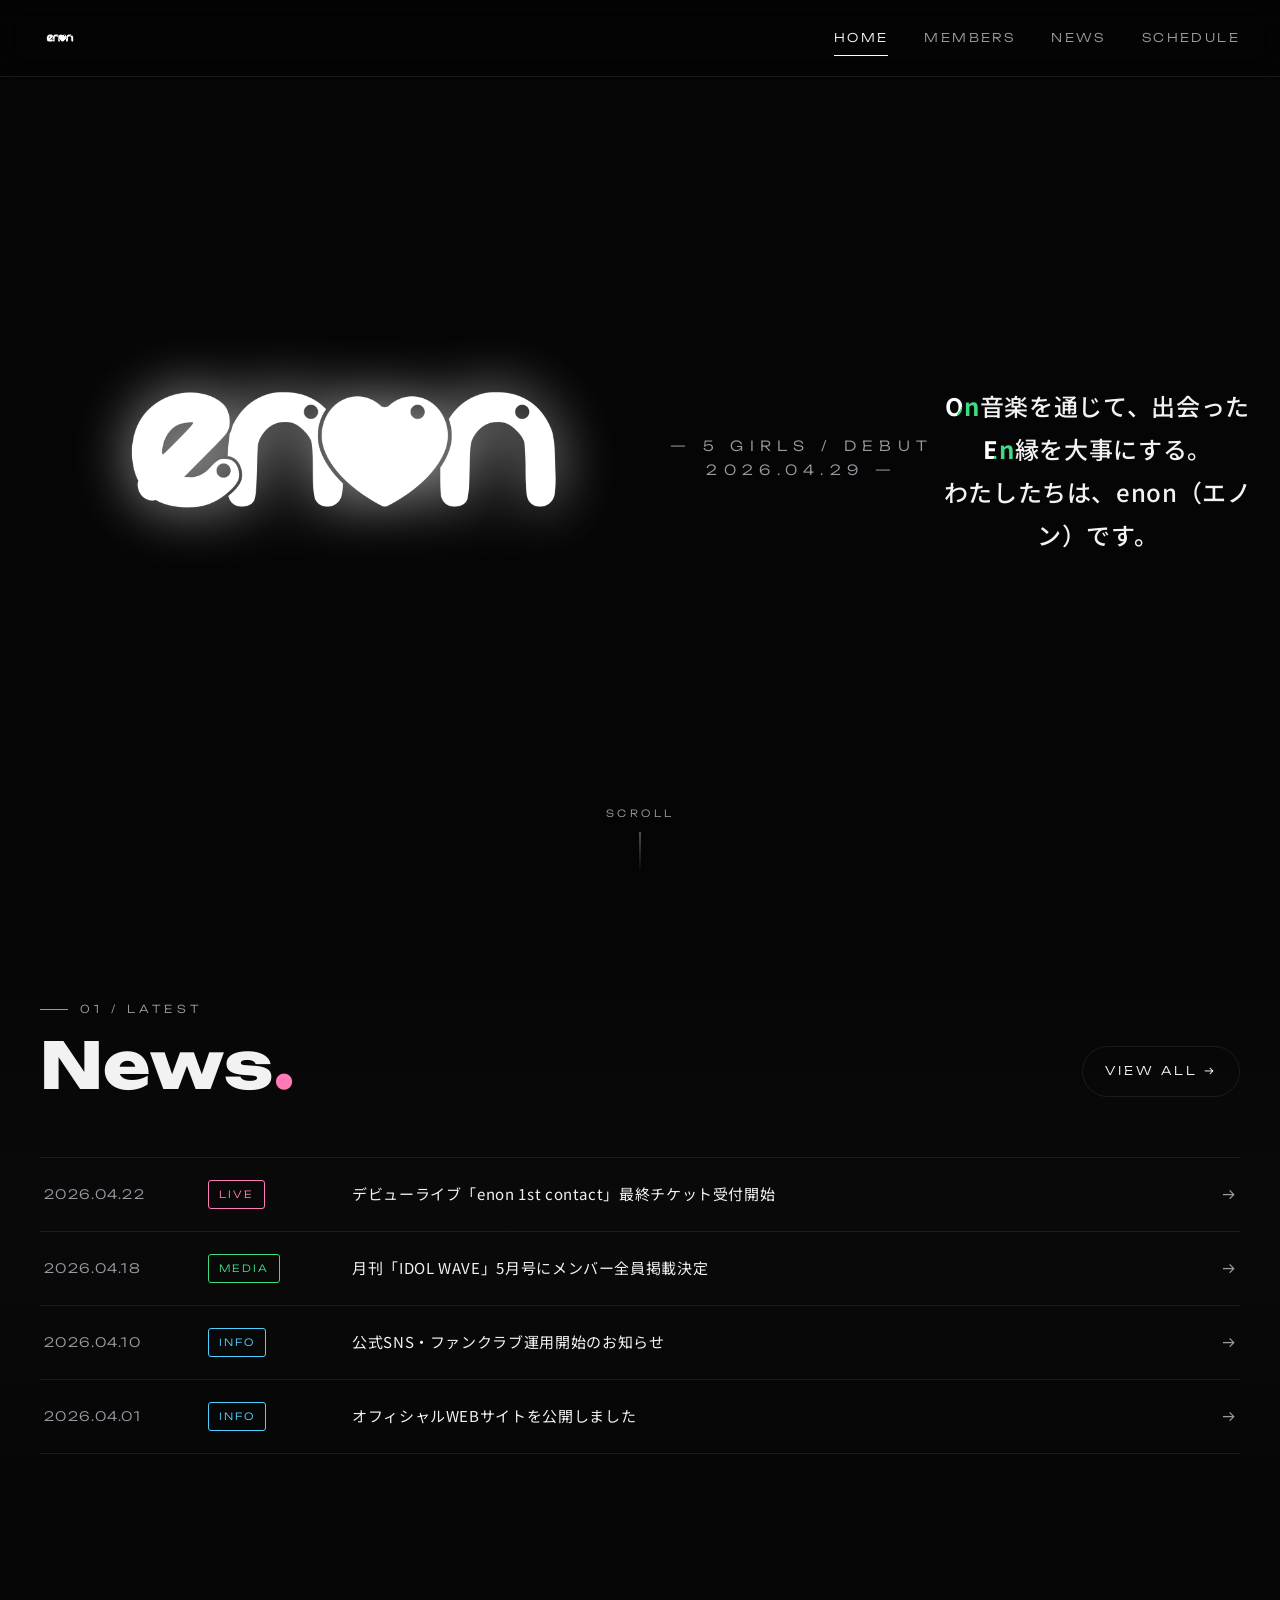
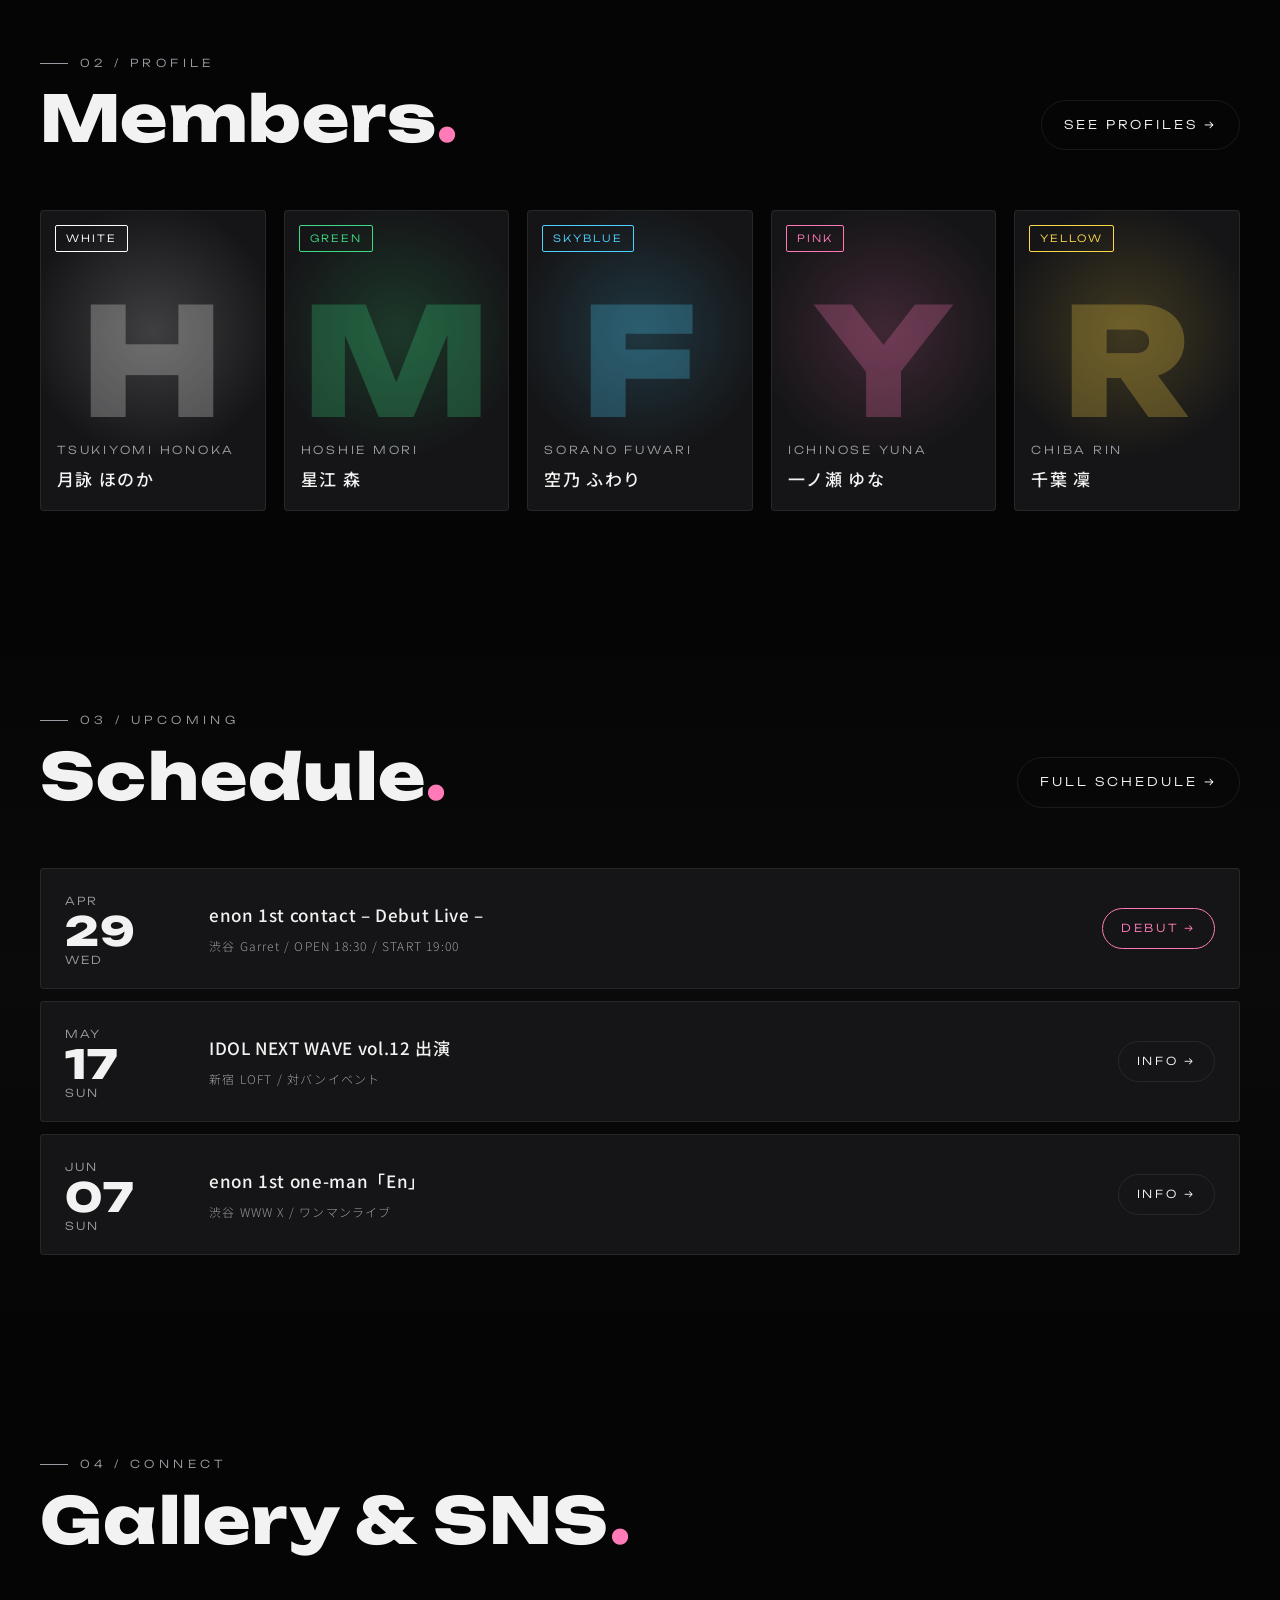
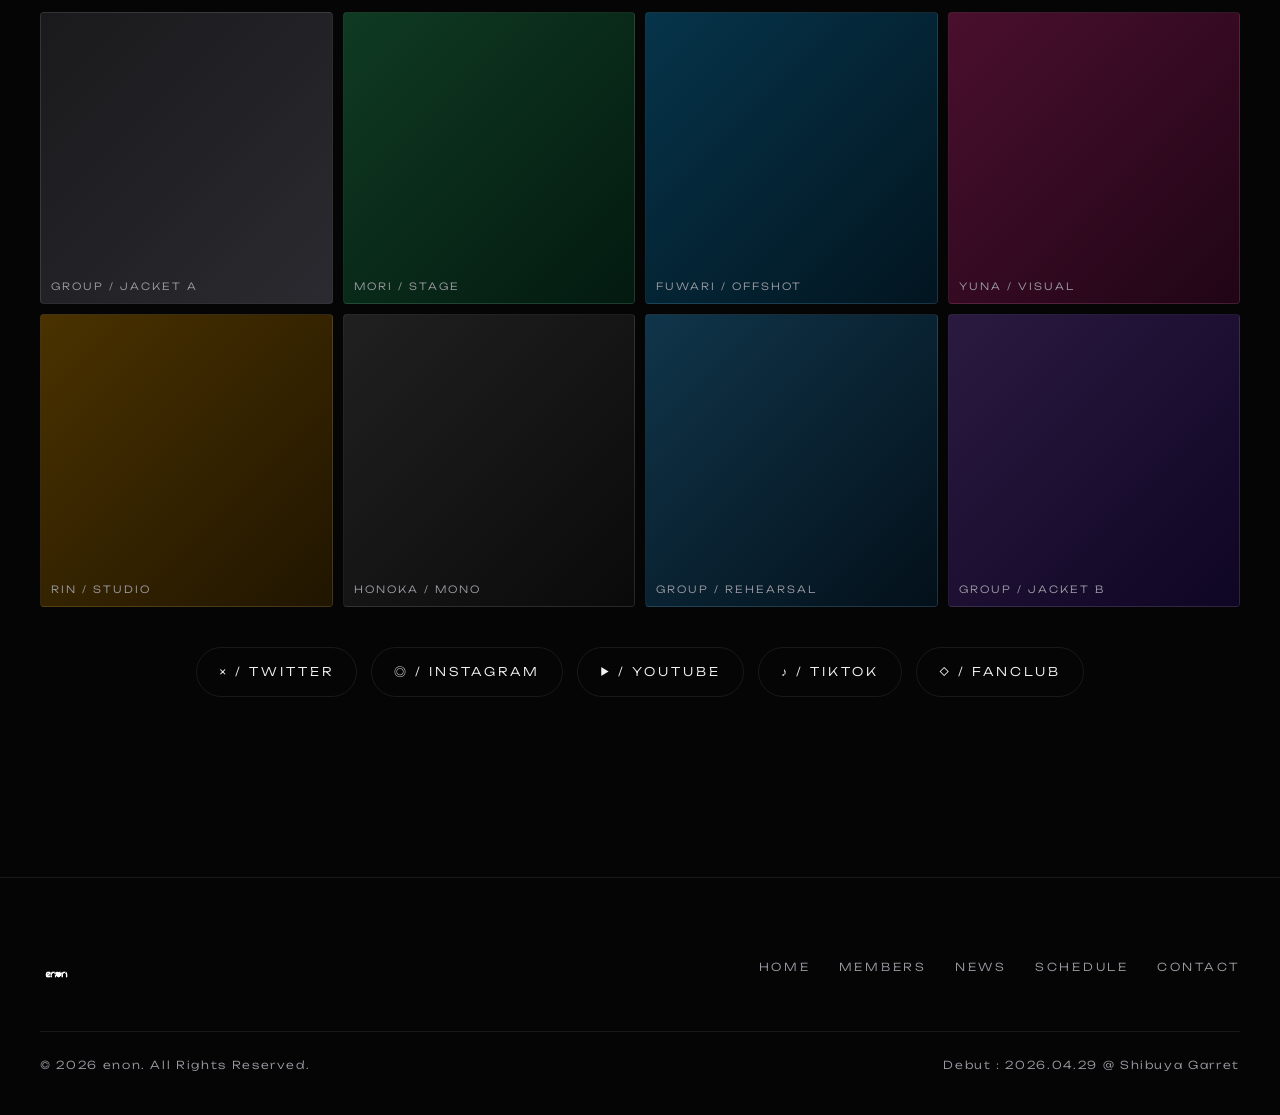
==== index.html @ 49f30d74 "Initial commit: enon official website - 4-page structure (Home, Members, News, Schedule) - Cool & st" ====
<!DOCTYPE html>
<html lang="ja">
<head>
<meta charset="UTF-8">
<meta name="viewport" content="width=device-width,initial-scale=1">
<title>enon | Official Website</title>
<meta name="description" content="5人組アイドルグループ enon（エノン）公式サイト。On音楽を通じて、出会ったEn縁を大事にする。">
<link rel="icon" type="image/svg+xml" href="images/logo.png">
<link rel="stylesheet" href="css/style.css">
</head>
<body>

<header class="site-header">
  <a class="logo" href="index.html">
    <img src="images/logo.png" alt="enon" width="2000" height="2000" decoding="async">
  </a>
  <nav class="site-nav" id="nav">
    <a href="index.html" class="active">Home</a>
    <a href="members.html">Members</a>
    <a href="news.html">News</a>
    <a href="schedule.html">Schedule</a>
  </nav>
  <button class="menu-toggle" aria-label="menu" onclick="document.getElementById('nav').classList.toggle('open')">☰</button>
</header>

<!-- HERO -->
<section class="hero">
  <img class="hero__logo" src="images/logo.png" alt="enon logo" width="2000" height="2000" fetchpriority="high" decoding="async">
  <p class="hero__tagline">— 5 girls / debut 2026.04.29 —</p>
  <p class="hero__concept">
    <span class="mark">On</span>音楽を通じて、出会った<span class="mark">En</span>縁を大事にする。<br>
    わたしたちは、enon（エノン）です。
  </p>
  <div class="hero__scroll">SCROLL</div>
</section>

<!-- NEWS -->
<section class="section section--alt">
  <div class="section__inner">
    <div class="section__head">
      <div>
        <div class="section__label">01 / Latest</div>
        <h2 class="section__title">News<span class="dot">.</span></h2>
      </div>
      <a class="section__link" href="news.html">View All →</a>
    </div>

    <div class="news-list">
      <a class="news-item" href="news.html">
        <span class="news-item__date">2026.04.22</span>
        <span class="news-item__tag live">Live</span>
        <span class="news-item__title">デビューライブ「enon 1st contact」最終チケット受付開始</span>
        <span class="news-item__arrow">→</span>
      </a>
      <a class="news-item" href="news.html">
        <span class="news-item__date">2026.04.18</span>
        <span class="news-item__tag media">Media</span>
        <span class="news-item__title">月刊「IDOL WAVE」5月号にメンバー全員掲載決定</span>
        <span class="news-item__arrow">→</span>
      </a>
      <a class="news-item" href="news.html">
        <span class="news-item__date">2026.04.10</span>
        <span class="news-item__tag info">Info</span>
        <span class="news-item__title">公式SNS・ファンクラブ運用開始のお知らせ</span>
        <span class="news-item__arrow">→</span>
      </a>
      <a class="news-item" href="news.html">
        <span class="news-item__date">2026.04.01</span>
        <span class="news-item__tag info">Info</span>
        <span class="news-item__title">オフィシャルWEBサイトを公開しました</span>
        <span class="news-item__arrow">→</span>
      </a>
    </div>
  </div>
</section>

<!-- MEMBERS -->
<section class="section">
  <div class="section__inner">
    <div class="section__head">
      <div>
        <div class="section__label">02 / Profile</div>
        <h2 class="section__title">Members<span class="dot">.</span></h2>
      </div>
      <a class="section__link" href="members.html">See Profiles →</a>
    </div>

    <div class="member-grid">
      <a class="member-card" href="members.html#honoka" style="--m-color:var(--c-honoka)">
        <div class="member-card__bg"></div>
        <div class="member-card__initial">H</div>
        <div class="member-card__color-tag">WHITE</div>
        <div class="member-card__info">
          <div class="member-card__name-en">Tsukiyomi Honoka</div>
          <div class="member-card__name-jp">月詠 ほのか</div>
        </div>
      </a>
      <a class="member-card" href="members.html#mori" style="--m-color:var(--c-mori)">
        <div class="member-card__bg"></div>
        <div class="member-card__initial">M</div>
        <div class="member-card__color-tag">GREEN</div>
        <div class="member-card__info">
          <div class="member-card__name-en">Hoshie Mori</div>
          <div class="member-card__name-jp">星江 森</div>
        </div>
      </a>
      <a class="member-card" href="members.html#fuwari" style="--m-color:var(--c-fuwari)">
        <div class="member-card__bg"></div>
        <div class="member-card__initial">F</div>
        <div class="member-card__color-tag">SKYBLUE</div>
        <div class="member-card__info">
          <div class="member-card__name-en">Sorano Fuwari</div>
          <div class="member-card__name-jp">空乃 ふわり</div>
        </div>
      </a>
      <a class="member-card" href="members.html#yuna" style="--m-color:var(--c-yuna)">
        <div class="member-card__bg"></div>
        <div class="member-card__initial">Y</div>
        <div class="member-card__color-tag">PINK</div>
        <div class="member-card__info">
          <div class="member-card__name-en">Ichinose Yuna</div>
          <div class="member-card__name-jp">一ノ瀬 ゆな</div>
        </div>
      </a>
      <a class="member-card" href="members.html#rin" style="--m-color:var(--c-rin)">
        <div class="member-card__bg"></div>
        <div class="member-card__initial">R</div>
        <div class="member-card__color-tag">YELLOW</div>
        <div class="member-card__info">
          <div class="member-card__name-en">Chiba Rin</div>
          <div class="member-card__name-jp">千葉 凜</div>
        </div>
      </a>
    </div>
  </div>
</section>

<!-- SCHEDULE preview -->
<section class="section section--alt">
  <div class="section__inner">
    <div class="section__head">
      <div>
        <div class="section__label">03 / Upcoming</div>
        <h2 class="section__title">Schedule<span class="dot">.</span></h2>
      </div>
      <a class="section__link" href="schedule.html">Full Schedule →</a>
    </div>

    <div class="schedule-list">
      <div class="schedule-row">
        <div class="schedule-row__date"><span class="m">APR</span><span class="d">29</span><span class="w">WED</span></div>
        <div>
          <div class="schedule-row__title">enon 1st contact – Debut Live –</div>
          <div class="schedule-row__meta">渋谷 Garret / OPEN 18:30 / START 19:00</div>
        </div>
        <a class="schedule-row__cta debut" href="schedule.html">Debut →</a>
      </div>
      <div class="schedule-row">
        <div class="schedule-row__date"><span class="m">MAY</span><span class="d">17</span><span class="w">SUN</span></div>
        <div>
          <div class="schedule-row__title">IDOL NEXT WAVE vol.12 出演</div>
          <div class="schedule-row__meta">新宿 LOFT / 対バンイベント</div>
        </div>
        <a class="schedule-row__cta" href="schedule.html">Info →</a>
      </div>
      <div class="schedule-row">
        <div class="schedule-row__date"><span class="m">JUN</span><span class="d">07</span><span class="w">SUN</span></div>
        <div>
          <div class="schedule-row__title">enon 1st one-man「En」</div>
          <div class="schedule-row__meta">渋谷 WWW X / ワンマンライブ</div>
        </div>
        <a class="schedule-row__cta" href="schedule.html">Info →</a>
      </div>
    </div>
  </div>
</section>

<!-- GALLERY / SNS -->
<section class="section">
  <div class="section__inner">
    <div class="section__head">
      <div>
        <div class="section__label">04 / Connect</div>
        <h2 class="section__title">Gallery &amp; SNS<span class="dot">.</span></h2>
      </div>
    </div>

    <div class="gallery-grid">
      <div class="gallery-cell gallery-cell--c1" data-label="GROUP / JACKET A"></div>
      <div class="gallery-cell gallery-cell--c2" data-label="MORI / STAGE"></div>
      <div class="gallery-cell gallery-cell--c3" data-label="FUWARI / OFFSHOT"></div>
      <div class="gallery-cell gallery-cell--c4" data-label="YUNA / VISUAL"></div>
      <div class="gallery-cell gallery-cell--c5" data-label="RIN / STUDIO"></div>
      <div class="gallery-cell gallery-cell--c6" data-label="HONOKA / MONO"></div>
      <div class="gallery-cell gallery-cell--c7" data-label="GROUP / REHEARSAL"></div>
      <div class="gallery-cell gallery-cell--c8" data-label="GROUP / JACKET B"></div>
    </div>

    <div class="sns-bar">
      <a class="sns-link" href="#">× / Twitter</a>
      <a class="sns-link" href="#">◎ / Instagram</a>
      <a class="sns-link" href="#">▶ / YouTube</a>
      <a class="sns-link" href="#">♪ / TikTok</a>
      <a class="sns-link" href="#">◇ / Fanclub</a>
    </div>
  </div>
</section>

<!-- FOOTER -->
<footer class="site-footer">
  <div class="site-footer__inner">
    <img class="site-footer__logo" src="images/logo.png" alt="enon" width="2000" height="2000" loading="lazy" decoding="async">
    <nav class="site-footer__links">
      <a href="index.html">Home</a>
      <a href="members.html">Members</a>
      <a href="news.html">News</a>
      <a href="schedule.html">Schedule</a>
      <a href="#">Contact</a>
    </nav>
  </div>
  <div class="site-footer__bottom">
    <span>© 2026 enon. All Rights Reserved.</span>
    <span>Debut : 2026.04.29 @ Shibuya Garret</span>
  </div>
</footer>

<script>
  // simple scroll reveal
  const io=new IntersectionObserver((entries)=>{
    entries.forEach(e=>{if(e.isIntersecting){e.target.classList.add('visible');io.unobserve(e.target)}});
  },{threshold:.15});
  document.querySelectorAll('.section__inner, .hero__concept, .member-card, .schedule-row, .news-item').forEach(el=>{
    el.classList.add('reveal');io.observe(el);
  });
</script>
</body>
</html>
---- css/style.css ----
/* =========================================================
   enon official site - cool & stylish
   ========================================================= */
@import url('https://fonts.googleapis.com/css2?family=Noto+Sans+JP:wght@300;400;500;700&family=Unbounded:wght@300;400;600;800&display=swap');

:root{
  --bg:#050505;
  --bg-soft:#0e0e10;
  --panel:#151517;
  --line:rgba(255,255,255,.08);
  --text:#f2f2f2;
  --text-dim:#9a9aa2;
  --accent:#ffffff;
  --accent-glow: rgba(255,255,255,.6);
  /* member colors */
  --c-honoka:#ffffff;
  --c-mori:#3ddc84;
  --c-fuwari:#4fd1ff;
  --c-yuna:#ff7ab6;
  --c-rin:#ffd84a;
}

*{box-sizing:border-box;margin:0;padding:0}
html,body{background:var(--bg);color:var(--text);}
body{
  font-family:'Noto Sans JP',sans-serif;
  font-weight:300;
  line-height:1.7;
  letter-spacing:.04em;
  overflow-x:hidden;
  -webkit-font-smoothing:antialiased;
}
a{color:inherit;text-decoration:none;transition:opacity .25s,color .25s}
a:hover{opacity:.7}
img,svg{display:block;max-width:100%}
h1,h2,h3,h4,.en{font-family:'Unbounded',sans-serif;font-weight:600;letter-spacing:.05em}

/* ---------- grain / vignette background ---------- */
body::before{
  content:"";
  position:fixed;inset:0;
  background:
    radial-gradient(circle at 20% 10%, rgba(122,91,255,.12), transparent 40%),
    radial-gradient(circle at 80% 90%, rgba(79,209,255,.1), transparent 45%),
    radial-gradient(circle at 50% 50%, rgba(255,122,182,.06), transparent 60%);
  pointer-events:none;z-index:-2;
}
body::after{
  content:"";
  position:fixed;inset:0;
  background-image:url("data:image/svg+xml;utf8,<svg xmlns='http://www.w3.org/2000/svg' width='160' height='160'><filter id='n'><feTurbulence type='fractalNoise' baseFrequency='0.9' numOctaves='2'/><feColorMatrix values='0 0 0 0 0 0 0 0 0 0 0 0 0 0 0 0 0 0 0.35 0'/></filter><rect width='100%' height='100%' filter='url(%23n)'/></svg>");
  opacity:.35;mix-blend-mode:overlay;pointer-events:none;z-index:-1;
}

/* ---------- HEADER ---------- */
.site-header{
  position:fixed;top:0;left:0;right:0;z-index:50;
  display:flex;align-items:center;justify-content:space-between;
  padding:18px 40px;
  backdrop-filter: blur(14px);
  background:rgba(5,5,5,.55);
  border-bottom:1px solid var(--line);
}
/* header logo — fluid between 26px(mobile) and 40px(desktop) */
.site-header .logo{
  display:flex;align-items:center;
  height:clamp(26px, 3.2vw, 40px);
}
.site-header .logo img,
.site-header .logo svg{
  height:100%;width:auto;
  object-fit:contain;
  image-rendering:-webkit-optimize-contrast;
}
.site-nav{display:flex;gap:36px}
.site-nav a{
  font-family:'Unbounded',sans-serif;
  font-size:12px;text-transform:uppercase;letter-spacing:.2em;
  position:relative;padding:6px 0;color:var(--text-dim);
}
.site-nav a.active,.site-nav a:hover{color:var(--text);opacity:1}
.site-nav a.active::after{
  content:"";position:absolute;left:0;right:0;bottom:-2px;height:1px;background:var(--accent);
}
.menu-toggle{display:none;background:none;border:0;color:var(--text);font-size:24px;cursor:pointer}

@media (max-width:820px){
  .site-header{padding:14px 18px}
  .menu-toggle{display:block}
  .site-nav{
    position:absolute;top:100%;left:0;right:0;
    flex-direction:column;gap:0;
    background:rgba(5,5,5,.96);
    border-bottom:1px solid var(--line);
    max-height:0;overflow:hidden;transition:max-height .35s ease;
  }
  .site-nav a{padding:18px 24px;border-top:1px solid var(--line)}
  .site-nav.open{max-height:500px}
}

/* ---------- HERO ---------- */
.hero{
  min-height:100vh;
  display:flex;align-items:center;justify-content:center;
  position:relative;text-align:center;padding:120px 24px 80px;
}
/* hero logo — fluid: takes up 78% of viewport on mobile, capped at 640px on desktop */
.hero__logo{
  display:block;margin:0 auto 40px;
  width:clamp(260px, 55vw, 640px);
  height:auto;
  max-width:88vw;
  filter:drop-shadow(0 0 30px var(--accent-glow));
}
@media (max-width:600px){
  .hero__logo{width:min(78vw, 420px);margin-bottom:28px}
}
@media (max-width:380px){
  .hero__logo{width:82vw}
}
.hero__tagline{
  font-family:'Unbounded',sans-serif;font-weight:300;
  font-size:clamp(12px,1.4vw,14px);letter-spacing:.45em;text-transform:uppercase;
  color:var(--text-dim);margin-bottom:24px;
}
.hero__concept{
  font-size:clamp(18px,2.2vw,24px);font-weight:500;line-height:1.8;
  max-width:720px;margin:0 auto;
}
.hero__concept .mark{
  display:inline-block;
  background:linear-gradient(120deg,#fff 0%,#fff 50%,#3ddc84 50%,#3ddc84 100%);
  -webkit-background-clip:text;background-clip:text;color:transparent;
  font-weight:700;
}
.hero__scroll{
  position:absolute;bottom:28px;left:50%;transform:translateX(-50%);
  font-family:'Unbounded',sans-serif;font-size:10px;letter-spacing:.35em;color:var(--text-dim);
  display:flex;flex-direction:column;align-items:center;gap:10px;
}
.hero__scroll::after{
  content:"";width:1px;height:40px;background:linear-gradient(to bottom,var(--text-dim),transparent);
  animation:scrolln 2.2s infinite;
}
@keyframes scrolln{0%{transform:scaleY(0);transform-origin:top}50%{transform:scaleY(1);transform-origin:top}51%{transform-origin:bottom}100%{transform:scaleY(0);transform-origin:bottom}}

/* ---------- SECTION ---------- */
.section{padding:100px 40px}
.section--alt{background:linear-gradient(180deg,transparent 0%,rgba(255,255,255,.02) 50%,transparent 100%)}
.section__inner{max-width:1200px;margin:0 auto}
.section__head{margin-bottom:60px;display:flex;align-items:flex-end;justify-content:space-between;gap:24px;flex-wrap:wrap}
.section__label{
  font-family:'Unbounded',sans-serif;font-size:11px;letter-spacing:.4em;text-transform:uppercase;color:var(--text-dim);
  display:flex;align-items:center;gap:12px;
}
.section__label::before{content:"";display:inline-block;width:28px;height:1px;background:var(--text-dim)}
.section__title{
  font-family:'Unbounded',sans-serif;font-size:clamp(36px,5vw,64px);font-weight:800;
  line-height:1;margin-top:14px;letter-spacing:.02em;
}
.section__title .dot{color:var(--c-yuna)}
.section__link{
  font-family:'Unbounded',sans-serif;font-size:12px;letter-spacing:.25em;text-transform:uppercase;
  border:1px solid var(--line);padding:14px 22px;border-radius:999px;transition:all .3s;
}
.section__link:hover{border-color:var(--text);background:var(--text);color:#000;opacity:1}

/* ---------- NEWS (top) ---------- */
.news-list{display:flex;flex-direction:column;border-top:1px solid var(--line)}
.news-item{
  display:grid;grid-template-columns:140px 120px 1fr auto;gap:24px;
  padding:22px 4px;border-bottom:1px solid var(--line);
  align-items:center;transition:background .3s;
}
.news-item:hover{background:rgba(255,255,255,.03)}
.news-item__date{font-family:'Unbounded',sans-serif;font-size:13px;color:var(--text-dim);letter-spacing:.1em}
.news-item__tag{
  font-family:'Unbounded',sans-serif;font-size:10px;letter-spacing:.2em;text-transform:uppercase;
  padding:5px 10px;border:1px solid var(--line);border-radius:3px;text-align:center;color:var(--text-dim);
  justify-self:start;
}
.news-item__tag.live{color:var(--c-yuna);border-color:var(--c-yuna)}
.news-item__tag.info{color:var(--c-fuwari);border-color:var(--c-fuwari)}
.news-item__tag.media{color:var(--c-mori);border-color:var(--c-mori)}
.news-item__tag.goods{color:var(--c-rin);border-color:var(--c-rin)}
.news-item__title{font-size:15px;font-weight:400}
.news-item__arrow{color:var(--text-dim);font-family:'Unbounded',sans-serif}

@media (max-width:720px){
  .news-item{grid-template-columns:1fr auto;row-gap:8px}
  .news-item__date{grid-column:1}
  .news-item__tag{grid-column:2;grid-row:1}
  .news-item__title{grid-column:1 / -1}
  .news-item__arrow{display:none}
}

/* ---------- MEMBERS grid (top) ---------- */
.member-grid{display:grid;grid-template-columns:repeat(5,1fr);gap:18px}
@media (max-width:1000px){.member-grid{grid-template-columns:repeat(3,1fr)}}
@media (max-width:600px){.member-grid{grid-template-columns:repeat(2,1fr)}}
.member-card{
  position:relative;overflow:hidden;
  aspect-ratio:3/4;
  border:1px solid var(--line);border-radius:4px;
  background:var(--panel);
  transition:transform .5s cubic-bezier(.2,.8,.2,1), border-color .3s;
}
.member-card:hover{transform:translateY(-6px);border-color:var(--m-color,#fff)}
.member-card__bg{
  position:absolute;inset:0;
  background:radial-gradient(circle at 50% 40%, var(--m-color,#fff) 0%, transparent 60%);
  opacity:.18;transition:opacity .4s;
}
.member-card:hover .member-card__bg{opacity:.32}
.member-card__initial{
  position:absolute;inset:0;display:flex;align-items:center;justify-content:center;
  font-family:'Unbounded',sans-serif;font-size:150px;font-weight:800;
  color:var(--m-color,#fff);opacity:.25;line-height:1;
}
.member-card__info{
  position:absolute;left:16px;right:16px;bottom:16px;z-index:2;
}
.member-card__name-en{font-family:'Unbounded',sans-serif;font-size:11px;letter-spacing:.25em;color:var(--text-dim);text-transform:uppercase;margin-bottom:6px}
.member-card__name-jp{font-size:17px;font-weight:500;letter-spacing:.08em}
.member-card__color-tag{
  position:absolute;top:14px;left:14px;z-index:2;
  font-family:'Unbounded',sans-serif;font-size:10px;letter-spacing:.2em;
  padding:4px 10px;border:1px solid var(--m-color,#fff);color:var(--m-color,#fff);border-radius:2px;
}

/* ---------- members detail page ---------- */
.members-stack{display:flex;flex-direction:column;gap:120px}
.member-detail{
  display:grid;grid-template-columns:1fr 1fr;gap:60px;align-items:center;
}
.member-detail:nth-child(even){grid-template-columns:1fr 1fr}
.member-detail:nth-child(even) .member-detail__visual{order:2}
@media (max-width:860px){
  .member-detail,.member-detail:nth-child(even){grid-template-columns:1fr;gap:30px}
  .member-detail:nth-child(even) .member-detail__visual{order:0}
}
.member-detail__visual{
  aspect-ratio:4/5;border:1px solid var(--line);border-radius:4px;
  position:relative;overflow:hidden;background:var(--panel);
}
.member-detail__visual::before{
  content:"";position:absolute;inset:0;
  background:radial-gradient(circle at 50% 40%, var(--m-color,#fff) 0%, transparent 55%);
  opacity:.22;
}
.member-detail__visual .initial{
  position:absolute;inset:0;display:flex;align-items:center;justify-content:center;
  font-family:'Unbounded',sans-serif;font-size:clamp(160px,22vw,280px);font-weight:800;
  color:var(--m-color,#fff);opacity:.3;line-height:1;
}
.member-detail__no{
  position:absolute;top:20px;left:20px;
  font-family:'Unbounded',sans-serif;font-size:12px;letter-spacing:.25em;color:var(--text-dim);
}
.member-detail__body .en-name{
  font-family:'Unbounded',sans-serif;font-size:12px;letter-spacing:.3em;text-transform:uppercase;color:var(--m-color,#fff);margin-bottom:12px;
}
.member-detail__body .jp-name{
  font-family:'Unbounded',sans-serif;font-size:clamp(36px,4.5vw,56px);font-weight:800;line-height:1.05;margin-bottom:4px;
}
.member-detail__body .jp-name span{font-family:'Noto Sans JP',sans-serif;font-weight:500}
.member-detail__body .read{font-size:13px;color:var(--text-dim);margin-bottom:24px;letter-spacing:.1em}
.member-detail__body .catch{
  font-size:17px;line-height:1.9;font-weight:400;margin:24px 0;
  padding-left:16px;border-left:2px solid var(--m-color,#fff);
}
.member-detail__body dl{
  display:grid;grid-template-columns:100px 1fr;gap:10px 20px;font-size:13px;
  border-top:1px solid var(--line);padding-top:20px;
}
.member-detail__body dt{color:var(--text-dim);font-family:'Unbounded',sans-serif;font-size:11px;letter-spacing:.2em;text-transform:uppercase}
.member-detail__body dd{color:var(--text)}

/* ---------- SCHEDULE ---------- */
.schedule-list{display:flex;flex-direction:column;gap:12px}
.schedule-row{
  display:grid;grid-template-columns:120px 1fr auto;gap:24px;align-items:center;
  padding:22px 24px;border:1px solid var(--line);border-radius:4px;background:var(--panel);
  transition:border-color .3s,transform .3s;
}
.schedule-row:hover{border-color:var(--text);transform:translateX(4px)}
.schedule-row__date{
  font-family:'Unbounded',sans-serif;line-height:1;
}
.schedule-row__date .m{font-size:11px;letter-spacing:.2em;color:var(--text-dim)}
.schedule-row__date .d{font-size:40px;font-weight:800;display:block;margin-top:4px}
.schedule-row__date .w{font-size:11px;letter-spacing:.2em;color:var(--text-dim);margin-top:4px;display:block}
.schedule-row__title{font-size:17px;font-weight:500}
.schedule-row__meta{font-size:12px;color:var(--text-dim);margin-top:6px;letter-spacing:.1em}
.schedule-row__cta{
  font-family:'Unbounded',sans-serif;font-size:11px;letter-spacing:.25em;text-transform:uppercase;
  padding:10px 18px;border:1px solid var(--line);border-radius:999px;white-space:nowrap;
}
.schedule-row__cta.debut{border-color:var(--c-yuna);color:var(--c-yuna)}
@media (max-width:720px){
  .schedule-row{grid-template-columns:80px 1fr;row-gap:14px}
  .schedule-row__cta{grid-column:1 / -1;text-align:center}
  .schedule-row__date .d{font-size:30px}
}

/* ---------- GALLERY / SNS ---------- */
.sns-bar{
  display:flex;flex-wrap:wrap;justify-content:center;gap:14px;
  padding:40px 24px;
}
.sns-link{
  display:inline-flex;align-items:center;gap:10px;
  padding:14px 22px;border:1px solid var(--line);border-radius:999px;
  font-family:'Unbounded',sans-serif;font-size:12px;letter-spacing:.25em;text-transform:uppercase;
  transition:all .3s;
}
.sns-link:hover{border-color:var(--text);background:var(--text);color:#000;opacity:1}

.gallery-grid{display:grid;grid-template-columns:repeat(4,1fr);gap:10px}
@media (max-width:800px){.gallery-grid{grid-template-columns:repeat(2,1fr)}}
.gallery-cell{
  aspect-ratio:1/1;border-radius:4px;position:relative;overflow:hidden;
  background:var(--panel);border:1px solid var(--line);
}
.gallery-cell::after{
  content:attr(data-label);
  position:absolute;left:10px;bottom:8px;
  font-family:'Unbounded',sans-serif;font-size:10px;letter-spacing:.2em;color:var(--text-dim);
}
.gallery-cell--c1{background:linear-gradient(135deg,#1a1a1c, #2a2a30)}
.gallery-cell--c2{background:linear-gradient(135deg,#0f3a22, #031a10)}
.gallery-cell--c3{background:linear-gradient(135deg,#06344a, #021520)}
.gallery-cell--c4{background:linear-gradient(135deg,#4a0f2d, #200516)}
.gallery-cell--c5{background:linear-gradient(135deg,#4a3200, #201500)}
.gallery-cell--c6{background:linear-gradient(135deg,#202020, #0a0a0a)}
.gallery-cell--c7{background:linear-gradient(135deg,#10354a, #03101a)}
.gallery-cell--c8{background:linear-gradient(135deg,#2a1a40, #0f0524)}

/* ---------- FOOTER ---------- */
.site-footer{
  padding:80px 40px 40px;border-top:1px solid var(--line);
  margin-top:40px;
}
.site-footer__inner{max-width:1200px;margin:0 auto;display:flex;flex-wrap:wrap;gap:40px;justify-content:space-between;align-items:flex-start}
/* footer logo — fluid between 24px(mobile) and 36px(desktop) */
.site-footer__logo{
  height:clamp(24px, 2.6vw, 36px);
  width:auto;object-fit:contain;
}
.site-footer__links{display:flex;flex-wrap:wrap;gap:28px}
.site-footer__links a{
  font-family:'Unbounded',sans-serif;font-size:11px;letter-spacing:.25em;text-transform:uppercase;color:var(--text-dim);
}
.site-footer__bottom{
  max-width:1200px;margin:40px auto 0;padding-top:24px;border-top:1px solid var(--line);
  display:flex;justify-content:space-between;font-size:11px;color:var(--text-dim);letter-spacing:.15em;
  font-family:'Unbounded',sans-serif;
}
@media (max-width:600px){
  .site-footer__bottom{flex-direction:column;gap:8px}
}

/* ---------- pagehead (sub pages) ---------- */
.pagehead{
  padding:180px 40px 60px;
  border-bottom:1px solid var(--line);
  position:relative;
}
.pagehead__inner{max-width:1200px;margin:0 auto}
.pagehead__kicker{
  font-family:'Unbounded',sans-serif;font-size:11px;letter-spacing:.4em;text-transform:uppercase;color:var(--text-dim);
}
.pagehead__title{
  font-family:'Unbounded',sans-serif;font-size:clamp(48px,7vw,96px);font-weight:800;line-height:1;margin-top:12px;
}
.pagehead__title .dot{color:var(--c-yuna)}
.pagehead__sub{margin-top:14px;color:var(--text-dim);font-size:14px;letter-spacing:.1em}

/* filters */
.filter-row{display:flex;gap:10px;flex-wrap:wrap;margin-bottom:24px}
.filter-chip{
  font-family:'Unbounded',sans-serif;font-size:11px;letter-spacing:.2em;text-transform:uppercase;
  padding:8px 14px;border:1px solid var(--line);border-radius:999px;color:var(--text-dim);cursor:pointer;
  background:transparent;transition:all .25s;
}
.filter-chip.active,.filter-chip:hover{border-color:var(--text);color:var(--text)}

/* reveal */
.reveal{opacity:0;transform:translateY(20px);transition:opacity .8s ease, transform .8s ease}
.reveal.visible{opacity:1;transform:none}
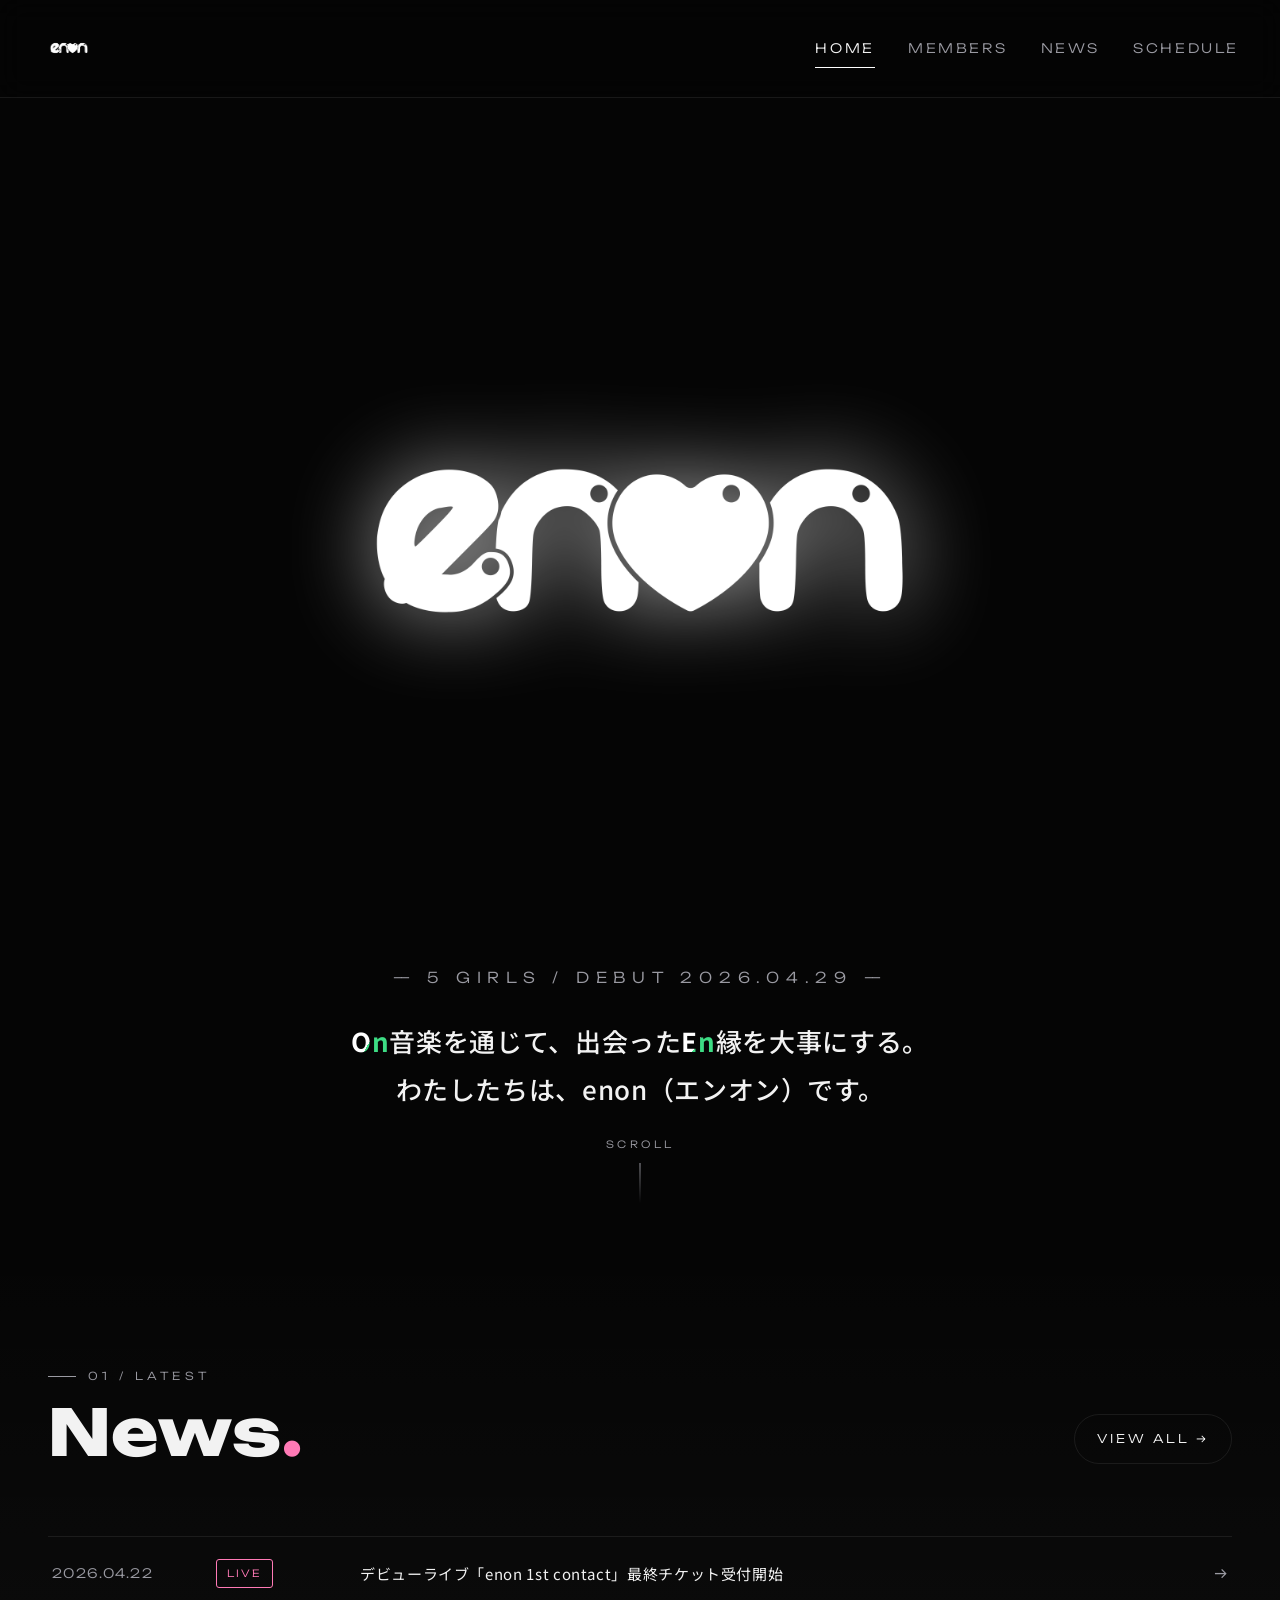
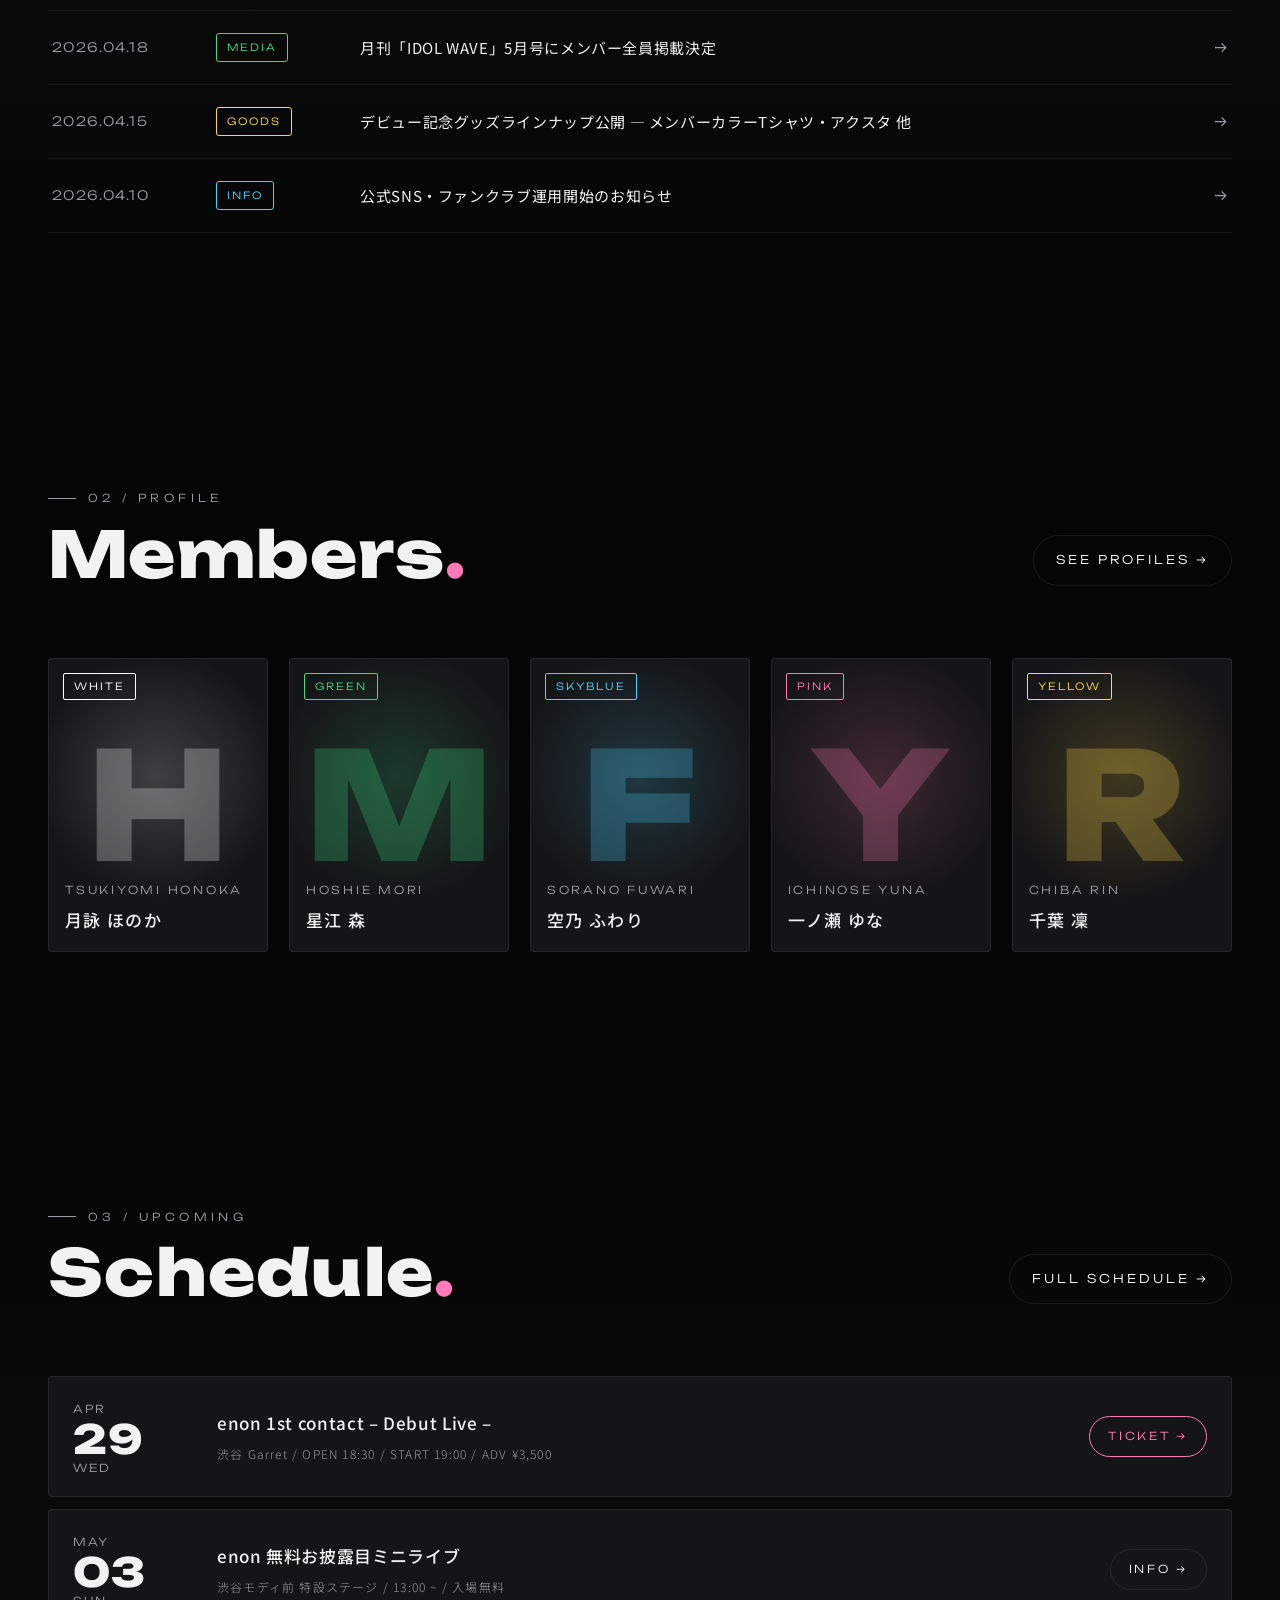
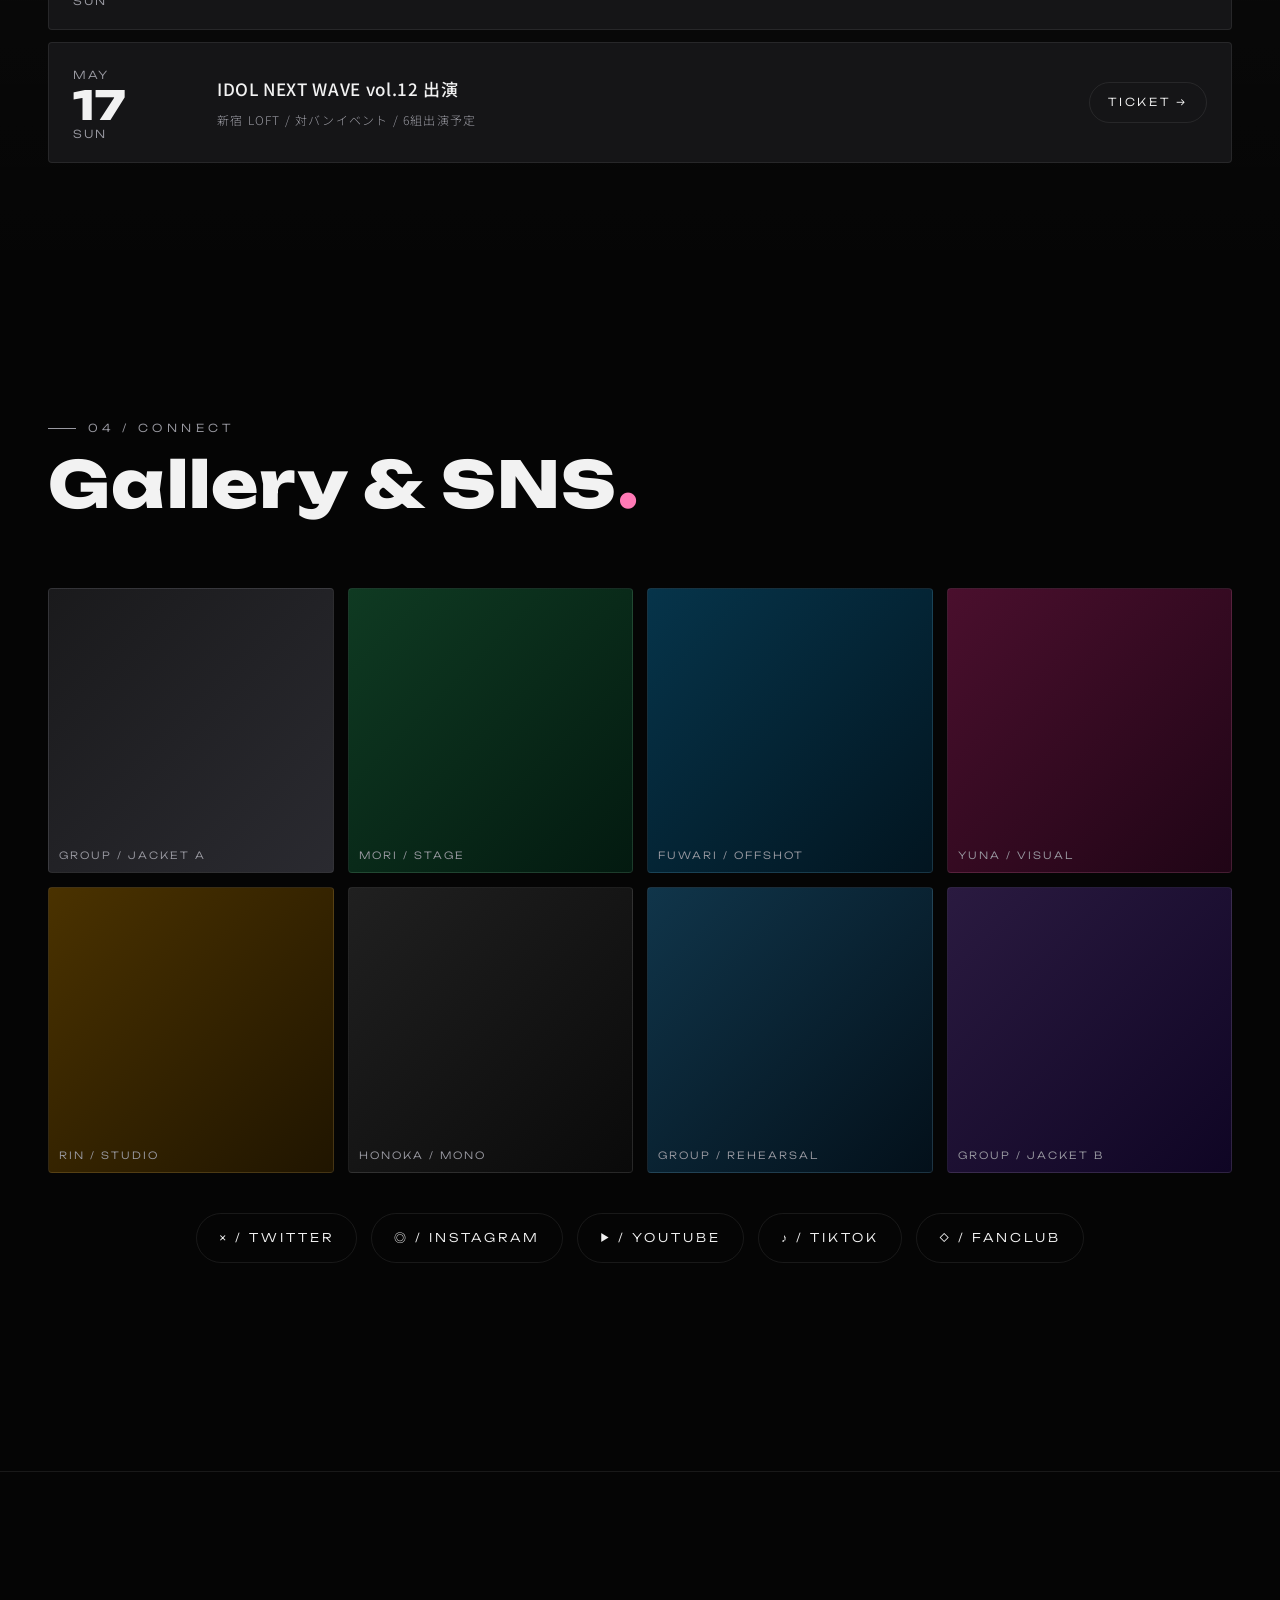
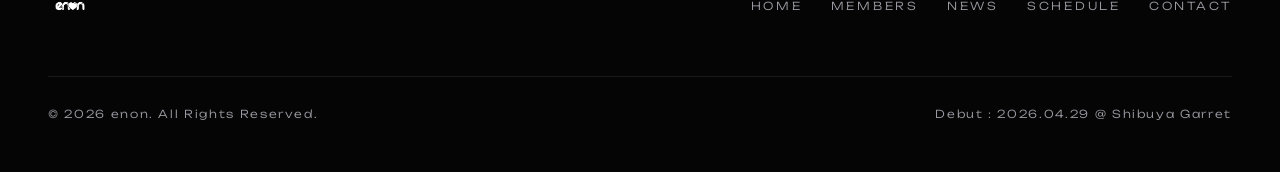
==== commit 05fd3e02: "Add admin CMS, scroll-to-top button, fix reading" ====
--- a/index.html
+++ b/index.html
@@ -4,7 +4,7 @@
 <meta charset="UTF-8">
 <meta name="viewport" content="width=device-width,initial-scale=1">
 <title>enon | Official Website</title>
-<meta name="description" content="5人組アイドルグループ enon（エノン）公式サイト。On音楽を通じて、出会ったEn縁を大事にする。">
+<meta name="description" content="5人組アイドルグループ enon（エンオン）公式サイト。On音楽を通じて、出会ったEn縁を大事にする。">
 <link rel="icon" type="image/svg+xml" href="images/logo.png">
 <link rel="stylesheet" href="css/style.css">
 </head>
@@ -20,16 +20,16 @@
     <a href="news.html">News</a>
     <a href="schedule.html">Schedule</a>
   </nav>
-  <button class="menu-toggle" aria-label="menu" onclick="document.getElementById('nav').classList.toggle('open')">☰</button>
+  <button class="menu-toggle" aria-label="menu">☰</button>
 </header>
 
 <!-- HERO -->
 <section class="hero">
   <img class="hero__logo" src="images/logo.png" alt="enon logo" width="2000" height="2000" fetchpriority="high" decoding="async">
-  <p class="hero__tagline">— 5 girls / debut 2026.04.29 —</p>
-  <p class="hero__concept">
+  <p class="hero__tagline" data-slot="tagline">— 5 girls / debut 2026.04.29 —</p>
+  <p class="hero__concept" data-slot="concept">
     <span class="mark">On</span>音楽を通じて、出会った<span class="mark">En</span>縁を大事にする。<br>
-    わたしたちは、enon（エノン）です。
+    わたしたちは、enon（エンオン）です。
   </p>
   <div class="hero__scroll">SCROLL</div>
 </section>
@@ -44,33 +44,7 @@
       </div>
       <a class="section__link" href="news.html">View All →</a>
     </div>
-
-    <div class="news-list">
-      <a class="news-item" href="news.html">
-        <span class="news-item__date">2026.04.22</span>
-        <span class="news-item__tag live">Live</span>
-        <span class="news-item__title">デビューライブ「enon 1st contact」最終チケット受付開始</span>
-        <span class="news-item__arrow">→</span>
-      </a>
-      <a class="news-item" href="news.html">
-        <span class="news-item__date">2026.04.18</span>
-        <span class="news-item__tag media">Media</span>
-        <span class="news-item__title">月刊「IDOL WAVE」5月号にメンバー全員掲載決定</span>
-        <span class="news-item__arrow">→</span>
-      </a>
-      <a class="news-item" href="news.html">
-        <span class="news-item__date">2026.04.10</span>
-        <span class="news-item__tag info">Info</span>
-        <span class="news-item__title">公式SNS・ファンクラブ運用開始のお知らせ</span>
-        <span class="news-item__arrow">→</span>
-      </a>
-      <a class="news-item" href="news.html">
-        <span class="news-item__date">2026.04.01</span>
-        <span class="news-item__tag info">Info</span>
-        <span class="news-item__title">オフィシャルWEBサイトを公開しました</span>
-        <span class="news-item__arrow">→</span>
-      </a>
-    </div>
+    <div class="news-list" data-slot="newsTop"></div>
   </div>
 </section>
 
@@ -84,54 +58,7 @@
       </div>
       <a class="section__link" href="members.html">See Profiles →</a>
     </div>
-
-    <div class="member-grid">
-      <a class="member-card" href="members.html#honoka" style="--m-color:var(--c-honoka)">
-        <div class="member-card__bg"></div>
-        <div class="member-card__initial">H</div>
-        <div class="member-card__color-tag">WHITE</div>
-        <div class="member-card__info">
-          <div class="member-card__name-en">Tsukiyomi Honoka</div>
-          <div class="member-card__name-jp">月詠 ほのか</div>
-        </div>
-      </a>
-      <a class="member-card" href="members.html#mori" style="--m-color:var(--c-mori)">
-        <div class="member-card__bg"></div>
-        <div class="member-card__initial">M</div>
-        <div class="member-card__color-tag">GREEN</div>
-        <div class="member-card__info">
-          <div class="member-card__name-en">Hoshie Mori</div>
-          <div class="member-card__name-jp">星江 森</div>
-        </div>
-      </a>
-      <a class="member-card" href="members.html#fuwari" style="--m-color:var(--c-fuwari)">
-        <div class="member-card__bg"></div>
-        <div class="member-card__initial">F</div>
-        <div class="member-card__color-tag">SKYBLUE</div>
-        <div class="member-card__info">
-          <div class="member-card__name-en">Sorano Fuwari</div>
-          <div class="member-card__name-jp">空乃 ふわり</div>
-        </div>
-      </a>
-      <a class="member-card" href="members.html#yuna" style="--m-color:var(--c-yuna)">
-        <div class="member-card__bg"></div>
-        <div class="member-card__initial">Y</div>
-        <div class="member-card__color-tag">PINK</div>
-        <div class="member-card__info">
-          <div class="member-card__name-en">Ichinose Yuna</div>
-          <div class="member-card__name-jp">一ノ瀬 ゆな</div>
-        </div>
-      </a>
-      <a class="member-card" href="members.html#rin" style="--m-color:var(--c-rin)">
-        <div class="member-card__bg"></div>
-        <div class="member-card__initial">R</div>
-        <div class="member-card__color-tag">YELLOW</div>
-        <div class="member-card__info">
-          <div class="member-card__name-en">Chiba Rin</div>
-          <div class="member-card__name-jp">千葉 凜</div>
-        </div>
-      </a>
-    </div>
+    <div class="member-grid" data-slot="memberGrid"></div>
   </div>
 </section>
 
@@ -145,33 +72,7 @@
       </div>
       <a class="section__link" href="schedule.html">Full Schedule →</a>
     </div>
-
-    <div class="schedule-list">
-      <div class="schedule-row">
-        <div class="schedule-row__date"><span class="m">APR</span><span class="d">29</span><span class="w">WED</span></div>
-        <div>
-          <div class="schedule-row__title">enon 1st contact – Debut Live –</div>
-          <div class="schedule-row__meta">渋谷 Garret / OPEN 18:30 / START 19:00</div>
-        </div>
-        <a class="schedule-row__cta debut" href="schedule.html">Debut →</a>
-      </div>
-      <div class="schedule-row">
-        <div class="schedule-row__date"><span class="m">MAY</span><span class="d">17</span><span class="w">SUN</span></div>
-        <div>
-          <div class="schedule-row__title">IDOL NEXT WAVE vol.12 出演</div>
-          <div class="schedule-row__meta">新宿 LOFT / 対バンイベント</div>
-        </div>
-        <a class="schedule-row__cta" href="schedule.html">Info →</a>
-      </div>
-      <div class="schedule-row">
-        <div class="schedule-row__date"><span class="m">JUN</span><span class="d">07</span><span class="w">SUN</span></div>
-        <div>
-          <div class="schedule-row__title">enon 1st one-man「En」</div>
-          <div class="schedule-row__meta">渋谷 WWW X / ワンマンライブ</div>
-        </div>
-        <a class="schedule-row__cta" href="schedule.html">Info →</a>
-      </div>
-    </div>
+    <div class="schedule-list" data-slot="scheduleTop"></div>
   </div>
 </section>
 
@@ -184,25 +85,8 @@
         <h2 class="section__title">Gallery &amp; SNS<span class="dot">.</span></h2>
       </div>
     </div>
-
-    <div class="gallery-grid">
-      <div class="gallery-cell gallery-cell--c1" data-label="GROUP / JACKET A"></div>
-      <div class="gallery-cell gallery-cell--c2" data-label="MORI / STAGE"></div>
-      <div class="gallery-cell gallery-cell--c3" data-label="FUWARI / OFFSHOT"></div>
-      <div class="gallery-cell gallery-cell--c4" data-label="YUNA / VISUAL"></div>
-      <div class="gallery-cell gallery-cell--c5" data-label="RIN / STUDIO"></div>
-      <div class="gallery-cell gallery-cell--c6" data-label="HONOKA / MONO"></div>
-      <div class="gallery-cell gallery-cell--c7" data-label="GROUP / REHEARSAL"></div>
-      <div class="gallery-cell gallery-cell--c8" data-label="GROUP / JACKET B"></div>
-    </div>
-
-    <div class="sns-bar">
-      <a class="sns-link" href="#">× / Twitter</a>
-      <a class="sns-link" href="#">◎ / Instagram</a>
-      <a class="sns-link" href="#">▶ / YouTube</a>
-      <a class="sns-link" href="#">♪ / TikTok</a>
-      <a class="sns-link" href="#">◇ / Fanclub</a>
-    </div>
+    <div class="gallery-grid" data-slot="gallery"></div>
+    <div class="sns-bar" data-slot="sns"></div>
   </div>
 </section>
 
@@ -219,19 +103,11 @@
     </nav>
   </div>
   <div class="site-footer__bottom">
-    <span>© 2026 enon. All Rights Reserved.</span>
-    <span>Debut : 2026.04.29 @ Shibuya Garret</span>
+    <span data-slot="copyright">© 2026 enon. All Rights Reserved.</span>
+    <span data-slot="debutLine">Debut : 2026.04.29 @ Shibuya Garret</span>
   </div>
 </footer>
 
-<script>
-  // simple scroll reveal
-  const io=new IntersectionObserver((entries)=>{
-    entries.forEach(e=>{if(e.isIntersecting){e.target.classList.add('visible');io.unobserve(e.target)}});
-  },{threshold:.15});
-  document.querySelectorAll('.section__inner, .hero__concept, .member-card, .schedule-row, .news-item').forEach(el=>{
-    el.classList.add('reveal');io.observe(el);
-  });
-</script>
+<script src="js/site.js"></script>
 </body>
 </html>
--- a/css/style.css
+++ b/css/style.css
@@ -56,15 +56,15 @@
 .site-header{
   position:fixed;top:0;left:0;right:0;z-index:50;
   display:flex;align-items:center;justify-content:space-between;
-  padding:18px 40px;
+  padding:clamp(14px, 1.6vw, 22px) clamp(20px, 3.2vw, 48px);
   backdrop-filter: blur(14px);
   background:rgba(5,5,5,.55);
   border-bottom:1px solid var(--line);
 }
-/* header logo — fluid between 26px(mobile) and 40px(desktop) */
+/* header logo — fluid between 36px(mobile) and 56px(desktop) */
 .site-header .logo{
   display:flex;align-items:center;
-  height:clamp(26px, 3.2vw, 40px);
+  height:clamp(36px, 4.4vw, 56px);
 }
 .site-header .logo img,
 .site-header .logo svg{
@@ -72,10 +72,10 @@
   object-fit:contain;
   image-rendering:-webkit-optimize-contrast;
 }
-.site-nav{display:flex;gap:36px}
+.site-nav{display:flex;gap:clamp(20px, 2.6vw, 40px)}
 .site-nav a{
   font-family:'Unbounded',sans-serif;
-  font-size:12px;text-transform:uppercase;letter-spacing:.2em;
+  font-size:13px;text-transform:uppercase;letter-spacing:.2em;
   position:relative;padding:6px 0;color:var(--text-dim);
 }
 .site-nav a.active,.site-nav a:hover{color:var(--text);opacity:1}
@@ -101,31 +101,33 @@
 /* ---------- HERO ---------- */
 .hero{
   min-height:100vh;
-  display:flex;align-items:center;justify-content:center;
-  position:relative;text-align:center;padding:120px 24px 80px;
-}
-/* hero logo — fluid: takes up 78% of viewport on mobile, capped at 640px on desktop */
+  display:flex;flex-direction:column;align-items:center;justify-content:center;
+  position:relative;text-align:center;
+  padding:clamp(140px, 16vh, 200px) clamp(20px, 4vw, 48px) clamp(100px, 14vh, 140px);
+  gap:clamp(20px, 3vh, 36px);
+}
+/* hero logo — fluid: 360px mobile floor, up to 880px on large desktop */
 .hero__logo{
-  display:block;margin:0 auto 40px;
-  width:clamp(260px, 55vw, 640px);
+  display:block;margin:0 auto;
+  width:clamp(360px, 62vw, 880px);
   height:auto;
-  max-width:88vw;
-  filter:drop-shadow(0 0 30px var(--accent-glow));
-}
-@media (max-width:600px){
-  .hero__logo{width:min(78vw, 420px);margin-bottom:28px}
-}
-@media (max-width:380px){
-  .hero__logo{width:82vw}
+  max-width:90vw;
+  filter:drop-shadow(0 0 44px var(--accent-glow));
+}
+@media (max-width:820px){
+  .hero__logo{width:min(84vw, 620px)}
+}
+@media (max-width:480px){
+  .hero__logo{width:90vw}
 }
 .hero__tagline{
   font-family:'Unbounded',sans-serif;font-weight:300;
-  font-size:clamp(12px,1.4vw,14px);letter-spacing:.45em;text-transform:uppercase;
-  color:var(--text-dim);margin-bottom:24px;
+  font-size:clamp(12px,1.4vw,15px);letter-spacing:.45em;text-transform:uppercase;
+  color:var(--text-dim);margin:0;
 }
 .hero__concept{
-  font-size:clamp(18px,2.2vw,24px);font-weight:500;line-height:1.8;
-  max-width:720px;margin:0 auto;
+  font-size:clamp(18px,2.2vw,26px);font-weight:500;line-height:1.85;
+  max-width:780px;margin:0 auto;
 }
 .hero__concept .mark{
   display:inline-block;
@@ -134,7 +136,7 @@
   font-weight:700;
 }
 .hero__scroll{
-  position:absolute;bottom:28px;left:50%;transform:translateX(-50%);
+  position:absolute;bottom:36px;left:50%;transform:translateX(-50%);
   font-family:'Unbounded',sans-serif;font-size:10px;letter-spacing:.35em;color:var(--text-dim);
   display:flex;flex-direction:column;align-items:center;gap:10px;
 }
@@ -145,10 +147,10 @@
 @keyframes scrolln{0%{transform:scaleY(0);transform-origin:top}50%{transform:scaleY(1);transform-origin:top}51%{transform-origin:bottom}100%{transform:scaleY(0);transform-origin:bottom}}
 
 /* ---------- SECTION ---------- */
-.section{padding:100px 40px}
+.section{padding:clamp(72px, 10vw, 128px) clamp(20px, 4vw, 48px)}
 .section--alt{background:linear-gradient(180deg,transparent 0%,rgba(255,255,255,.02) 50%,transparent 100%)}
-.section__inner{max-width:1200px;margin:0 auto}
-.section__head{margin-bottom:60px;display:flex;align-items:flex-end;justify-content:space-between;gap:24px;flex-wrap:wrap}
+.section__inner{max-width:1240px;margin:0 auto}
+.section__head{margin-bottom:clamp(40px, 6vw, 72px);display:flex;align-items:flex-end;justify-content:space-between;gap:24px;flex-wrap:wrap}
 .section__label{
   font-family:'Unbounded',sans-serif;font-size:11px;letter-spacing:.4em;text-transform:uppercase;color:var(--text-dim);
   display:flex;align-items:center;gap:12px;
@@ -195,9 +197,9 @@
 }
 
 /* ---------- MEMBERS grid (top) ---------- */
-.member-grid{display:grid;grid-template-columns:repeat(5,1fr);gap:18px}
+.member-grid{display:grid;grid-template-columns:repeat(5,1fr);gap:clamp(12px, 1.6vw, 22px)}
 @media (max-width:1000px){.member-grid{grid-template-columns:repeat(3,1fr)}}
-@media (max-width:600px){.member-grid{grid-template-columns:repeat(2,1fr)}}
+@media (max-width:600px){.member-grid{grid-template-columns:repeat(2,1fr);gap:12px}}
 .member-card{
   position:relative;overflow:hidden;
   aspect-ratio:3/4;
@@ -316,8 +318,8 @@
 }
 .sns-link:hover{border-color:var(--text);background:var(--text);color:#000;opacity:1}
 
-.gallery-grid{display:grid;grid-template-columns:repeat(4,1fr);gap:10px}
-@media (max-width:800px){.gallery-grid{grid-template-columns:repeat(2,1fr)}}
+.gallery-grid{display:grid;grid-template-columns:repeat(4,1fr);gap:14px}
+@media (max-width:800px){.gallery-grid{grid-template-columns:repeat(2,1fr);gap:10px}}
 .gallery-cell{
   aspect-ratio:1/1;border-radius:4px;position:relative;overflow:hidden;
   background:var(--panel);border:1px solid var(--line);
@@ -338,13 +340,14 @@
 
 /* ---------- FOOTER ---------- */
 .site-footer{
-  padding:80px 40px 40px;border-top:1px solid var(--line);
+  padding:clamp(64px, 9vw, 112px) clamp(20px, 4vw, 48px) clamp(32px, 4vw, 48px);
+  border-top:1px solid var(--line);
   margin-top:40px;
 }
-.site-footer__inner{max-width:1200px;margin:0 auto;display:flex;flex-wrap:wrap;gap:40px;justify-content:space-between;align-items:flex-start}
-/* footer logo — fluid between 24px(mobile) and 36px(desktop) */
+.site-footer__inner{max-width:1240px;margin:0 auto;display:flex;flex-wrap:wrap;gap:clamp(24px, 4vw, 56px);justify-content:space-between;align-items:center}
+/* footer logo — fluid between 36px(mobile) and 52px(desktop) */
 .site-footer__logo{
-  height:clamp(24px, 2.6vw, 36px);
+  height:clamp(36px, 3.4vw, 52px);
   width:auto;object-fit:contain;
 }
 .site-footer__links{display:flex;flex-wrap:wrap;gap:28px}
@@ -352,7 +355,7 @@
   font-family:'Unbounded',sans-serif;font-size:11px;letter-spacing:.25em;text-transform:uppercase;color:var(--text-dim);
 }
 .site-footer__bottom{
-  max-width:1200px;margin:40px auto 0;padding-top:24px;border-top:1px solid var(--line);
+  max-width:1240px;margin:48px auto 0;padding-top:28px;border-top:1px solid var(--line);
   display:flex;justify-content:space-between;font-size:11px;color:var(--text-dim);letter-spacing:.15em;
   font-family:'Unbounded',sans-serif;
 }
@@ -362,11 +365,11 @@
 
 /* ---------- pagehead (sub pages) ---------- */
 .pagehead{
-  padding:180px 40px 60px;
+  padding:clamp(140px, 18vw, 220px) clamp(20px, 4vw, 48px) clamp(48px, 7vw, 80px);
   border-bottom:1px solid var(--line);
   position:relative;
 }
-.pagehead__inner{max-width:1200px;margin:0 auto}
+.pagehead__inner{max-width:1240px;margin:0 auto}
 .pagehead__kicker{
   font-family:'Unbounded',sans-serif;font-size:11px;letter-spacing:.4em;text-transform:uppercase;color:var(--text-dim);
 }
@@ -388,3 +391,36 @@
 /* reveal */
 .reveal{opacity:0;transform:translateY(20px);transition:opacity .8s ease, transform .8s ease}
 .reveal.visible{opacity:1;transform:none}
+
+/* schedule month heading */
+.schedule-month{
+  font-family:'Unbounded',sans-serif;font-size:14px;letter-spacing:.3em;
+  color:var(--text-dim);margin:40px 0 18px;font-weight:400;
+}
+.schedule-month:first-child{margin-top:10px}
+
+/* ---------- Back to top button (mobile only) ---------- */
+.back-to-top{
+  position:fixed;
+  right:18px;bottom:18px;
+  width:46px;height:46px;
+  border-radius:50%;
+  background:rgba(5,5,5,.85);
+  border:1px solid var(--line);
+  color:var(--text);
+  display:none;align-items:center;justify-content:center;
+  cursor:pointer;padding:0;
+  backdrop-filter:blur(12px);
+  opacity:0;transform:translateY(20px);pointer-events:none;
+  transition:opacity .3s ease, transform .3s ease, background .2s, border-color .2s;
+  z-index:60;
+  box-shadow:0 4px 16px rgba(0,0,0,.4);
+}
+.back-to-top svg{width:22px;height:22px;display:block}
+.back-to-top.visible{opacity:1;transform:translateY(0);pointer-events:auto}
+.back-to-top:active{background:var(--text);color:#000;border-color:var(--text)}
+
+/* show only on mobile / narrow viewports */
+@media (max-width:820px){
+  .back-to-top{display:flex}
+}
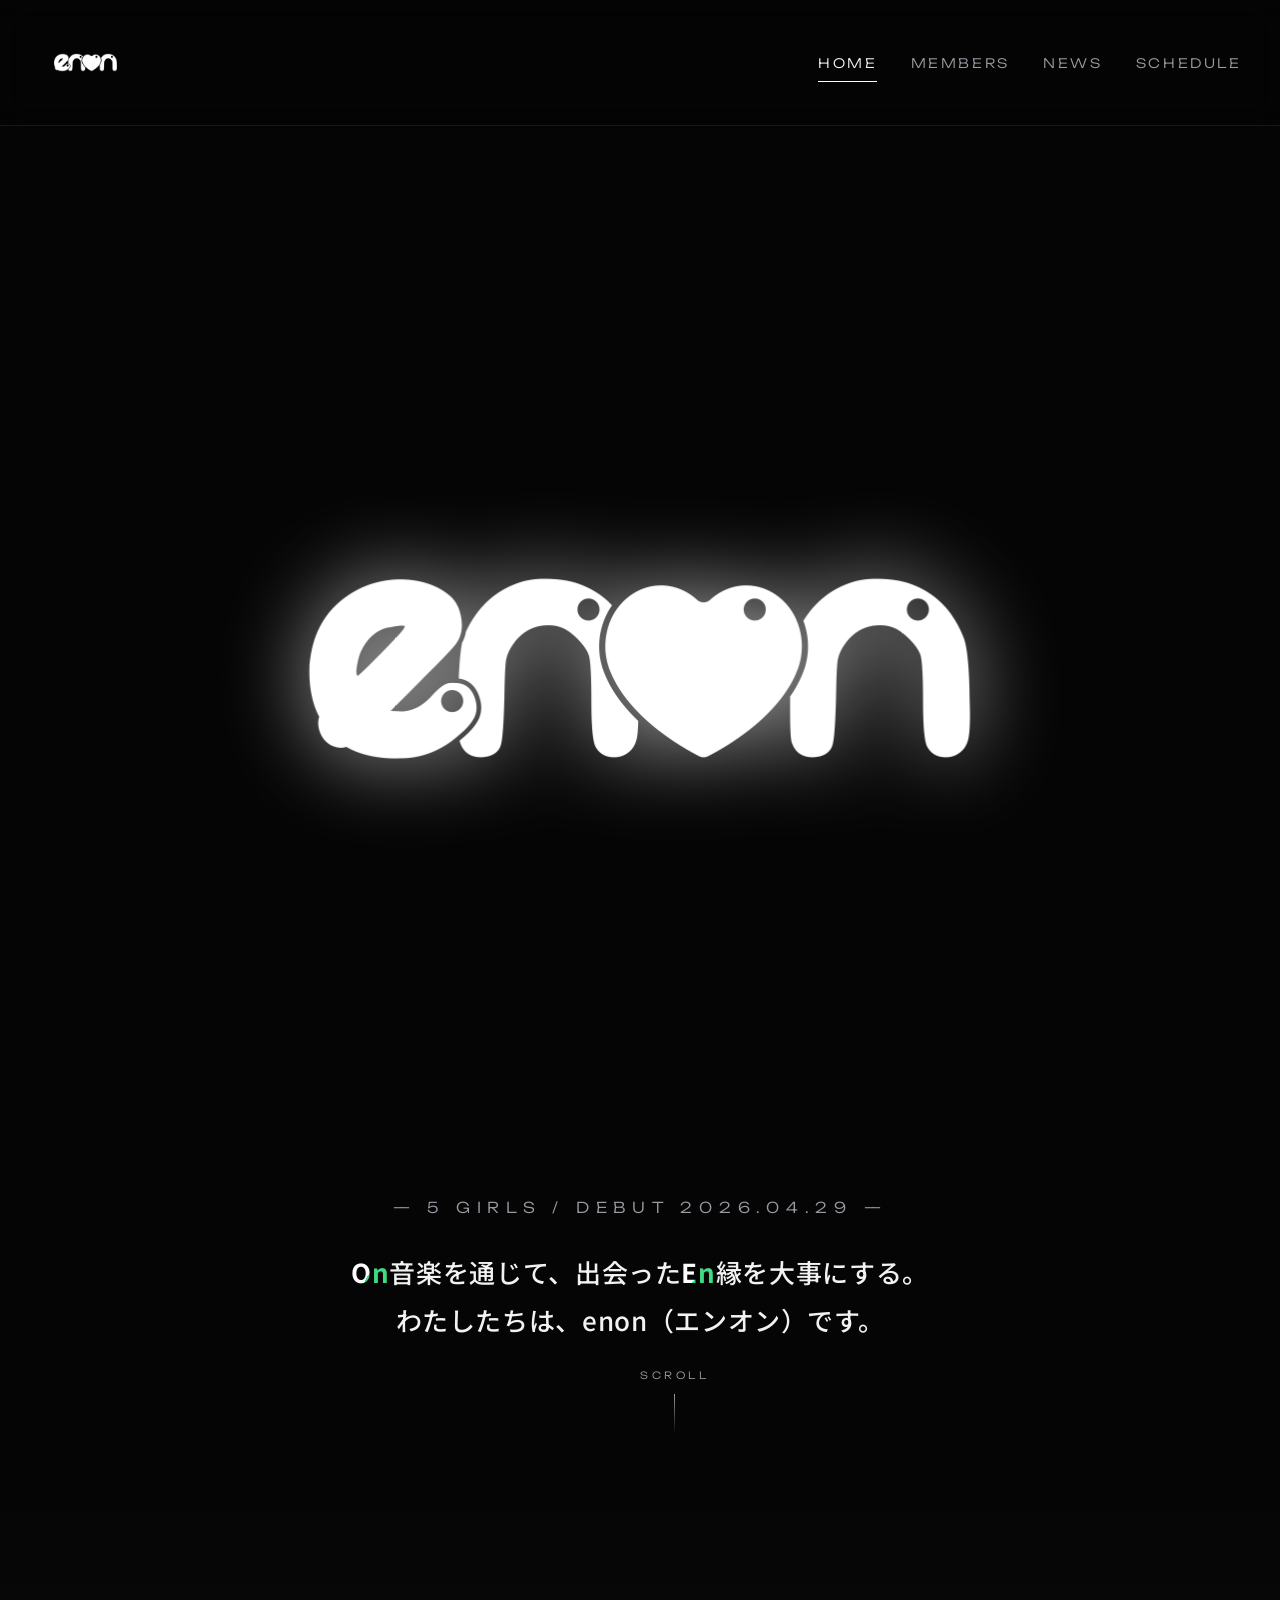
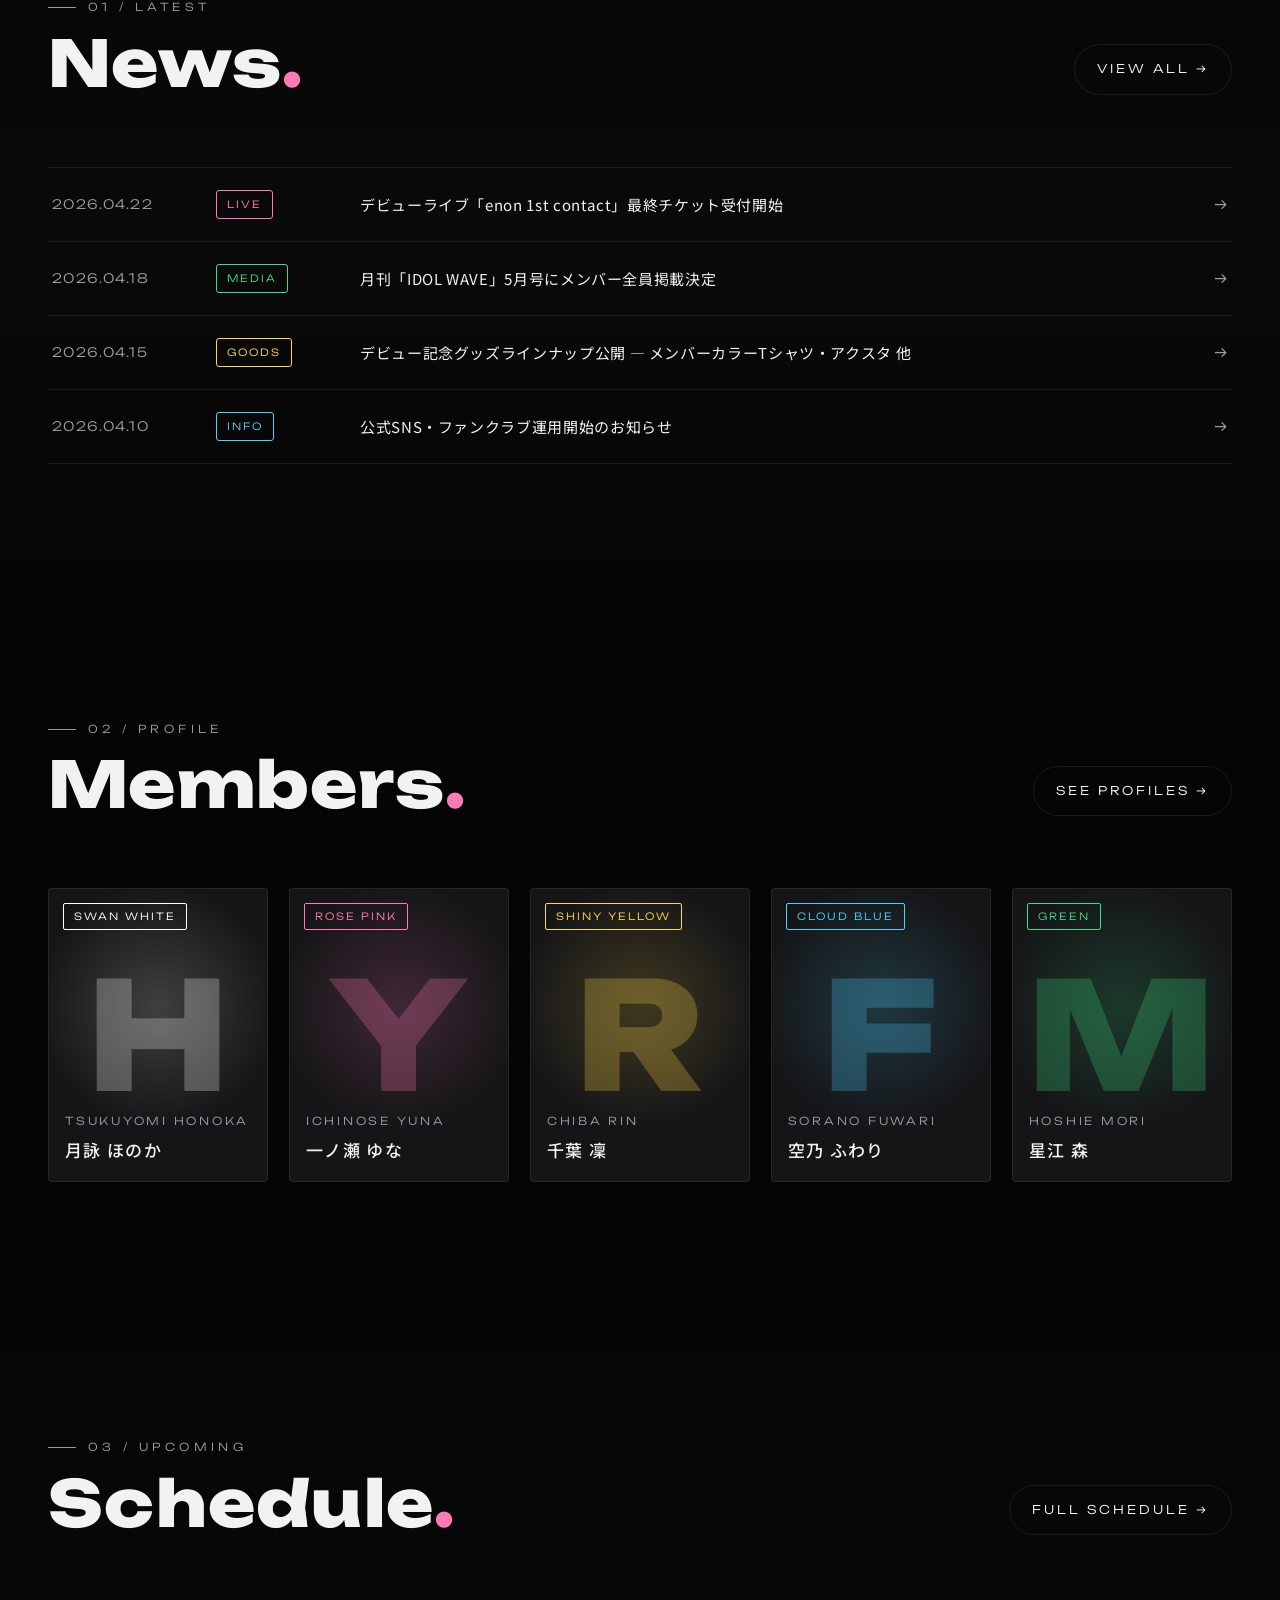
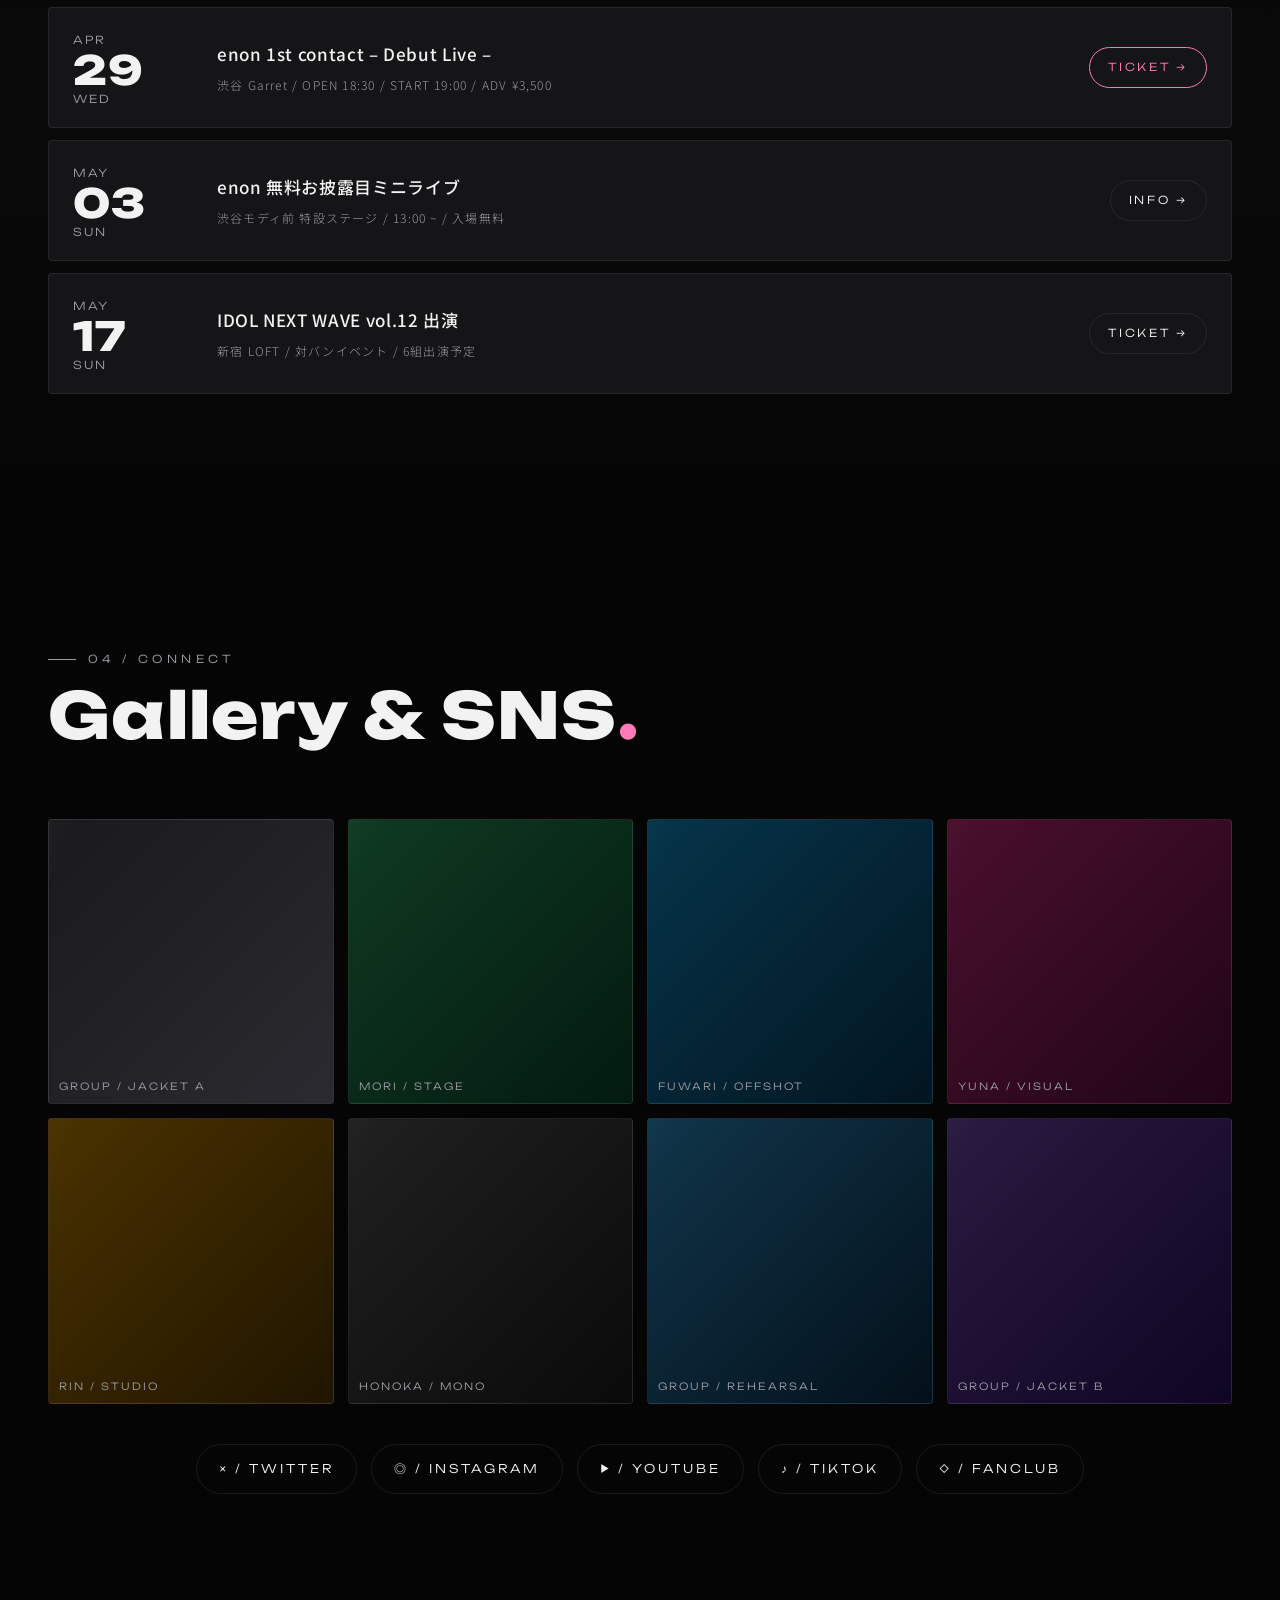
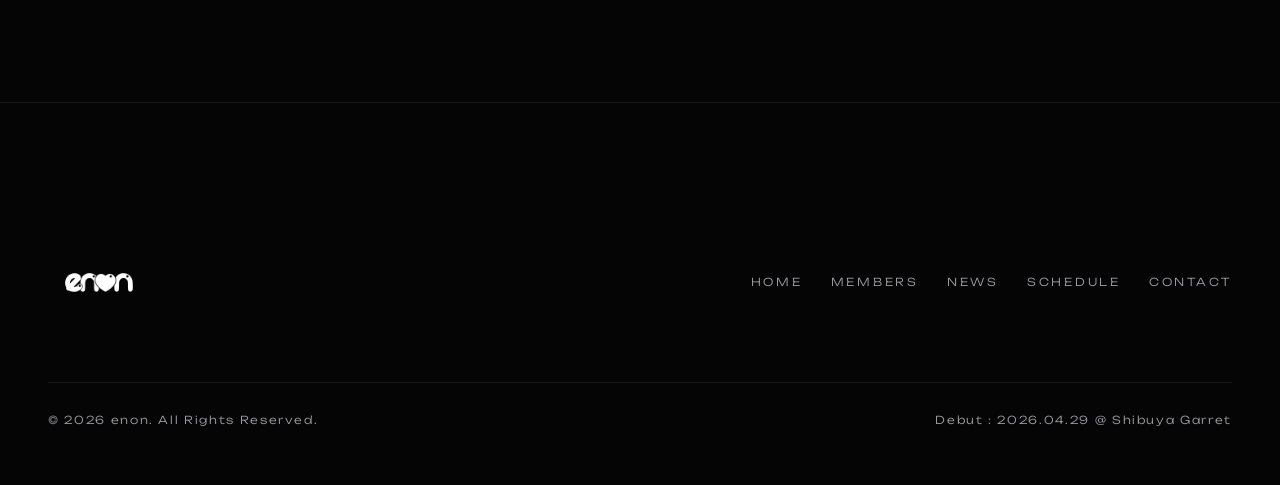
==== commit 9b50c2e1: "Switch to custom domain enon-idol.com" ====
--- a/index.html
+++ b/index.html
@@ -5,7 +5,14 @@
 <meta name="viewport" content="width=device-width,initial-scale=1">
 <title>enon | Official Website</title>
 <meta name="description" content="5人組アイドルグループ enon（エンオン）公式サイト。On音楽を通じて、出会ったEn縁を大事にする。">
-<link rel="icon" type="image/svg+xml" href="images/logo.png">
+<link rel="canonical" href="https://enon-idol.com/">
+<meta property="og:title" content="enon | Official Website">
+<meta property="og:description" content="5人組アイドルグループ enon（エンオン）公式サイト。">
+<meta property="og:type" content="website">
+<meta property="og:url" content="https://enon-idol.com/">
+<meta property="og:image" content="https://enon-idol.com/images/logo.png">
+<meta name="twitter:card" content="summary_large_image">
+<link rel="icon" type="image/png" href="images/logo.png">
 <link rel="stylesheet" href="css/style.css">
 </head>
 <body>
--- a/css/style.css
+++ b/css/style.css
@@ -38,12 +38,18 @@
 /* ---------- grain / vignette background ---------- */
 body::before{
   content:"";
-  position:fixed;inset:0;
+  position:fixed;inset:-10%;
   background:
     radial-gradient(circle at 20% 10%, rgba(122,91,255,.12), transparent 40%),
     radial-gradient(circle at 80% 90%, rgba(79,209,255,.1), transparent 45%),
     radial-gradient(circle at 50% 50%, rgba(255,122,182,.06), transparent 60%);
   pointer-events:none;z-index:-2;
+  animation: bgDrift 22s ease-in-out infinite alternate;
+}
+@keyframes bgDrift{
+  0%  { transform: translate3d(-2%, -1%, 0) scale(1); }
+  50% { transform: translate3d(2%, 1.5%, 0) scale(1.03); }
+  100%{ transform: translate3d(-1%, 1%, 0) scale(1); }
 }
 body::after{
   content:"";
@@ -56,15 +62,16 @@
 .site-header{
   position:fixed;top:0;left:0;right:0;z-index:50;
   display:flex;align-items:center;justify-content:space-between;
-  padding:clamp(14px, 1.6vw, 22px) clamp(20px, 3.2vw, 48px);
+  padding:clamp(10px, 1.2vw, 16px) clamp(18px, 3vw, 44px);
   backdrop-filter: blur(14px);
   background:rgba(5,5,5,.55);
   border-bottom:1px solid var(--line);
-}
-/* header logo — fluid between 36px(mobile) and 56px(desktop) */
+  gap:16px;
+}
+/* header logo — pushed to max: 60px(mobile) ~ 108px(desktop) */
 .site-header .logo{
-  display:flex;align-items:center;
-  height:clamp(36px, 4.4vw, 56px);
+  display:flex;align-items:center;flex:0 0 auto;
+  height:clamp(60px, 7.4vw, 108px);
 }
 .site-header .logo img,
 .site-header .logo svg{
@@ -79,13 +86,16 @@
   position:relative;padding:6px 0;color:var(--text-dim);
 }
 .site-nav a.active,.site-nav a:hover{color:var(--text);opacity:1}
-.site-nav a.active::after{
-  content:"";position:absolute;left:0;right:0;bottom:-2px;height:1px;background:var(--accent);
-}
-.menu-toggle{display:none;background:none;border:0;color:var(--text);font-size:24px;cursor:pointer}
+.site-nav a::after{
+  content:"";position:absolute;left:50%;right:50%;bottom:-2px;height:1px;background:var(--accent);
+  transition:left .3s ease, right .3s ease;
+}
+.site-nav a:hover::after,
+.site-nav a.active::after{left:0;right:0}
+.menu-toggle{display:none;background:none;border:0;color:var(--text);font-size:28px;cursor:pointer;padding:4px 8px;line-height:1}
 
 @media (max-width:820px){
-  .site-header{padding:14px 18px}
+  .site-header{padding:10px 14px}
   .menu-toggle{display:block}
   .site-nav{
     position:absolute;top:100%;left:0;right:0;
@@ -97,37 +107,57 @@
   .site-nav a{padding:18px 24px;border-top:1px solid var(--line)}
   .site-nav.open{max-height:500px}
 }
+/* narrow desktop: nav gap shrinks to avoid logo collision */
+@media (min-width:821px) and (max-width:1080px){
+  .site-nav{gap:18px}
+  .site-nav a{font-size:12px}
+}
 
 /* ---------- HERO ---------- */
 .hero{
   min-height:100vh;
   display:flex;flex-direction:column;align-items:center;justify-content:center;
   position:relative;text-align:center;
-  padding:clamp(140px, 16vh, 200px) clamp(20px, 4vw, 48px) clamp(100px, 14vh, 140px);
+  padding:clamp(170px, 18vh, 220px) clamp(20px, 4vw, 48px) clamp(100px, 14vh, 140px);
   gap:clamp(20px, 3vh, 36px);
 }
-/* hero logo — fluid: 360px mobile floor, up to 880px on large desktop */
+/* hero logo — fluid: 440px mobile floor, up to 1120px on large desktop */
 .hero__logo{
   display:block;margin:0 auto;
-  width:clamp(360px, 62vw, 880px);
+  width:clamp(440px, 78vw, 1120px);
   height:auto;
-  max-width:90vw;
-  filter:drop-shadow(0 0 44px var(--accent-glow));
+  max-width:94vw;
+  filter:drop-shadow(0 0 52px var(--accent-glow));
+  animation: heroIn 1.2s cubic-bezier(.2,.8,.2,1) both, heroBreath 6s ease-in-out 1.2s infinite;
+}
+@keyframes heroIn{
+  0%  { opacity:0; transform: translateY(14px) scale(.96); filter: drop-shadow(0 0 0 rgba(255,255,255,0)); }
+  100%{ opacity:1; transform: none; filter: drop-shadow(0 0 44px var(--accent-glow)); }
+}
+@keyframes heroBreath{
+  0%,100%{ filter: drop-shadow(0 0 36px rgba(255,255,255,.45)); transform: scale(1); }
+  50%    { filter: drop-shadow(0 0 58px rgba(255,255,255,.65)); transform: scale(1.012); }
 }
 @media (max-width:820px){
-  .hero__logo{width:min(84vw, 620px)}
+  .hero__logo{width:min(92vw, 720px)}
 }
 @media (max-width:480px){
-  .hero__logo{width:90vw}
+  .hero__logo{width:94vw}
 }
 .hero__tagline{
   font-family:'Unbounded',sans-serif;font-weight:300;
   font-size:clamp(12px,1.4vw,15px);letter-spacing:.45em;text-transform:uppercase;
   color:var(--text-dim);margin:0;
+  animation: heroFadeUp .9s cubic-bezier(.2,.8,.2,1) .6s both;
 }
 .hero__concept{
   font-size:clamp(18px,2.2vw,26px);font-weight:500;line-height:1.85;
   max-width:780px;margin:0 auto;
+  animation: heroFadeUp 1s cubic-bezier(.2,.8,.2,1) .85s both;
+}
+@keyframes heroFadeUp{
+  from{ opacity:0; transform: translateY(20px); }
+  to  { opacity:1; transform:none; }
 }
 .hero__concept .mark{
   display:inline-block;
@@ -139,6 +169,7 @@
   position:absolute;bottom:36px;left:50%;transform:translateX(-50%);
   font-family:'Unbounded',sans-serif;font-size:10px;letter-spacing:.35em;color:var(--text-dim);
   display:flex;flex-direction:column;align-items:center;gap:10px;
+  animation: heroFadeUp .9s cubic-bezier(.2,.8,.2,1) 1.4s both;
 }
 .hero__scroll::after{
   content:"";width:1px;height:40px;background:linear-gradient(to bottom,var(--text-dim),transparent);
@@ -159,8 +190,18 @@
 .section__title{
   font-family:'Unbounded',sans-serif;font-size:clamp(36px,5vw,64px);font-weight:800;
   line-height:1;margin-top:14px;letter-spacing:.02em;
-}
-.section__title .dot{color:var(--c-yuna)}
+  position:relative;display:inline-block;
+}
+.section__title .dot{
+  color:var(--c-yuna);
+  display:inline-block;
+  animation: dotPulse 2.4s ease-in-out infinite;
+  transform-origin:center bottom;
+}
+@keyframes dotPulse{
+  0%,100%{ transform: scale(1); opacity:1; }
+  50%    { transform: scale(1.3); opacity:.6; }
+}
 .section__link{
   font-family:'Unbounded',sans-serif;font-size:12px;letter-spacing:.25em;text-transform:uppercase;
   border:1px solid var(--line);padding:14px 22px;border-radius:999px;transition:all .3s;
@@ -205,19 +246,35 @@
   aspect-ratio:3/4;
   border:1px solid var(--line);border-radius:4px;
   background:var(--panel);
-  transition:transform .5s cubic-bezier(.2,.8,.2,1), border-color .3s;
-}
-.member-card:hover{transform:translateY(-6px);border-color:var(--m-color,#fff)}
+  transition:transform .6s cubic-bezier(.2,.8,.2,1), border-color .3s, box-shadow .4s;
+}
+.member-card:hover{
+  transform:translateY(-8px) scale(1.02);
+  border-color:var(--m-color,#fff);
+  box-shadow:0 18px 40px -12px color-mix(in srgb, var(--m-color,#fff) 35%, transparent);
+}
 .member-card__bg{
   position:absolute;inset:0;
   background:radial-gradient(circle at 50% 40%, var(--m-color,#fff) 0%, transparent 60%);
-  opacity:.18;transition:opacity .4s;
-}
-.member-card:hover .member-card__bg{opacity:.32}
+  opacity:.18;transition:opacity .4s, transform .6s;
+  animation: memberBgPulse 8s ease-in-out infinite;
+}
+.member-card:hover .member-card__bg{opacity:.42;transform:scale(1.15)}
+@keyframes memberBgPulse{
+  0%,100%{ transform: scale(1); }
+  50%    { transform: scale(1.08); }
+}
 .member-card__initial{
   position:absolute;inset:0;display:flex;align-items:center;justify-content:center;
   font-family:'Unbounded',sans-serif;font-size:150px;font-weight:800;
   color:var(--m-color,#fff);opacity:.25;line-height:1;
+  transition:transform .6s cubic-bezier(.2,.8,.2,1), opacity .4s;
+  animation: initialFloat 6s ease-in-out infinite;
+}
+.member-card:hover .member-card__initial{transform: translateY(-6px) scale(1.08);opacity:.45}
+@keyframes initialFloat{
+  0%,100%{ transform: translateY(0); }
+  50%    { transform: translateY(-5px); }
 }
 .member-card__info{
   position:absolute;left:16px;right:16px;bottom:16px;z-index:2;
@@ -228,7 +285,9 @@
   position:absolute;top:14px;left:14px;z-index:2;
   font-family:'Unbounded',sans-serif;font-size:10px;letter-spacing:.2em;
   padding:4px 10px;border:1px solid var(--m-color,#fff);color:var(--m-color,#fff);border-radius:2px;
-}
+  transition:background .3s, color .3s;
+}
+.member-card:hover .member-card__color-tag{background:var(--m-color,#fff);color:#000}
 
 /* ---------- members detail page ---------- */
 .members-stack{display:flex;flex-direction:column;gap:120px}
@@ -283,9 +342,16 @@
 .schedule-row{
   display:grid;grid-template-columns:120px 1fr auto;gap:24px;align-items:center;
   padding:22px 24px;border:1px solid var(--line);border-radius:4px;background:var(--panel);
-  transition:border-color .3s,transform .3s;
-}
-.schedule-row:hover{border-color:var(--text);transform:translateX(4px)}
+  transition:border-color .3s, transform .35s cubic-bezier(.2,.8,.2,1), background .3s;
+  position:relative;overflow:hidden;
+}
+.schedule-row::before{
+  content:"";position:absolute;left:0;top:0;bottom:0;width:3px;
+  background:linear-gradient(180deg, var(--c-yuna), transparent);
+  transform:scaleY(0);transform-origin:top;transition:transform .4s;
+}
+.schedule-row:hover{border-color:var(--text);transform:translateX(6px);background:rgba(255,255,255,.03)}
+.schedule-row:hover::before{transform:scaleY(1)}
 .schedule-row__date{
   font-family:'Unbounded',sans-serif;line-height:1;
 }
@@ -298,7 +364,14 @@
   font-family:'Unbounded',sans-serif;font-size:11px;letter-spacing:.25em;text-transform:uppercase;
   padding:10px 18px;border:1px solid var(--line);border-radius:999px;white-space:nowrap;
 }
-.schedule-row__cta.debut{border-color:var(--c-yuna);color:var(--c-yuna)}
+.schedule-row__cta.debut{
+  border-color:var(--c-yuna);color:var(--c-yuna);
+  animation: debutPulse 2.6s ease-in-out infinite;
+}
+@keyframes debutPulse{
+  0%,100%{ box-shadow:0 0 0 0 rgba(255,122,182,.4); }
+  50%    { box-shadow:0 0 0 8px rgba(255,122,182,0); }
+}
 @media (max-width:720px){
   .schedule-row{grid-template-columns:80px 1fr;row-gap:14px}
   .schedule-row__cta{grid-column:1 / -1;text-align:center}
@@ -314,21 +387,33 @@
   display:inline-flex;align-items:center;gap:10px;
   padding:14px 22px;border:1px solid var(--line);border-radius:999px;
   font-family:'Unbounded',sans-serif;font-size:12px;letter-spacing:.25em;text-transform:uppercase;
-  transition:all .3s;
-}
-.sns-link:hover{border-color:var(--text);background:var(--text);color:#000;opacity:1}
+  transition:all .3s cubic-bezier(.2,.8,.2,1);
+}
+.sns-link:hover{border-color:var(--text);background:var(--text);color:#000;opacity:1;transform:translateY(-3px) scale(1.04)}
+.sns-link:active{transform:translateY(-1px) scale(1.02)}
 
 .gallery-grid{display:grid;grid-template-columns:repeat(4,1fr);gap:14px}
 @media (max-width:800px){.gallery-grid{grid-template-columns:repeat(2,1fr);gap:10px}}
 .gallery-cell{
   aspect-ratio:1/1;border-radius:4px;position:relative;overflow:hidden;
   background:var(--panel);border:1px solid var(--line);
+  transition:transform .5s cubic-bezier(.2,.8,.2,1), border-color .3s;
+}
+.gallery-cell::before{
+  content:"";position:absolute;inset:-50%;
+  background:linear-gradient(115deg, transparent 30%, rgba(255,255,255,.08) 50%, transparent 70%);
+  transform:translateX(-60%);transition:transform .8s ease;
+  pointer-events:none;
 }
 .gallery-cell::after{
   content:attr(data-label);
   position:absolute;left:10px;bottom:8px;
   font-family:'Unbounded',sans-serif;font-size:10px;letter-spacing:.2em;color:var(--text-dim);
-}
+  transition:color .3s;
+}
+.gallery-cell:hover{transform:scale(1.03);border-color:rgba(255,255,255,.25)}
+.gallery-cell:hover::before{transform:translateX(60%)}
+.gallery-cell:hover::after{color:var(--text)}
 .gallery-cell--c1{background:linear-gradient(135deg,#1a1a1c, #2a2a30)}
 .gallery-cell--c2{background:linear-gradient(135deg,#0f3a22, #031a10)}
 .gallery-cell--c3{background:linear-gradient(135deg,#06344a, #021520)}
@@ -340,15 +425,20 @@
 
 /* ---------- FOOTER ---------- */
 .site-footer{
-  padding:clamp(64px, 9vw, 112px) clamp(20px, 4vw, 48px) clamp(32px, 4vw, 48px);
+  padding:clamp(72px, 10vw, 128px) clamp(20px, 4vw, 48px) clamp(36px, 4.5vw, 56px);
   border-top:1px solid var(--line);
   margin-top:40px;
 }
-.site-footer__inner{max-width:1240px;margin:0 auto;display:flex;flex-wrap:wrap;gap:clamp(24px, 4vw, 56px);justify-content:space-between;align-items:center}
-/* footer logo — fluid between 36px(mobile) and 52px(desktop) */
+.site-footer__inner{max-width:1240px;margin:0 auto;display:flex;flex-wrap:wrap;gap:clamp(28px, 4.5vw, 64px);justify-content:space-between;align-items:center}
+/* footer logo — pushed to max: 64px(mobile) ~ 128px(desktop) */
 .site-footer__logo{
-  height:clamp(36px, 3.4vw, 52px);
+  height:clamp(64px, 8vw, 128px);
   width:auto;object-fit:contain;
+  flex:0 0 auto;
+}
+@media (max-width:600px){
+  .site-footer__inner{justify-content:center;text-align:center}
+  .site-footer__links{justify-content:center}
 }
 .site-footer__links{display:flex;flex-wrap:wrap;gap:28px}
 .site-footer__links a{
@@ -365,7 +455,7 @@
 
 /* ---------- pagehead (sub pages) ---------- */
 .pagehead{
-  padding:clamp(140px, 18vw, 220px) clamp(20px, 4vw, 48px) clamp(48px, 7vw, 80px);
+  padding:clamp(170px, 20vw, 240px) clamp(20px, 4vw, 48px) clamp(48px, 7vw, 80px);
   border-bottom:1px solid var(--line);
   position:relative;
 }
@@ -388,9 +478,31 @@
 }
 .filter-chip.active,.filter-chip:hover{border-color:var(--text);color:var(--text)}
 
-/* reveal */
-.reveal{opacity:0;transform:translateY(20px);transition:opacity .8s ease, transform .8s ease}
+/* reveal (with staggered delay for siblings) */
+.reveal{opacity:0;transform:translateY(24px);transition:opacity .9s cubic-bezier(.2,.8,.2,1), transform .9s cubic-bezier(.2,.8,.2,1)}
 .reveal.visible{opacity:1;transform:none}
+.member-grid .member-card:nth-child(1){transition-delay:0s}
+.member-grid .member-card:nth-child(2){transition-delay:.08s}
+.member-grid .member-card:nth-child(3){transition-delay:.16s}
+.member-grid .member-card:nth-child(4){transition-delay:.24s}
+.member-grid .member-card:nth-child(5){transition-delay:.32s}
+.gallery-grid .gallery-cell.reveal:nth-child(1){transition-delay:0s}
+.gallery-grid .gallery-cell.reveal:nth-child(2){transition-delay:.06s}
+.gallery-grid .gallery-cell.reveal:nth-child(3){transition-delay:.12s}
+.gallery-grid .gallery-cell.reveal:nth-child(4){transition-delay:.18s}
+.gallery-grid .gallery-cell.reveal:nth-child(5){transition-delay:.24s}
+.gallery-grid .gallery-cell.reveal:nth-child(6){transition-delay:.3s}
+.gallery-grid .gallery-cell.reveal:nth-child(7){transition-delay:.36s}
+.gallery-grid .gallery-cell.reveal:nth-child(8){transition-delay:.42s}
+
+/* respect prefers-reduced-motion */
+@media (prefers-reduced-motion: reduce){
+  *,*::before,*::after{
+    animation-duration:0.001s !important;
+    animation-iteration-count:1 !important;
+    transition-duration:0.001s !important;
+  }
+}
 
 /* schedule month heading */
 .schedule-month{
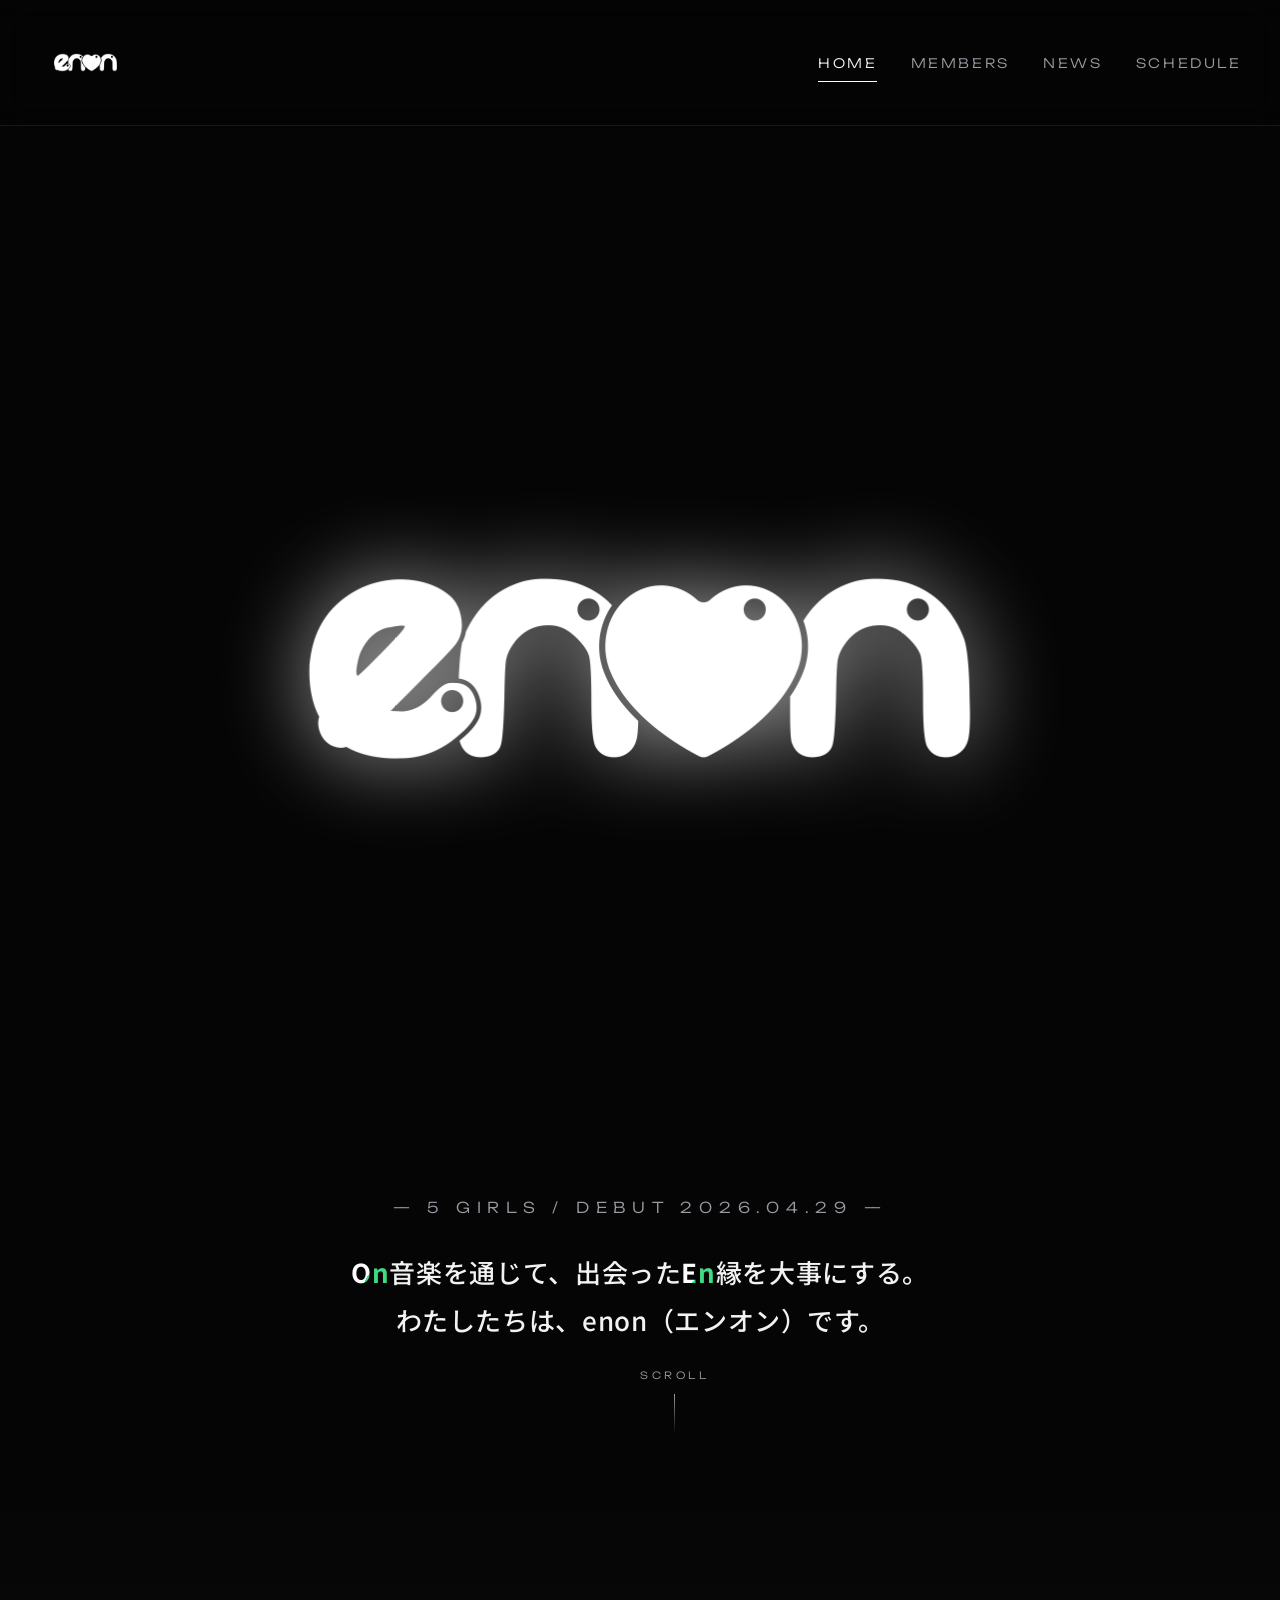
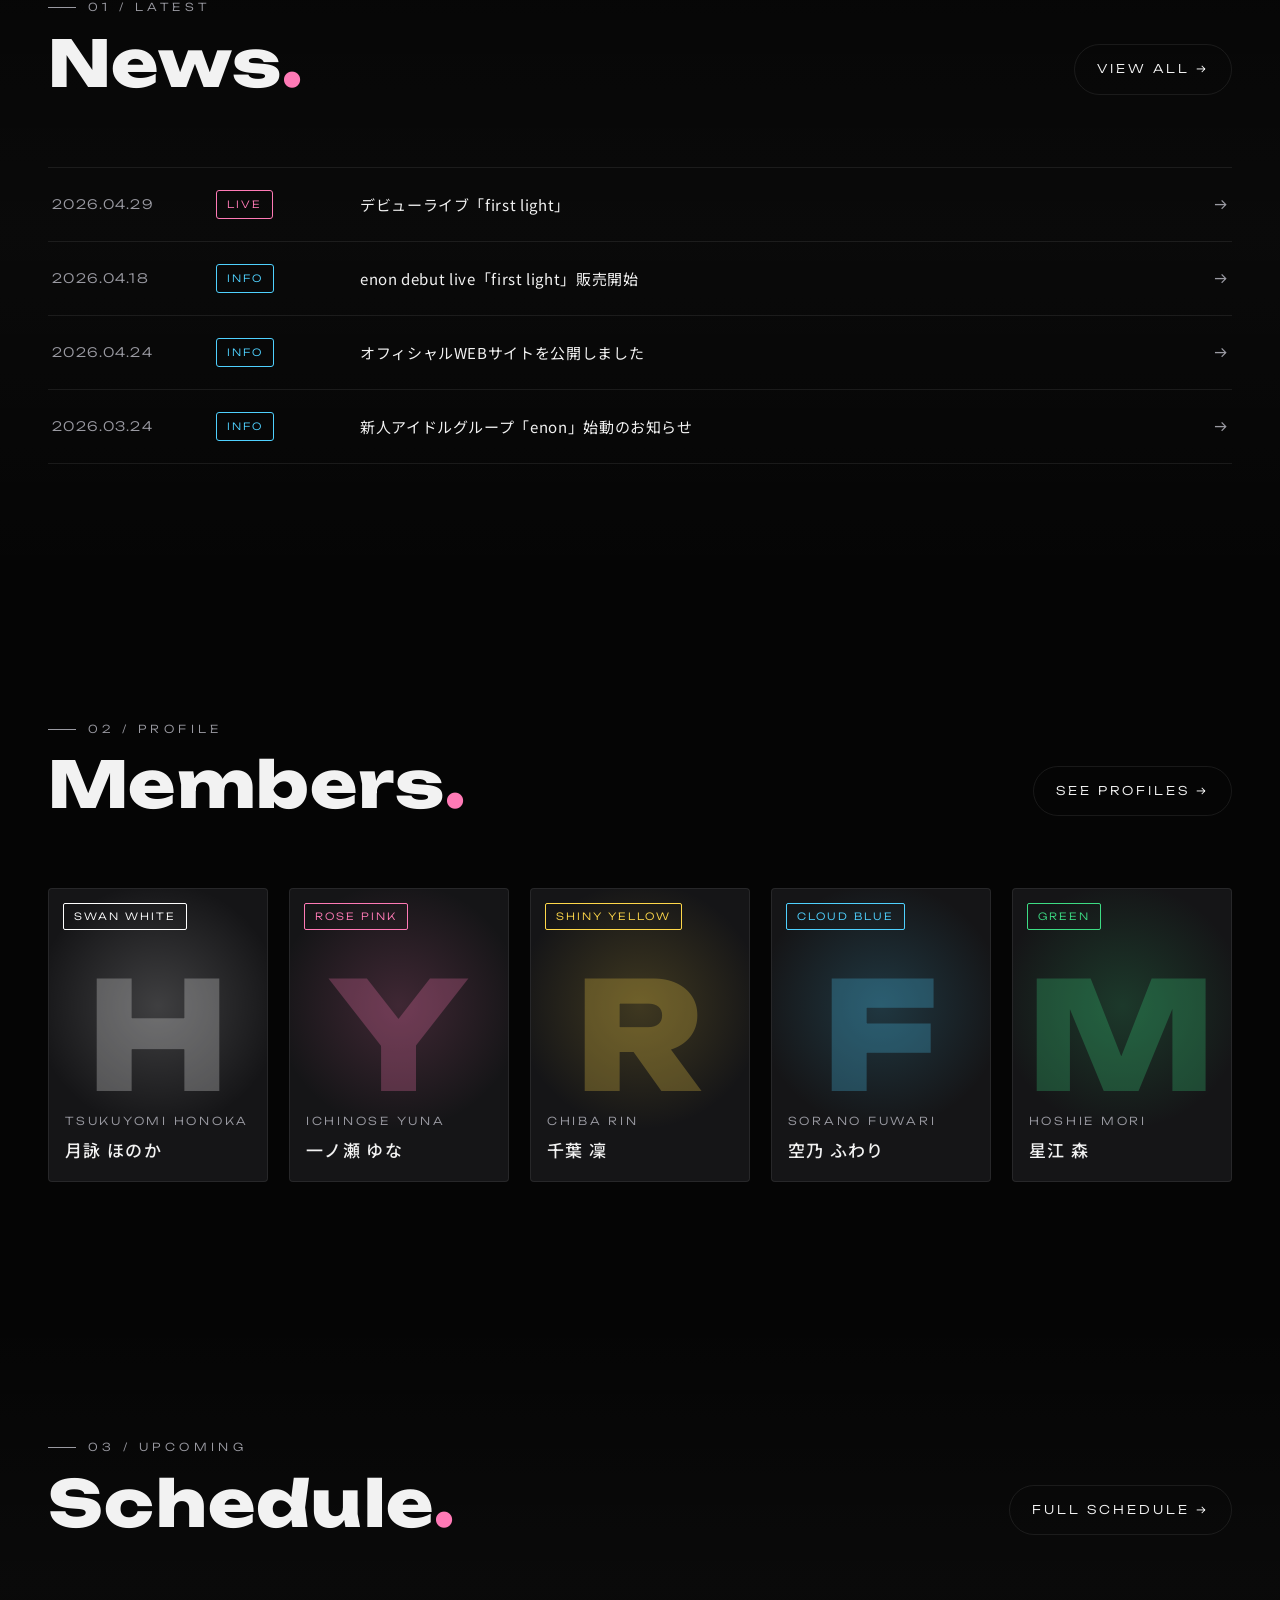
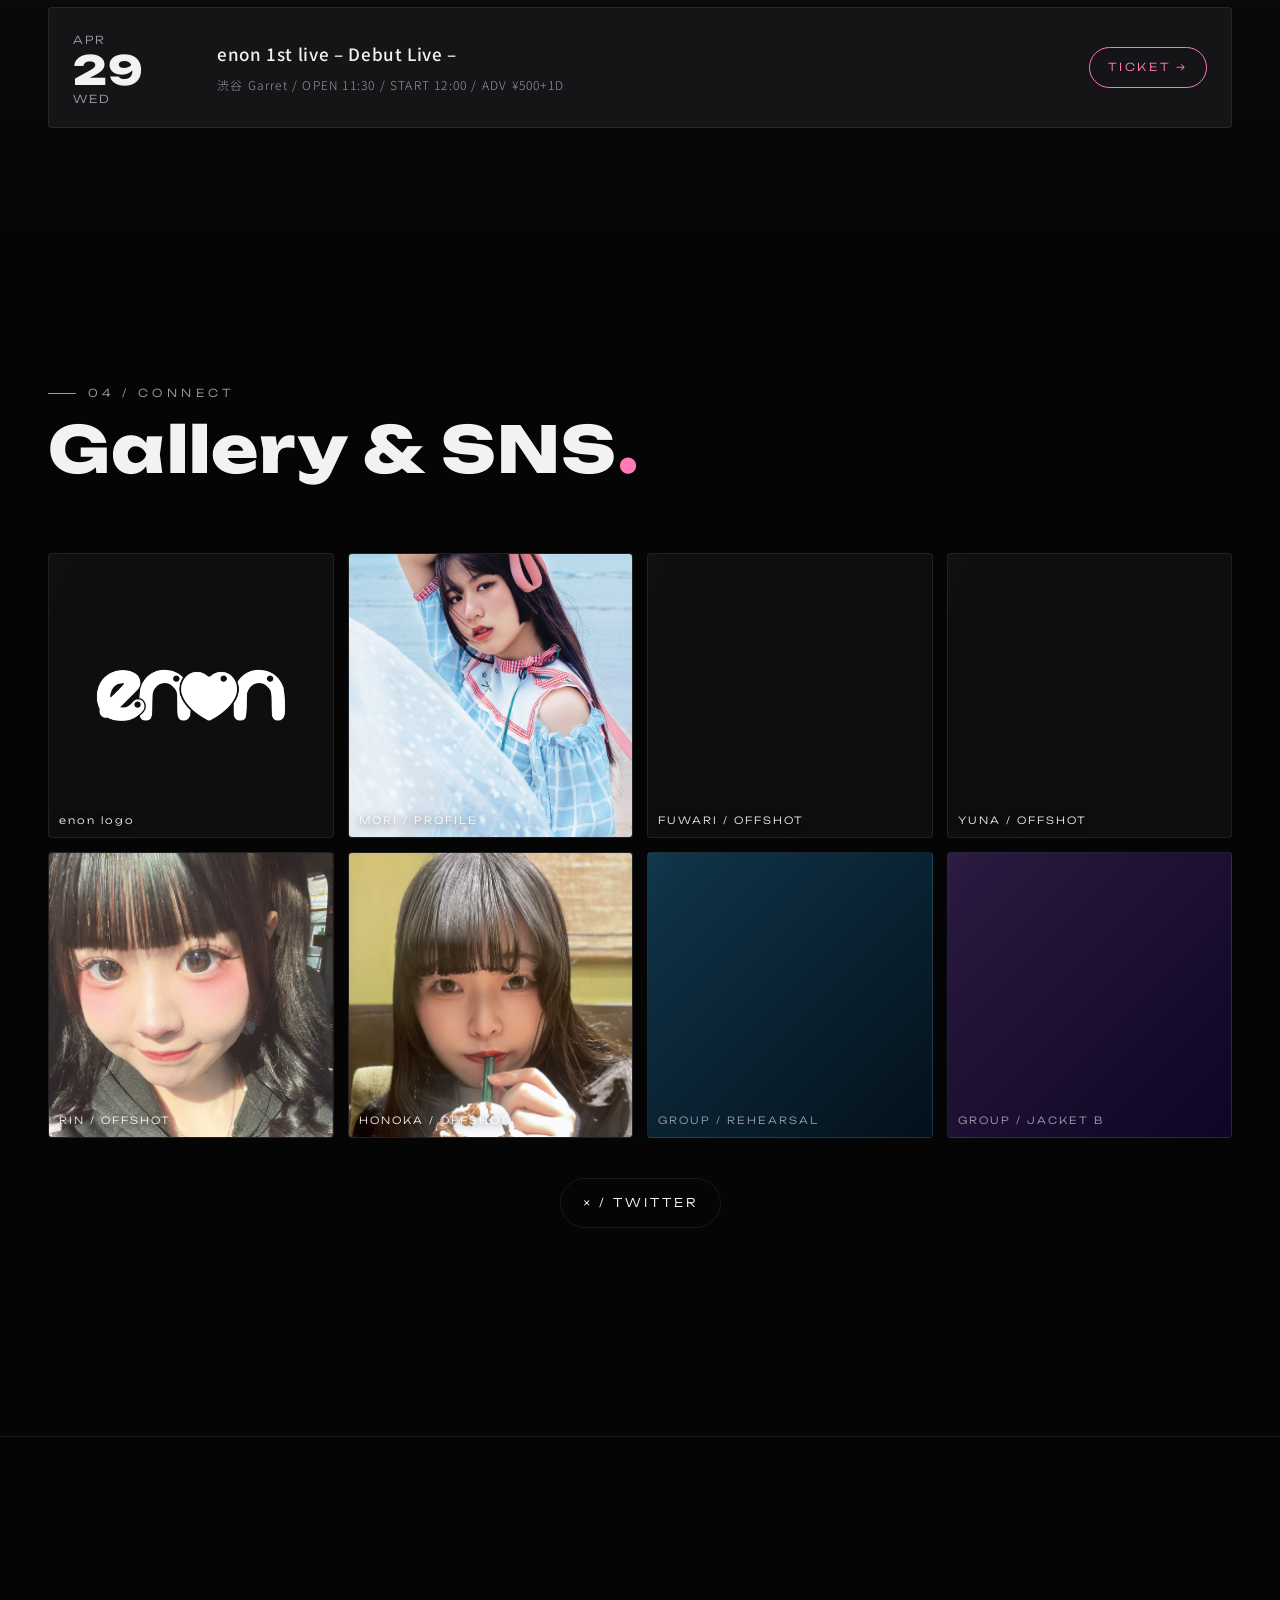
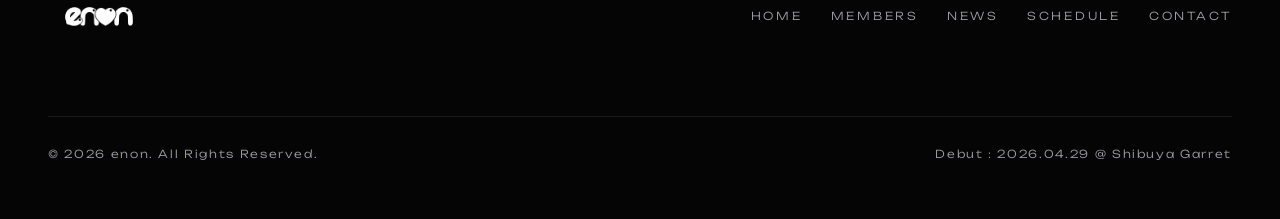
==== commit 25458a18: "Footer Contact: mailto link to info@enon-idol.com" ====
--- a/index.html
+++ b/index.html
@@ -106,7 +106,7 @@
       <a href="members.html">Members</a>
       <a href="news.html">News</a>
       <a href="schedule.html">Schedule</a>
-      <a href="#">Contact</a>
+      <a href="mailto:info@enon-idol.com?subject=enon%20%E3%81%B8%E3%81%AE%E3%81%8A%E5%95%8F%E5%90%88%E3%81%9B">Contact</a>
     </nav>
   </div>
   <div class="site-footer__bottom">
--- a/css/style.css
+++ b/css/style.css
@@ -422,6 +422,19 @@
 .gallery-cell--c6{background:linear-gradient(135deg,#202020, #0a0a0a)}
 .gallery-cell--c7{background:linear-gradient(135deg,#10354a, #03101a)}
 .gallery-cell--c8{background:linear-gradient(135deg,#2a1a40, #0f0524)}
+
+/* cells with real images */
+.gallery-cell--image{background:var(--bg-soft)}
+.gallery-cell img{
+  width:100%;height:100%;object-fit:cover;display:block;
+  transition:transform .7s cubic-bezier(.2,.8,.2,1);
+}
+.gallery-cell--image:hover img{transform:scale(1.08)}
+.gallery-cell--image::after{
+  color:rgba(255,255,255,.9);
+  text-shadow:0 2px 8px rgba(0,0,0,.7);
+  z-index:2;
+}
 
 /* ---------- FOOTER ---------- */
 .site-footer{
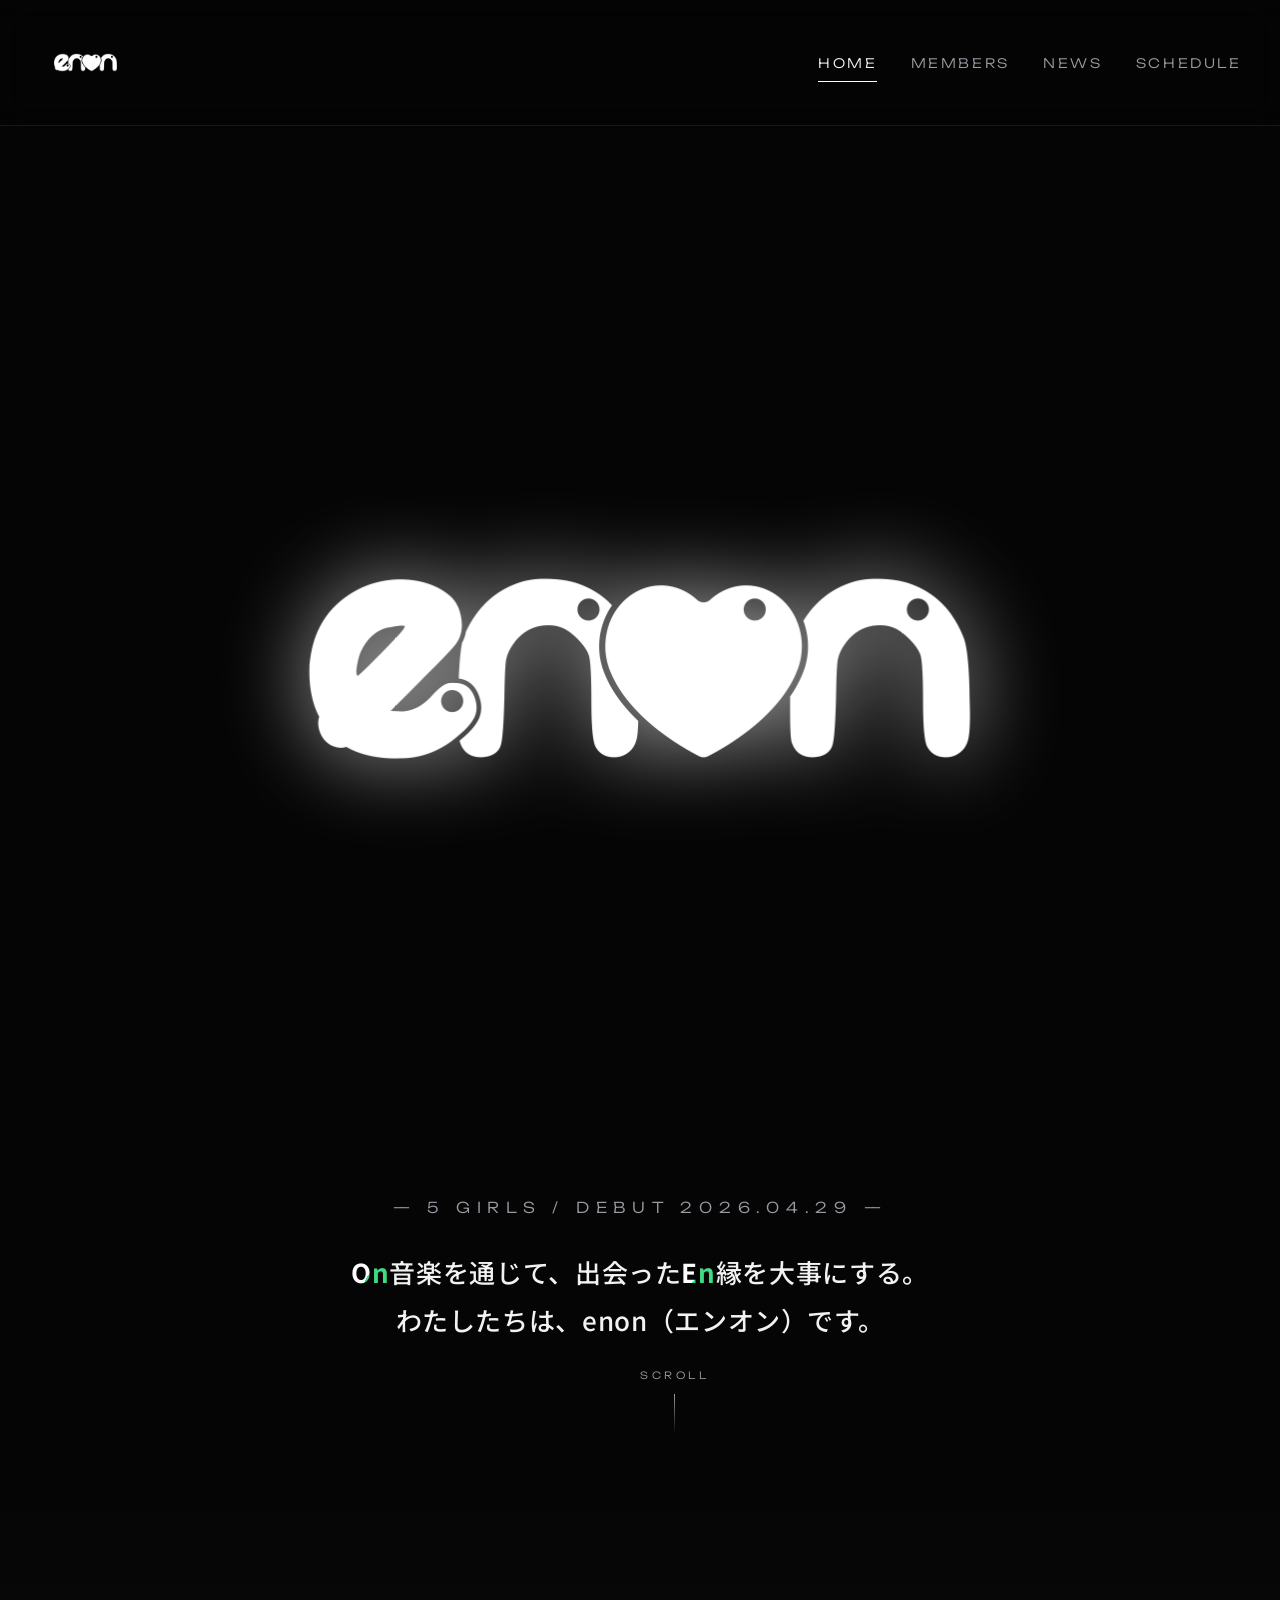
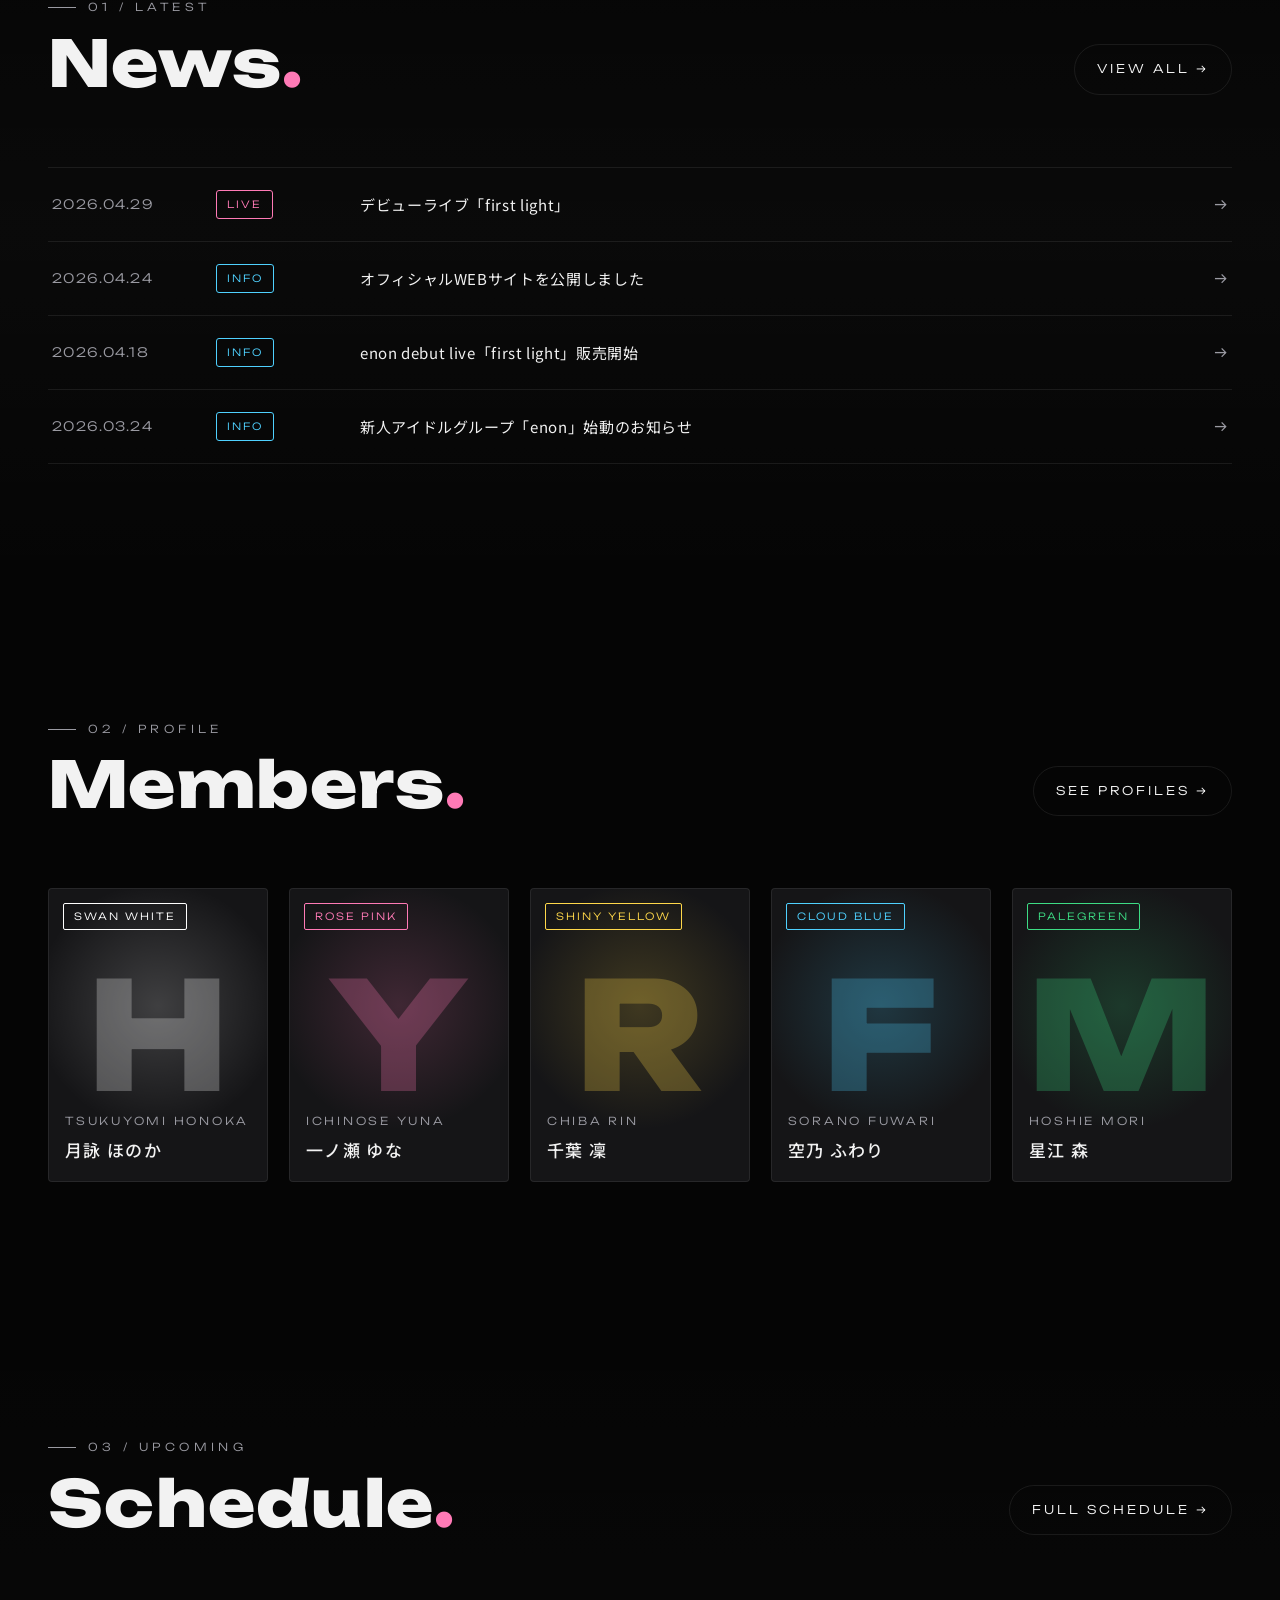
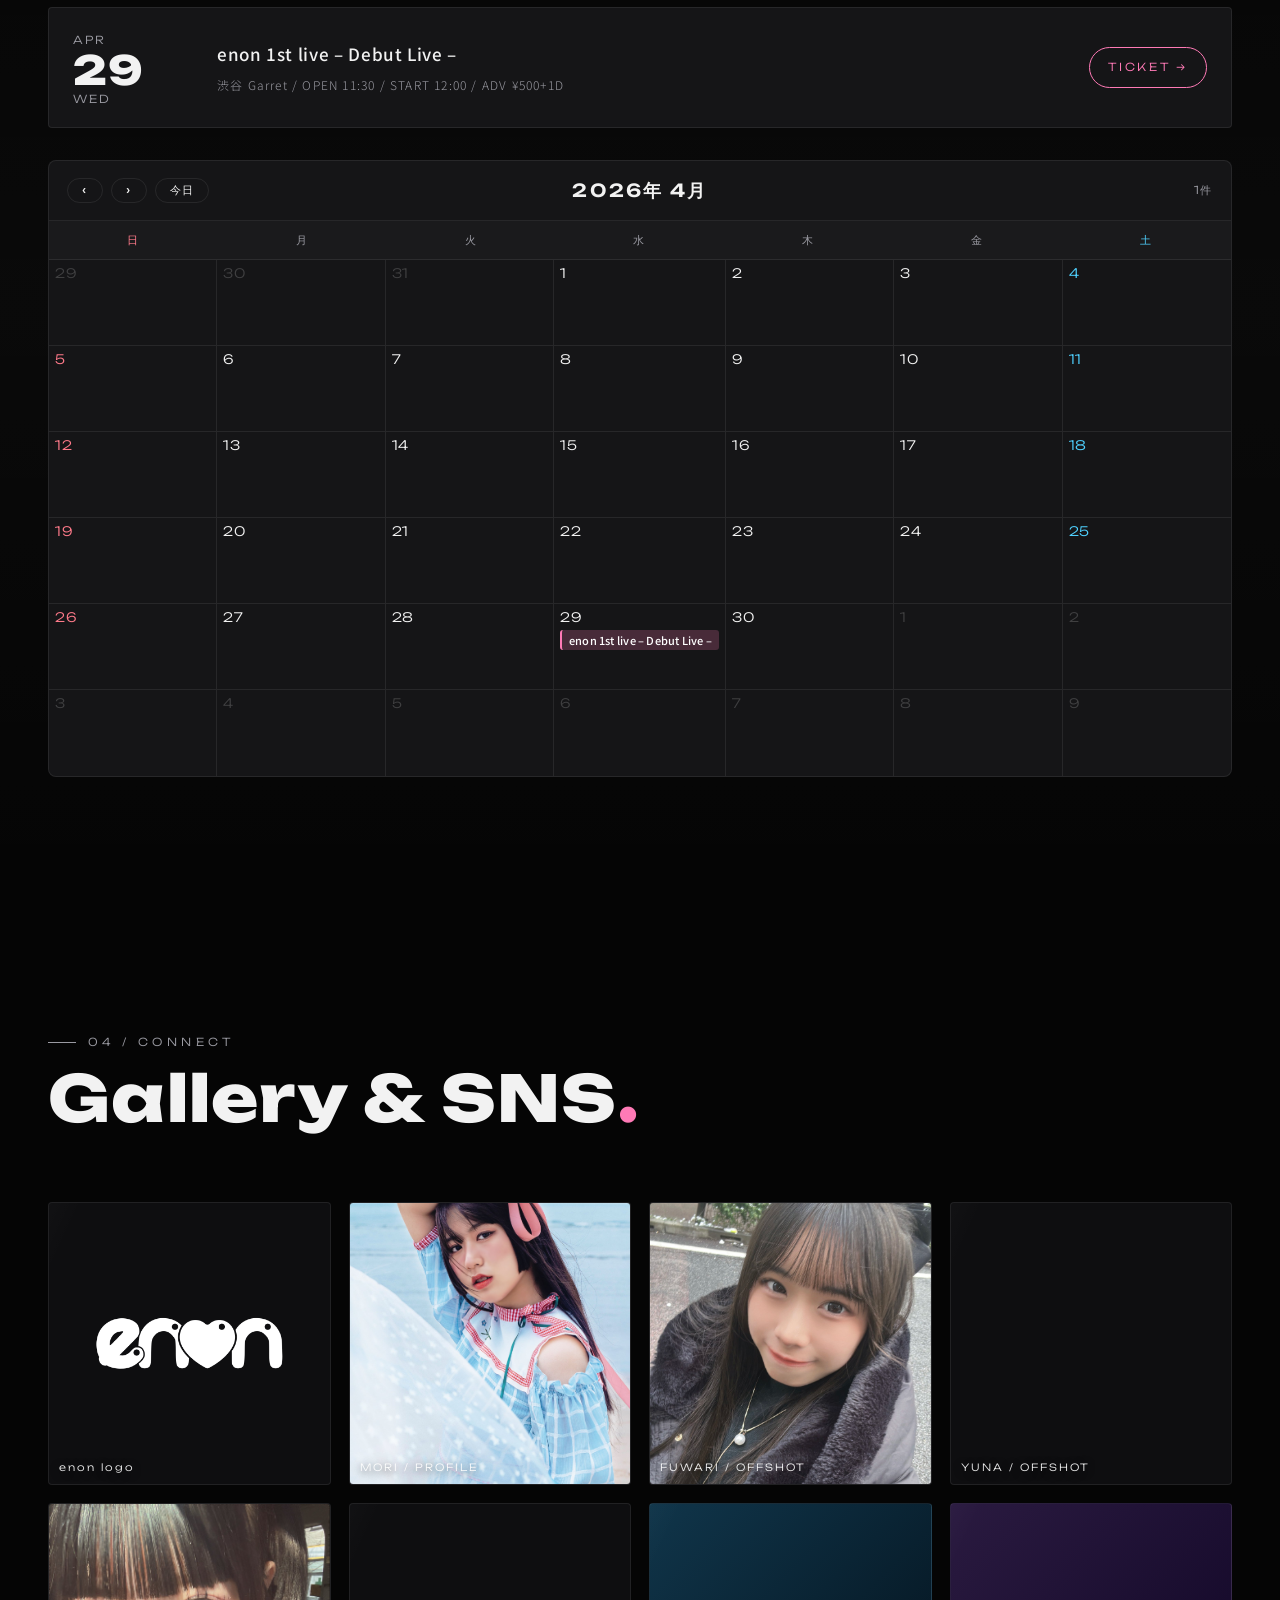
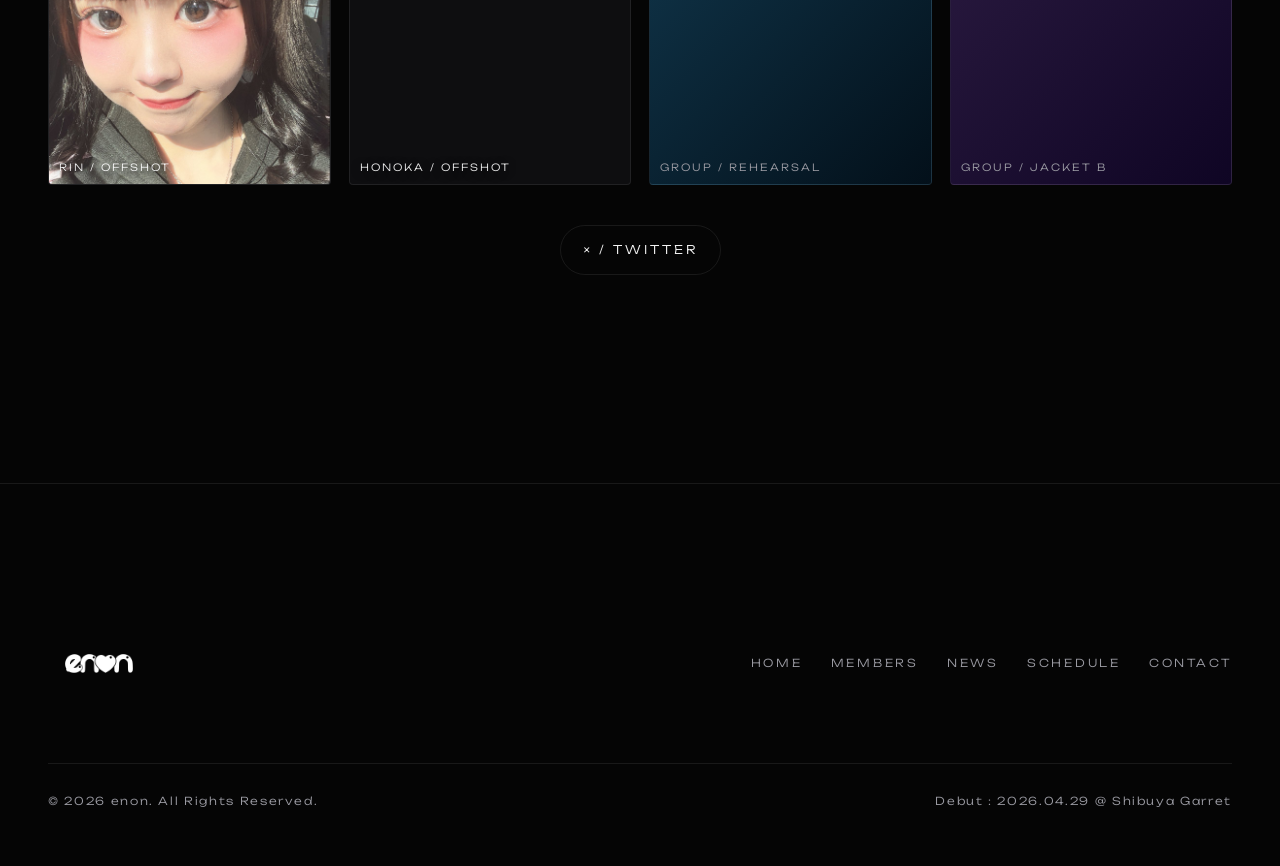
==== commit 6d730f03: "Top page: add monthly calendar linked to schedule data" ====
--- a/index.html
+++ b/index.html
@@ -80,6 +80,7 @@
       <a class="section__link" href="schedule.html">Full Schedule →</a>
     </div>
     <div class="schedule-list" data-slot="scheduleTop"></div>
+    <div class="schedule-calendar" data-slot="scheduleCalendar"></div>
   </div>
 </section>
 
--- a/css/style.css
+++ b/css/style.css
@@ -378,6 +378,114 @@
   .schedule-row__date .d{font-size:30px}
 }
 
+/* ---------- Schedule calendar (top page) ---------- */
+.schedule-calendar{margin-top:32px}
+.schedule-cal{
+  border:1px solid var(--line);border-radius:8px;overflow:hidden;
+  background:var(--panel);
+}
+.schedule-cal__head{
+  display:grid;grid-template-columns:1fr auto 1fr;align-items:center;
+  padding:14px 18px;border-bottom:1px solid var(--line);gap:12px;
+}
+.schedule-cal__nav{display:flex;gap:8px}
+.schedule-cal__btn{
+  background:transparent;border:1px solid var(--line);color:var(--text);
+  padding:6px 14px;border-radius:999px;
+  font-family:'Unbounded',sans-serif;font-size:11px;letter-spacing:.18em;
+  cursor:pointer;transition:border-color .25s,background .25s,color .25s;
+  min-width:36px;line-height:1;
+}
+.schedule-cal__btn:hover{border-color:var(--text);background:rgba(255,255,255,.04)}
+.schedule-cal__btn--today{letter-spacing:.1em}
+.schedule-cal__title{
+  font-family:'Unbounded',sans-serif;font-size:clamp(14px,1.6vw,18px);
+  letter-spacing:.12em;text-align:center;font-weight:600;
+}
+.schedule-cal__count{
+  font-family:'Unbounded',sans-serif;font-size:11px;letter-spacing:.15em;
+  color:var(--text-dim);text-align:right;
+}
+.schedule-cal__weekdays{
+  display:grid;grid-template-columns:repeat(7,1fr);
+  border-bottom:1px solid var(--line);
+  background:rgba(255,255,255,.02);
+}
+.schedule-cal__wd{
+  padding:10px;text-align:center;
+  font-family:'Unbounded',sans-serif;font-size:11px;letter-spacing:.2em;
+  color:var(--text-dim);
+}
+.schedule-cal__wd.is-sun{color:#ff7a8a}
+.schedule-cal__wd.is-sat{color:var(--c-fuwari)}
+
+.schedule-cal__grid{
+  display:grid;grid-template-columns:repeat(7,1fr);
+  grid-auto-rows:minmax(86px,auto);
+}
+.schedule-cal__cell{
+  border-right:1px solid var(--line);border-bottom:1px solid var(--line);
+  padding:6px 6px 8px;
+  display:flex;flex-direction:column;gap:4px;
+  position:relative;
+}
+.schedule-cal__cell:nth-child(7n){border-right:0}
+.schedule-cal__cell:nth-last-child(-n+7){border-bottom:0}
+.schedule-cal__date{
+  font-family:'Unbounded',sans-serif;font-size:13px;letter-spacing:.05em;
+  color:var(--text);line-height:1.2;
+}
+.schedule-cal__cell.is-sun .schedule-cal__date{color:#ff7a8a}
+.schedule-cal__cell.is-sat .schedule-cal__date{color:var(--c-fuwari)}
+.schedule-cal__cell.is-outside .schedule-cal__date{color:rgba(255,255,255,.18)}
+.schedule-cal__cell.is-outside .schedule-cal__event{opacity:.35}
+.schedule-cal__cell.is-today{
+  background:linear-gradient(180deg, rgba(79,209,255,.08), transparent 70%);
+}
+.schedule-cal__cell.is-today .schedule-cal__date{
+  color:var(--c-fuwari);font-weight:700;
+}
+.schedule-cal__events{display:flex;flex-direction:column;gap:3px}
+.schedule-cal__event{
+  font-size:11px;line-height:1.3;
+  padding:3px 7px;border-radius:3px;
+  background:rgba(79,209,255,.16);color:var(--text);
+  border-left:2px solid var(--c-fuwari);
+  text-decoration:none;
+  white-space:nowrap;overflow:hidden;text-overflow:ellipsis;
+  letter-spacing:.02em;
+  transition:background .25s, transform .25s;
+}
+.schedule-cal__event:hover{
+  background:rgba(79,209,255,.32);transform:translateX(2px);opacity:1;
+}
+.schedule-cal__event.is-debut{
+  background:rgba(255,122,182,.22);
+  border-left-color:var(--c-yuna);
+  color:#fff;font-weight:500;
+}
+.schedule-cal__event.is-debut:hover{background:rgba(255,122,182,.4)}
+
+/* mobile */
+@media (max-width:720px){
+  .schedule-cal__head{padding:12px 10px;grid-template-columns:auto 1fr auto}
+  .schedule-cal__count{display:none}
+  .schedule-cal__title{font-size:14px}
+  .schedule-cal__btn{padding:5px 10px;font-size:10px}
+  .schedule-cal__grid{grid-auto-rows:minmax(60px,auto)}
+  .schedule-cal__cell{padding:4px 3px;gap:2px}
+  .schedule-cal__date{font-size:11px}
+  .schedule-cal__event{
+    font-size:0;padding:2px 4px;border-left-width:0;
+    border-radius:6px;line-height:1;
+  }
+  .schedule-cal__event::before{
+    content:"";display:block;width:100%;height:4px;border-radius:2px;
+    background:var(--c-fuwari);
+  }
+  .schedule-cal__event.is-debut::before{background:var(--c-yuna)}
+}
+
 /* ---------- GALLERY / SNS ---------- */
 .sns-bar{
   display:flex;flex-wrap:wrap;justify-content:center;gap:14px;
@@ -392,8 +500,10 @@
 .sns-link:hover{border-color:var(--text);background:var(--text);color:#000;opacity:1;transform:translateY(-3px) scale(1.04)}
 .sns-link:active{transform:translateY(-1px) scale(1.02)}
 
-.gallery-grid{display:grid;grid-template-columns:repeat(4,1fr);gap:14px}
-@media (max-width:800px){.gallery-grid{grid-template-columns:repeat(2,1fr);gap:10px}}
+.gallery-grid{display:grid;grid-template-columns:repeat(3,1fr);gap:18px}
+@media (min-width:1280px){.gallery-grid{grid-template-columns:repeat(4,1fr)}}
+@media (max-width:800px){.gallery-grid{grid-template-columns:repeat(2,1fr);gap:12px}}
+@media (max-width:480px){.gallery-grid{grid-template-columns:repeat(2,1fr);gap:8px}}
 .gallery-cell{
   aspect-ratio:1/1;border-radius:4px;position:relative;overflow:hidden;
   background:var(--panel);border:1px solid var(--line);
@@ -490,6 +600,69 @@
   background:transparent;transition:all .25s;
 }
 .filter-chip.active,.filter-chip:hover{border-color:var(--text);color:var(--text)}
+
+/* ---------- News detail ---------- */
+.news-detail{
+  display:flex;flex-direction:column;gap:28px;
+  max-width:960px;margin:0 auto;
+}
+.news-detail__back{
+  font-family:'Unbounded',sans-serif;font-size:12px;letter-spacing:.2em;text-transform:uppercase;
+  color:var(--text-dim);display:inline-block;width:fit-content;
+  transition:color .25s, transform .3s;
+}
+.news-detail__back:hover{color:var(--text);transform:translateX(-4px)}
+.news-detail__back--top{margin-bottom:12px}
+.news-detail__meta{
+  display:flex;gap:14px;align-items:center;flex-wrap:wrap;
+  border-top:1px solid var(--line);border-bottom:1px solid var(--line);
+  padding:16px 0;
+}
+.news-detail__date{
+  font-family:'Unbounded',sans-serif;font-size:14px;letter-spacing:.15em;color:var(--text-dim);
+}
+.news-detail__title{
+  font-family:'Noto Sans JP',sans-serif;font-weight:700;
+  font-size:clamp(22px,3vw,32px);line-height:1.5;letter-spacing:.03em;
+  margin:8px 0 12px;
+}
+.news-detail__image{
+  border-radius:8px;overflow:hidden;border:1px solid var(--line);
+  background:var(--panel);
+  max-height:78vh;
+}
+.news-detail__image img{
+  display:block;width:100%;height:auto;max-height:78vh;object-fit:contain;
+}
+.news-detail__body{
+  font-size:16px;line-height:1.95;letter-spacing:.04em;color:var(--text);
+}
+.news-detail__body p{margin-bottom:1.5em}
+.news-detail__body p:last-child{margin-bottom:0}
+.news-detail__body a{
+  color:var(--c-fuwari);
+  text-decoration:underline;
+  text-underline-offset:3px;
+  word-break:break-all;
+  transition:color .2s, opacity .2s;
+}
+.news-detail__body a:hover{
+  color:#fff;opacity:1;
+}
+
+/* embedded iframes (Google Maps, YouTube, etc.) */
+.news-embed{
+  position:relative;width:100%;
+  border-radius:8px;overflow:hidden;
+  margin:1.5em 0;
+  background:var(--panel);border:1px solid var(--line);
+}
+.news-embed iframe{
+  display:block;width:100%;height:100%;border:0;
+}
+.news-detail--notfound{
+  padding:60px 20px;text-align:center;color:var(--text-dim);gap:20px;
+}
 
 /* reveal (with staggered delay for siblings) */
 .reveal{opacity:0;transform:translateY(24px);transition:opacity .9s cubic-bezier(.2,.8,.2,1), transform .9s cubic-bezier(.2,.8,.2,1)}
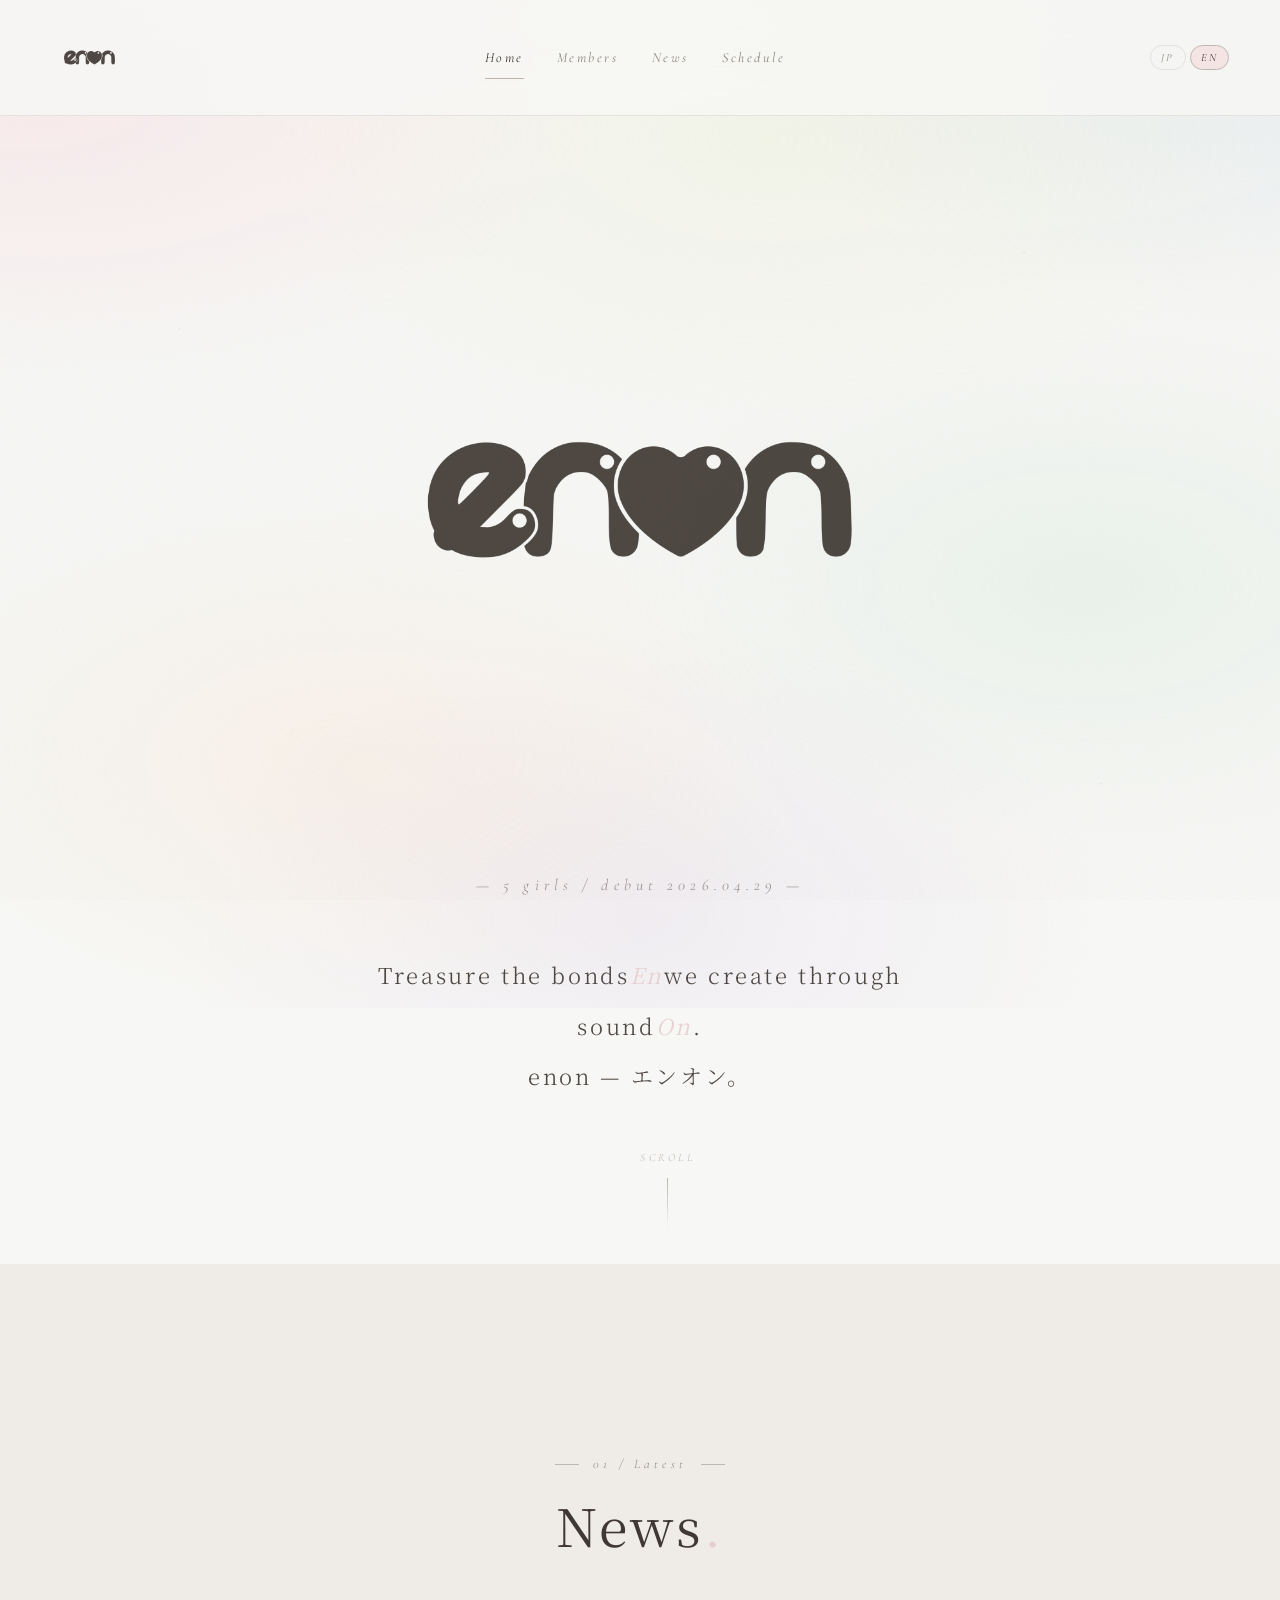
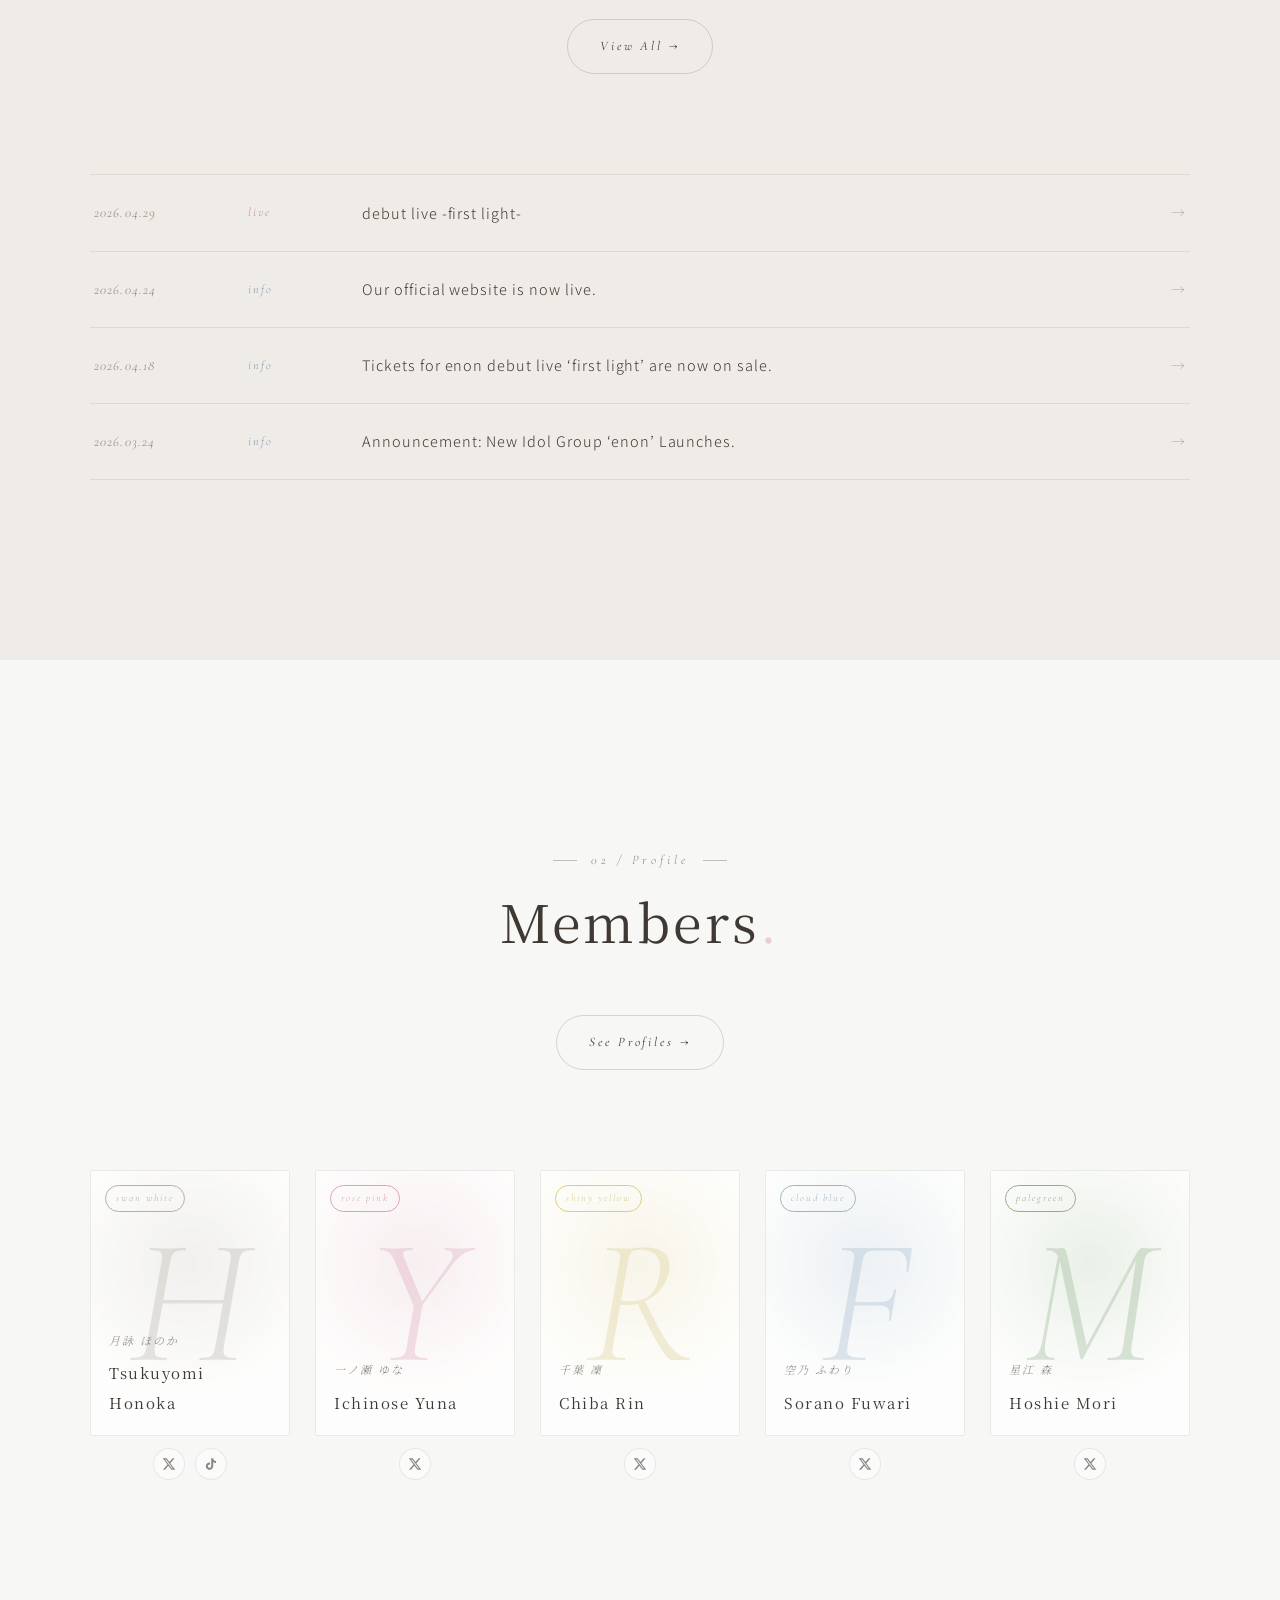
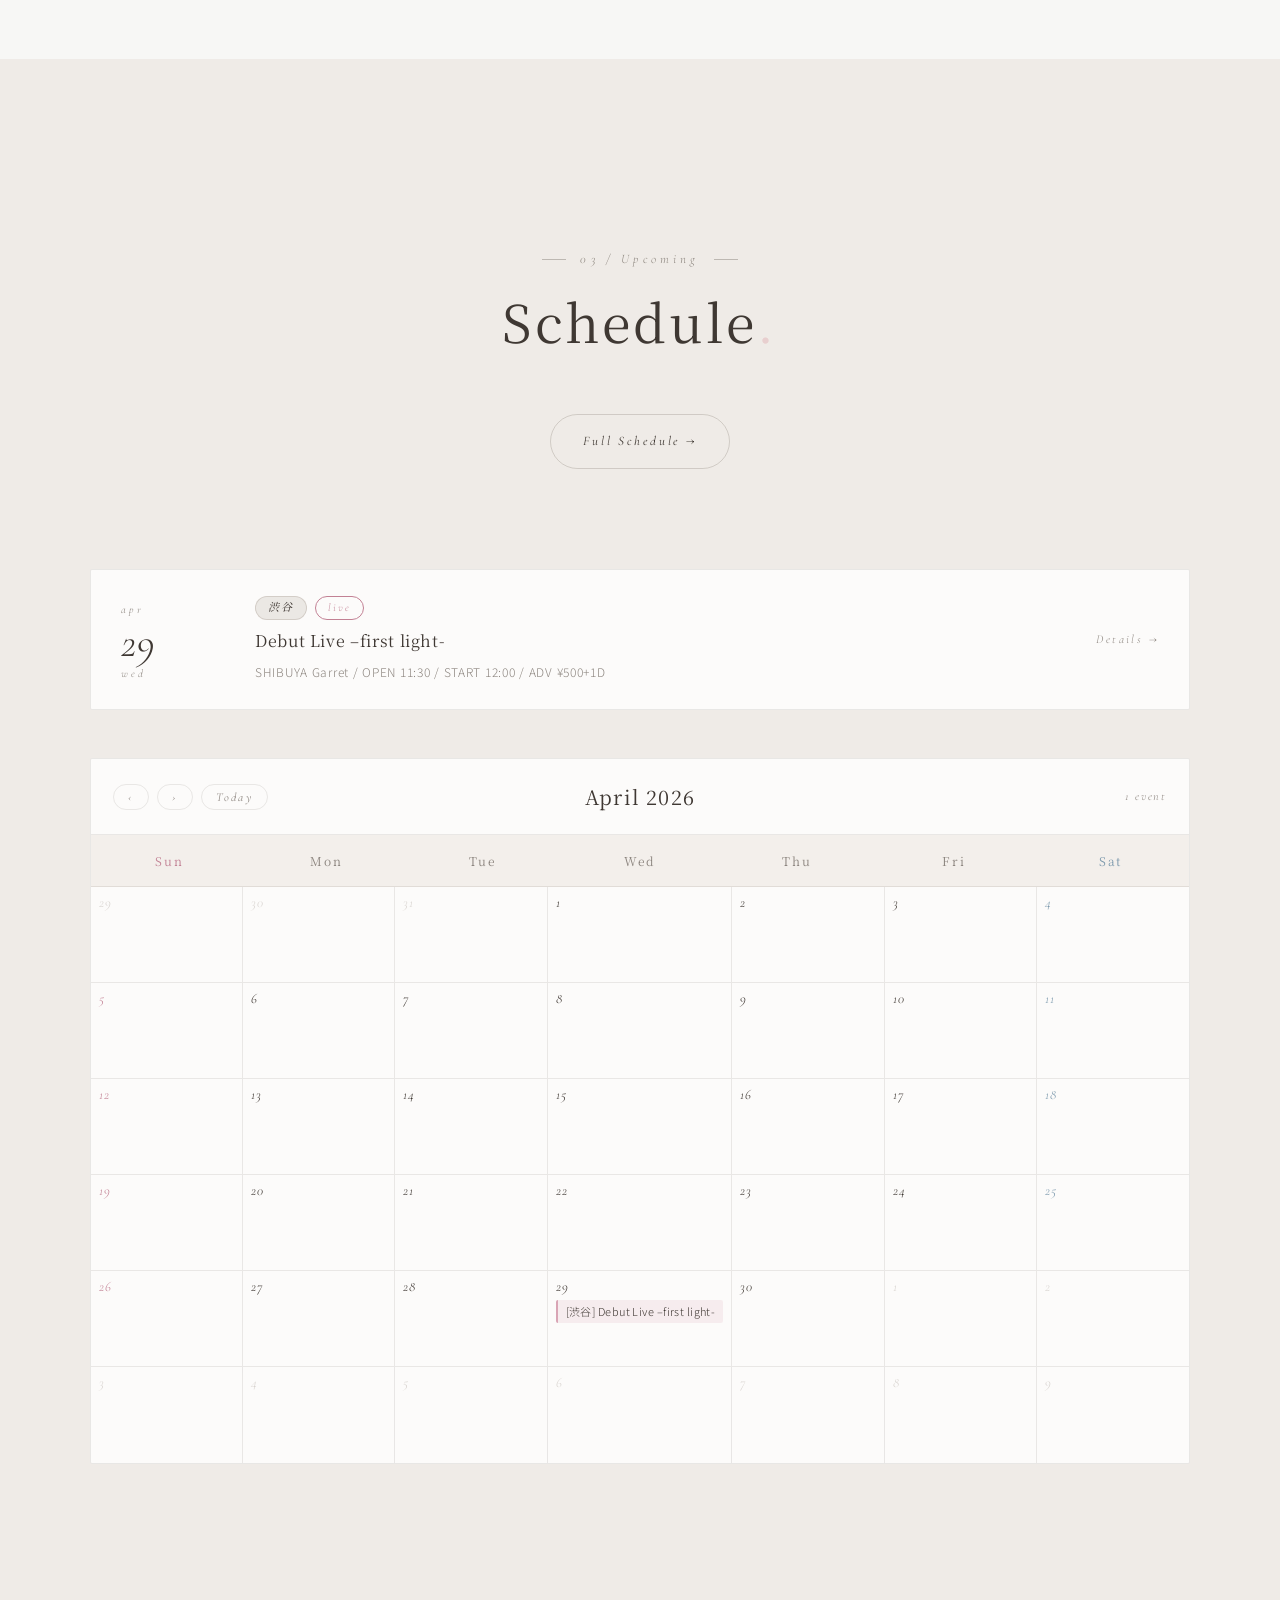
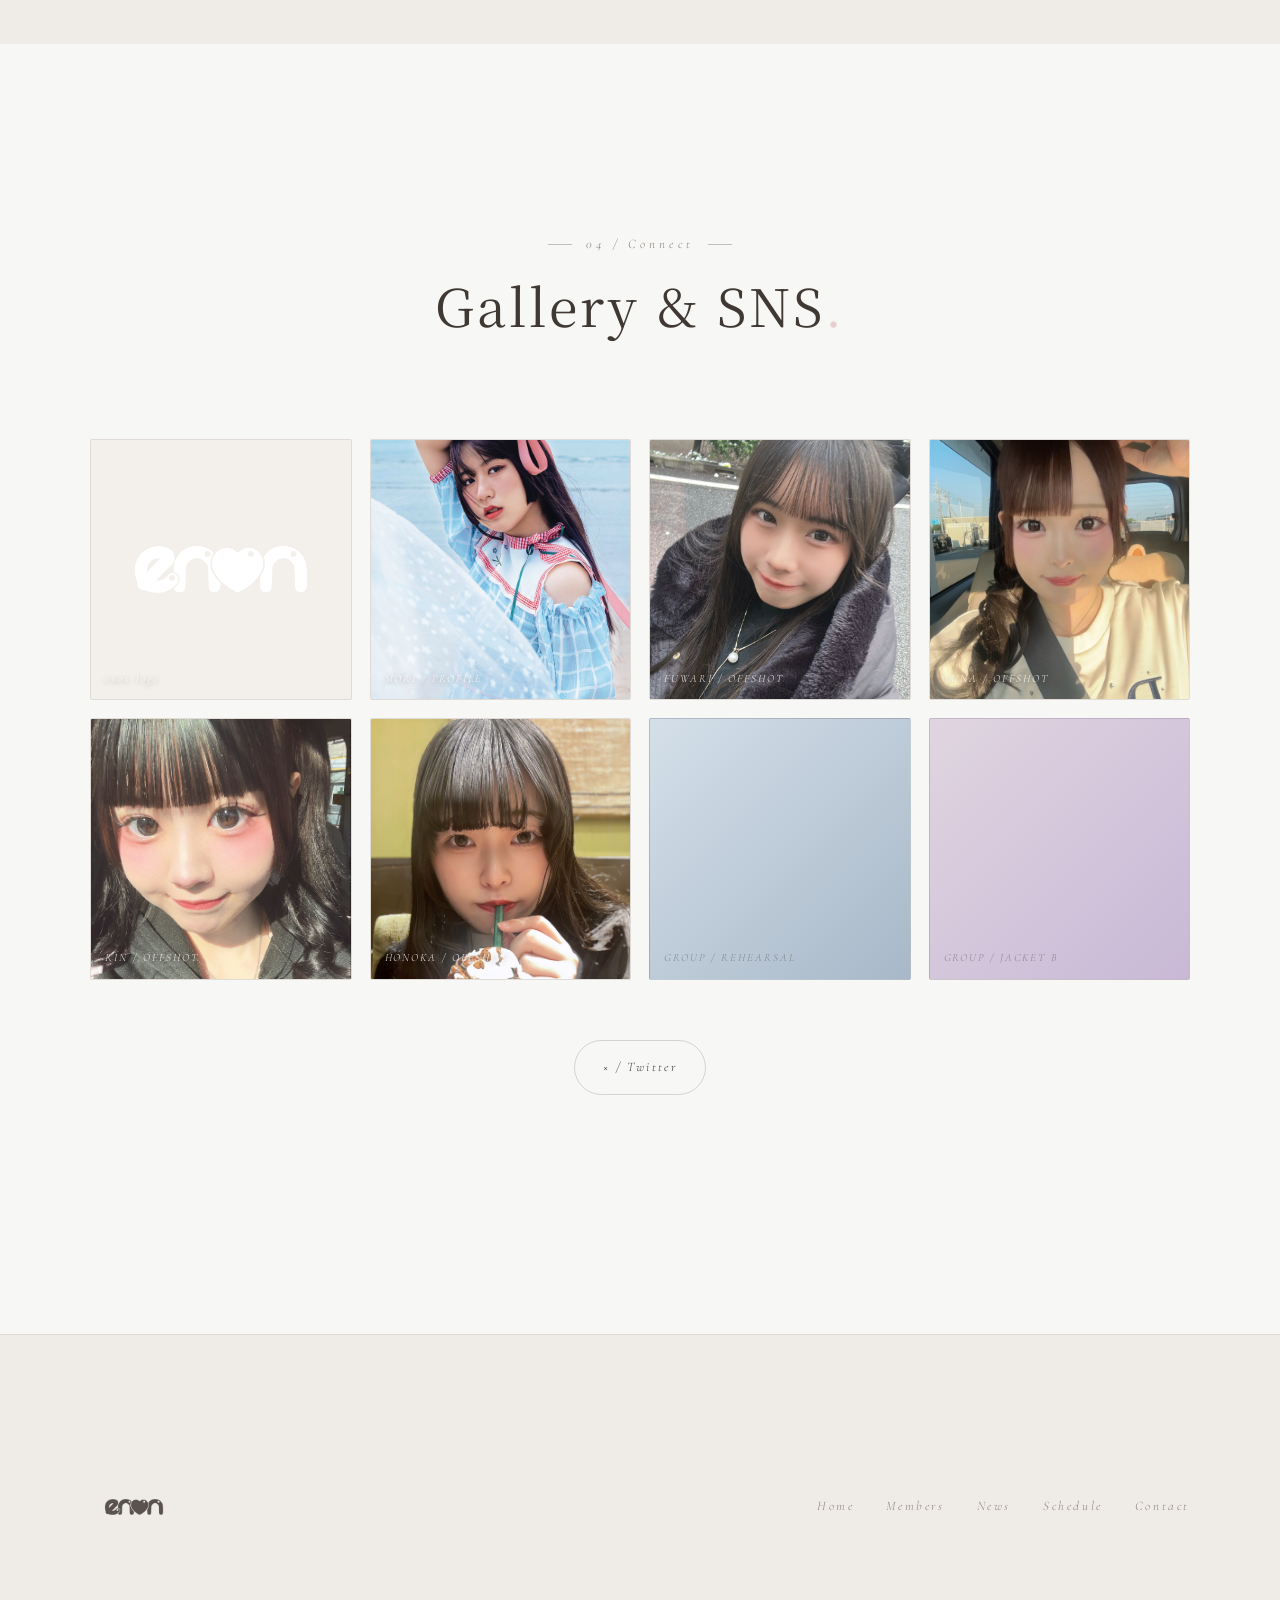
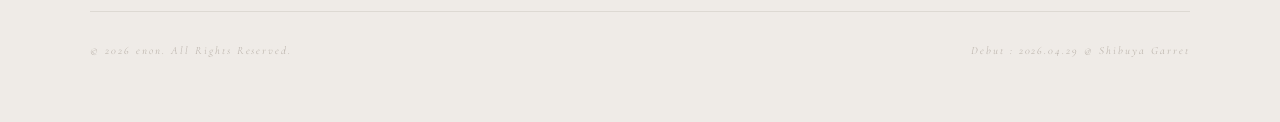
==== commit 5f388716: "Add favicon set (cropped 'e' from logo)" ====
--- a/index.html
+++ b/index.html
@@ -12,7 +12,10 @@
 <meta property="og:url" content="https://enon-idol.com/">
 <meta property="og:image" content="https://enon-idol.com/images/logo.png">
 <meta name="twitter:card" content="summary_large_image">
-<link rel="icon" type="image/png" href="images/logo.png">
+<link rel="icon" type="image/png" sizes="32x32" href="images/favicon-32.png">
+<link rel="icon" type="image/png" sizes="192x192" href="images/favicon-192.png">
+<link rel="apple-touch-icon" href="images/apple-touch-icon.png">
+<link rel="shortcut icon" href="images/favicon.png">
 <link rel="stylesheet" href="css/style.css">
 </head>
 <body>
--- a/css/style.css
+++ b/css/style.css
@@ -1,687 +1,1020 @@
 /* =========================================================
-   enon official site - cool & stylish
+   enon official site — 「背伸びしない美しさ」
+   off-white / mincho serif / quiet feminine
    ========================================================= */
-@import url('https://fonts.googleapis.com/css2?family=Noto+Sans+JP:wght@300;400;500;700&family=Unbounded:wght@300;400;600;800&display=swap');
+@import url('https://fonts.googleapis.com/css2?family=Noto+Sans+JP:wght@300;400;500&family=Noto+Serif+JP:wght@300;400;500;600&family=Cormorant+Garamond:ital,wght@0,300;0,400;0,500;1,300;1,400;1,500&display=swap');
 
 :root{
-  --bg:#050505;
-  --bg-soft:#0e0e10;
-  --panel:#151517;
-  --line:rgba(255,255,255,.08);
-  --text:#f2f2f2;
-  --text-dim:#9a9aa2;
-  --accent:#ffffff;
-  --accent-glow: rgba(255,255,255,.6);
-  /* member colors */
-  --c-honoka:#ffffff;
-  --c-mori:#3ddc84;
-  --c-fuwari:#4fd1ff;
-  --c-yuna:#ff7ab6;
-  --c-rin:#ffd84a;
+  /* base palette — off-white & warm */
+  --bg:#F7F7F5;
+  --bg-soft:rgba(237,232,227,.78);
+  --bg-warm:rgba(242,237,232,.82);
+  --panel:rgba(255,255,255,.78);
+  --line:rgba(63,53,47,.10);
+  --line-strong:rgba(63,53,47,.18);
+
+  --text:#3F3833;
+  --text-dim:#8C857F;
+  --text-soft:#B5ADA6;
+
+  /* accents */
+  --accent:#E8CFCF;       /* smoky pink */
+  --accent-soft:#F4E4E4;
+  --accent-2:#BFB7AE;     /* greige */
+  --accent-3:#C8B8D6;     /* lavender */
+  --accent-4:#B0C5D0;     /* smoky blue */
+
+  /* member colors — softened for light theme */
+  --c-honoka:#B5AFA6;
+  --c-mori:#8FB088;
+  --c-fuwari:#9DB5C7;
+  --c-yuna:#D9A5B5;
+  --c-rin:#D9CB8C;
+
+  /* fonts */
+  --serif:'Noto Serif JP','Cormorant Garamond',serif;
+  --serif-en:'Cormorant Garamond','Noto Serif JP',serif;
+  --sans:'Noto Sans JP',sans-serif;
 }
 
 *{box-sizing:border-box;margin:0;padding:0}
-html,body{background:var(--bg);color:var(--text);}
+html{scroll-behavior:smooth}
+html,body{background:var(--bg);color:var(--text)}
 body{
-  font-family:'Noto Sans JP',sans-serif;
-  font-weight:300;
-  line-height:1.7;
-  letter-spacing:.04em;
-  overflow-x:hidden;
-  -webkit-font-smoothing:antialiased;
-}
-a{color:inherit;text-decoration:none;transition:opacity .25s,color .25s}
-a:hover{opacity:.7}
+  font-family:var(--sans);font-weight:300;
+  line-height:1.95;letter-spacing:.06em;
+  overflow-x:hidden;-webkit-font-smoothing:antialiased;
+  animation: pageEnter 1.4s ease-out both;
+}
+@keyframes pageEnter{from{opacity:0}to{opacity:1}}
+a{color:inherit;text-decoration:none;transition:opacity .5s, color .5s}
+a:hover{opacity:.65}
 img,svg{display:block;max-width:100%}
-h1,h2,h3,h4,.en{font-family:'Unbounded',sans-serif;font-weight:600;letter-spacing:.05em}
-
-/* ---------- grain / vignette background ---------- */
+h1,h2,h3,h4{font-family:var(--serif);font-weight:400;letter-spacing:.04em}
+
+/* aurora — soft pastel rainbow that slowly drifts and shifts */
 body::before{
-  content:"";
-  position:fixed;inset:-10%;
+  content:"";position:fixed;inset:-12%;
   background:
-    radial-gradient(circle at 20% 10%, rgba(122,91,255,.12), transparent 40%),
-    radial-gradient(circle at 80% 90%, rgba(79,209,255,.1), transparent 45%),
-    radial-gradient(circle at 50% 50%, rgba(255,122,182,.06), transparent 60%);
+    radial-gradient(ellipse 55% 38% at 12% 18%, rgba(255,205,215,.28), transparent 65%),
+    radial-gradient(ellipse 45% 35% at 32% 78%, rgba(255,222,188,.20), transparent 65%),
+    radial-gradient(ellipse 50% 38% at 58% 22%, rgba(228,235,182,.18), transparent 65%),
+    radial-gradient(ellipse 45% 35% at 78% 62%, rgba(190,228,205,.20), transparent 65%),
+    radial-gradient(ellipse 52% 38% at 90% 14%, rgba(186,212,228,.22), transparent 65%),
+    radial-gradient(ellipse 45% 40% at 50% 92%, rgba(216,200,232,.20), transparent 65%);
   pointer-events:none;z-index:-2;
-  animation: bgDrift 22s ease-in-out infinite alternate;
+  animation: bgDrift 30s ease-in-out infinite alternate,
+             hueShift 60s linear infinite;
 }
 @keyframes bgDrift{
-  0%  { transform: translate3d(-2%, -1%, 0) scale(1); }
-  50% { transform: translate3d(2%, 1.5%, 0) scale(1.03); }
-  100%{ transform: translate3d(-1%, 1%, 0) scale(1); }
+  0%  {transform:translate3d(-3%,-2%,0) scale(1)}
+  50% {transform:translate3d(2%,1.5%,0) scale(1.04)}
+  100%{transform:translate3d(3%,2%,0) scale(1.06)}
+}
+@keyframes hueShift{
+  0%  {filter:hue-rotate(0deg)}
+  50% {filter:hue-rotate(18deg)}
+  100%{filter:hue-rotate(0deg)}
 }
 body::after{
-  content:"";
-  position:fixed;inset:0;
-  background-image:url("data:image/svg+xml;utf8,<svg xmlns='http://www.w3.org/2000/svg' width='160' height='160'><filter id='n'><feTurbulence type='fractalNoise' baseFrequency='0.9' numOctaves='2'/><feColorMatrix values='0 0 0 0 0 0 0 0 0 0 0 0 0 0 0 0 0 0 0.35 0'/></filter><rect width='100%' height='100%' filter='url(%23n)'/></svg>");
-  opacity:.35;mix-blend-mode:overlay;pointer-events:none;z-index:-1;
+  content:"";position:fixed;inset:0;
+  background-image:url("data:image/svg+xml;utf8,<svg xmlns='http://www.w3.org/2000/svg' width='200' height='200'><filter id='n'><feTurbulence type='fractalNoise' baseFrequency='0.85' numOctaves='2'/><feColorMatrix values='0 0 0 0 0.5 0 0 0 0 0.45 0 0 0 0 0.4 0 0 0 0.05 0'/></filter><rect width='100%' height='100%' filter='url(%23n)'/></svg>");
+  pointer-events:none;z-index:-1;mix-blend-mode:multiply;
 }
 
 /* ---------- HEADER ---------- */
 .site-header{
   position:fixed;top:0;left:0;right:0;z-index:50;
   display:flex;align-items:center;justify-content:space-between;
-  padding:clamp(10px, 1.2vw, 16px) clamp(18px, 3vw, 44px);
-  backdrop-filter: blur(14px);
-  background:rgba(5,5,5,.55);
+  padding:clamp(12px,1.5vw,20px) clamp(20px,4vw,56px);
+  background:rgba(247,247,245,.85);
+  backdrop-filter:blur(20px) saturate(1.05);
   border-bottom:1px solid var(--line);
   gap:16px;
 }
-/* header logo — pushed to max: 60px(mobile) ~ 108px(desktop) */
 .site-header .logo{
   display:flex;align-items:center;flex:0 0 auto;
-  height:clamp(60px, 7.4vw, 108px);
+  height:clamp(48px,6vw,84px);
+}
+@media (max-width:820px){
+  .site-header .logo{height:72px}
+}
+@media (max-width:480px){
+  .site-header .logo{height:80px}
 }
 .site-header .logo img,
 .site-header .logo svg{
-  height:100%;width:auto;
-  object-fit:contain;
-  image-rendering:-webkit-optimize-contrast;
-}
-.site-nav{display:flex;gap:clamp(20px, 2.6vw, 40px)}
+  height:100%;width:auto;object-fit:contain;
+  opacity:.92;
+  transition:opacity .8s, transform 1.2s cubic-bezier(.25,.8,.25,1);
+}
+.site-header .logo:hover img{opacity:1;transform:scale(1.04)}
+.site-nav{display:flex;gap:clamp(20px,2.6vw,40px)}
 .site-nav a{
-  font-family:'Unbounded',sans-serif;
-  font-size:13px;text-transform:uppercase;letter-spacing:.2em;
+  font-family:var(--serif-en);
+  font-style:italic;font-weight:400;
+  font-size:14px;letter-spacing:.18em;
   position:relative;padding:6px 0;color:var(--text-dim);
-}
-.site-nav a.active,.site-nav a:hover{color:var(--text);opacity:1}
+  transition:letter-spacing .6s ease, color .5s ease;
+}
+.site-nav a:hover{letter-spacing:.22em;color:var(--text)}
 .site-nav a::after{
-  content:"";position:absolute;left:50%;right:50%;bottom:-2px;height:1px;background:var(--accent);
-  transition:left .3s ease, right .3s ease;
+  content:"";position:absolute;left:50%;right:50%;bottom:-2px;
+  height:1px;background:var(--accent-2);
+  transition:left .6s ease, right .6s ease;
 }
 .site-nav a:hover::after,
 .site-nav a.active::after{left:0;right:0}
-.menu-toggle{display:none;background:none;border:0;color:var(--text);font-size:28px;cursor:pointer;padding:4px 8px;line-height:1}
-
+.site-nav a.active{color:var(--text)}
+.menu-toggle{
+  display:none;background:none;border:0;color:var(--text);
+  font-size:26px;cursor:pointer;padding:4px 8px;line-height:1;
+}
+
+/* language switcher */
+.lang-switcher{
+  display:flex;gap:4px;align-items:center;
+  margin-left:8px;
+}
+.lang-switcher__btn{
+  background:transparent;border:1px solid var(--line);
+  color:var(--text-dim);
+  font-family:var(--serif-en);font-style:italic;font-weight:400;
+  font-size:11px;letter-spacing:.18em;
+  padding:5px 10px;border-radius:999px;
+  cursor:pointer;transition:all .5s;
+  min-width:36px;
+}
+.lang-switcher__btn:hover{color:var(--text);border-color:var(--accent-2)}
+.lang-switcher__btn.is-active{
+  background:var(--accent-soft);color:var(--text);
+  border-color:var(--accent-2);
+}
 @media (max-width:820px){
-  .site-header{padding:10px 14px}
+  .lang-switcher{margin-left:auto;margin-right:8px}
+  .lang-switcher__btn{padding:4px 8px;font-size:10px;min-width:32px}
+}
+@media (max-width:820px){
   .menu-toggle{display:block}
   .site-nav{
     position:absolute;top:100%;left:0;right:0;
     flex-direction:column;gap:0;
-    background:rgba(5,5,5,.96);
+    background:rgba(247,247,245,.97);
     border-bottom:1px solid var(--line);
-    max-height:0;overflow:hidden;transition:max-height .35s ease;
+    max-height:0;overflow:hidden;transition:max-height .6s ease;
   }
-  .site-nav a{padding:18px 24px;border-top:1px solid var(--line)}
+  .site-nav a{padding:18px 24px;border-top:1px solid var(--line);font-style:normal}
   .site-nav.open{max-height:500px}
-}
-/* narrow desktop: nav gap shrinks to avoid logo collision */
+  .site-nav.open a{animation: menuItemIn .55s cubic-bezier(.25,.8,.25,1) both}
+  .site-nav.open a:nth-child(1){animation-delay:.05s}
+  .site-nav.open a:nth-child(2){animation-delay:.10s}
+  .site-nav.open a:nth-child(3){animation-delay:.15s}
+  .site-nav.open a:nth-child(4){animation-delay:.20s}
+  @keyframes menuItemIn{
+    from{opacity:0;transform:translateX(-12px)}
+    to{opacity:1;transform:none}
+  }
+}
 @media (min-width:821px) and (max-width:1080px){
   .site-nav{gap:18px}
-  .site-nav a{font-size:12px}
+  .site-nav a{font-size:13px}
 }
 
 /* ---------- HERO ---------- */
 .hero{
   min-height:100vh;
   display:flex;flex-direction:column;align-items:center;justify-content:center;
-  position:relative;text-align:center;
-  padding:clamp(170px, 18vh, 220px) clamp(20px, 4vw, 48px) clamp(100px, 14vh, 140px);
-  gap:clamp(20px, 3vh, 36px);
-}
-/* hero logo — fluid: 440px mobile floor, up to 1120px on large desktop */
+  position:relative;text-align:center;overflow:hidden;
+  padding:clamp(160px,20vh,220px) clamp(24px,5vw,60px) clamp(120px,18vh,180px);
+  gap:clamp(36px,5.5vh,60px);
+}
+/* hero ambient floating dots — subtle "petals" */
+.hero::before{
+  content:"";position:absolute;inset:-10%;pointer-events:none;
+  background-image:
+    radial-gradient(2px 2px at 20% 30%, rgba(232,207,207,.55), transparent 60%),
+    radial-gradient(2px 2px at 80% 60%, rgba(176,197,208,.45), transparent 60%),
+    radial-gradient(1.5px 1.5px at 50% 80%, rgba(200,184,214,.45), transparent 60%),
+    radial-gradient(1.5px 1.5px at 35% 65%, rgba(232,207,207,.4), transparent 60%),
+    radial-gradient(2px 2px at 75% 25%, rgba(176,197,208,.42), transparent 60%),
+    radial-gradient(1.5px 1.5px at 12% 50%, rgba(200,184,214,.4), transparent 60%),
+    radial-gradient(1px 1px at 90% 85%, rgba(232,207,207,.45), transparent 60%),
+    radial-gradient(1.5px 1.5px at 60% 15%, rgba(176,197,208,.4), transparent 60%);
+  animation: petalsDrift 26s ease-in-out infinite alternate;
+  z-index:0;
+}
+@keyframes petalsDrift{
+  0%  {transform:translate3d(-12px,-12px,0)}
+  100%{transform:translate3d(12px,16px,0)}
+}
+.hero > *{position:relative;z-index:1}
+
 .hero__logo{
   display:block;margin:0 auto;
-  width:clamp(440px, 78vw, 1120px);
-  height:auto;
-  max-width:94vw;
-  filter:drop-shadow(0 0 52px var(--accent-glow));
-  animation: heroIn 1.2s cubic-bezier(.2,.8,.2,1) both, heroBreath 6s ease-in-out 1.2s infinite;
+  width:clamp(320px,50vw,680px);
+  height:auto;max-width:88vw;
+  opacity:.92;
+  animation: heroIn 2.2s cubic-bezier(.2,.7,.2,1) both,
+             heroFloat 9s ease-in-out 2.4s infinite;
 }
 @keyframes heroIn{
-  0%  { opacity:0; transform: translateY(14px) scale(.96); filter: drop-shadow(0 0 0 rgba(255,255,255,0)); }
-  100%{ opacity:1; transform: none; filter: drop-shadow(0 0 44px var(--accent-glow)); }
-}
-@keyframes heroBreath{
-  0%,100%{ filter: drop-shadow(0 0 36px rgba(255,255,255,.45)); transform: scale(1); }
-  50%    { filter: drop-shadow(0 0 58px rgba(255,255,255,.65)); transform: scale(1.012); }
+  from{opacity:0;transform:translateY(8px) scale(.985)}
+  to  {opacity:.92;transform:none}
+}
+@keyframes heroFloat{
+  0%,100%{transform:translateY(0)}
+  50%{transform:translateY(-7px)}
 }
 @media (max-width:820px){
-  .hero__logo{width:min(92vw, 720px)}
-}
-@media (max-width:480px){
-  .hero__logo{width:94vw}
+  .hero__logo{width:min(72vw,460px)}
 }
 .hero__tagline{
-  font-family:'Unbounded',sans-serif;font-weight:300;
-  font-size:clamp(12px,1.4vw,15px);letter-spacing:.45em;text-transform:uppercase;
+  font-family:var(--serif-en);font-style:italic;font-weight:300;
+  font-size:clamp(13px,1.5vw,16px);letter-spacing:.32em;
   color:var(--text-dim);margin:0;
-  animation: heroFadeUp .9s cubic-bezier(.2,.8,.2,1) .6s both;
+  animation:heroIn 2s ease .8s both;
 }
 .hero__concept{
-  font-size:clamp(18px,2.2vw,26px);font-weight:500;line-height:1.85;
-  max-width:780px;margin:0 auto;
-  animation: heroFadeUp 1s cubic-bezier(.2,.8,.2,1) .85s both;
-}
-@keyframes heroFadeUp{
-  from{ opacity:0; transform: translateY(20px); }
-  to  { opacity:1; transform:none; }
+  font-family:var(--serif);font-weight:300;
+  font-size:clamp(16px,2vw,22px);line-height:2.3;letter-spacing:.12em;
+  max-width:540px;margin:0 auto;color:var(--text);
+  animation:heroIn 2s ease 1.2s both;
 }
 .hero__concept .mark{
-  display:inline-block;
-  background:linear-gradient(120deg,#fff 0%,#fff 50%,#3ddc84 50%,#3ddc84 100%);
-  -webkit-background-clip:text;background-clip:text;color:transparent;
-  font-weight:700;
+  font-weight:400;color:var(--accent);font-style:italic;
 }
 .hero__scroll{
   position:absolute;bottom:36px;left:50%;transform:translateX(-50%);
-  font-family:'Unbounded',sans-serif;font-size:10px;letter-spacing:.35em;color:var(--text-dim);
+  font-family:var(--serif-en);font-style:italic;
+  font-size:11px;letter-spacing:.32em;color:var(--text-soft);
   display:flex;flex-direction:column;align-items:center;gap:10px;
-  animation: heroFadeUp .9s cubic-bezier(.2,.8,.2,1) 1.4s both;
+  animation:heroIn 2s ease 1.8s both;
 }
 .hero__scroll::after{
-  content:"";width:1px;height:40px;background:linear-gradient(to bottom,var(--text-dim),transparent);
-  animation:scrolln 2.2s infinite;
-}
-@keyframes scrolln{0%{transform:scaleY(0);transform-origin:top}50%{transform:scaleY(1);transform-origin:top}51%{transform-origin:bottom}100%{transform:scaleY(0);transform-origin:bottom}}
+  content:"";width:1px;height:50px;
+  background:linear-gradient(to bottom, var(--text-soft), transparent);
+  animation:scrolln 3.5s ease infinite;
+}
+@keyframes scrolln{
+  0%{transform:scaleY(0);transform-origin:top}
+  50%{transform:scaleY(1);transform-origin:top}
+  51%{transform-origin:bottom}
+  100%{transform:scaleY(0);transform-origin:bottom}
+}
 
 /* ---------- SECTION ---------- */
-.section{padding:clamp(72px, 10vw, 128px) clamp(20px, 4vw, 48px)}
-.section--alt{background:linear-gradient(180deg,transparent 0%,rgba(255,255,255,.02) 50%,transparent 100%)}
-.section__inner{max-width:1240px;margin:0 auto}
-.section__head{margin-bottom:clamp(40px, 6vw, 72px);display:flex;align-items:flex-end;justify-content:space-between;gap:24px;flex-wrap:wrap}
+.section{padding:clamp(100px,14vw,180px) clamp(24px,5vw,56px)}
+.section--alt{background:var(--bg-soft)}
+.section__inner{max-width:1100px;margin:0 auto}
+.section__head{
+  margin-bottom:clamp(56px,8vw,100px);text-align:center;
+}
 .section__label{
-  font-family:'Unbounded',sans-serif;font-size:11px;letter-spacing:.4em;text-transform:uppercase;color:var(--text-dim);
-  display:flex;align-items:center;gap:12px;
-}
-.section__label::before{content:"";display:inline-block;width:28px;height:1px;background:var(--text-dim)}
+  font-family:var(--serif-en);font-style:italic;font-weight:300;
+  font-size:13px;letter-spacing:.32em;
+  color:var(--text-dim);margin-bottom:14px;
+  display:inline-flex;align-items:center;gap:14px;
+}
+.section__label::before,
+.section__label::after{
+  content:"";display:inline-block;height:1px;background:currentColor;opacity:.5;
+  width:0;transition:width 1.6s cubic-bezier(.25,.8,.25,1);
+}
+.reveal.visible .section__label::before,
+.reveal.visible .section__label::after,
+.section__head.reveal.visible .section__label::before,
+.section__head.reveal.visible .section__label::after{width:24px}
+
 .section__title{
-  font-family:'Unbounded',sans-serif;font-size:clamp(36px,5vw,64px);font-weight:800;
-  line-height:1;margin-top:14px;letter-spacing:.02em;
+  font-family:var(--serif);font-weight:400;
+  font-size:clamp(32px,4.5vw,52px);
+  letter-spacing:.06em;line-height:1.3;color:var(--text);
+}
+.section__title .dot{
+  color:var(--accent);display:inline-block;
+  animation: dotBreathe 6s ease-in-out infinite;
+  transform-origin:center bottom;
+}
+@keyframes dotBreathe{
+  0%,100%{opacity:.7;transform:scale(1)}
+  50%{opacity:1;transform:scale(1.18)}
+}
+.section__link{
+  font-family:var(--serif-en);font-style:italic;font-weight:400;
+  display:inline-block;
+  font-size:13px;letter-spacing:.22em;
+  margin-top:clamp(40px,5vw,60px);
+  padding:14px 32px;border:1px solid var(--line-strong);
+  border-radius:999px;color:var(--text);
+  transition:all .6s ease;
+}
+.section__link:hover{
+  border-color:var(--accent-2);background:var(--accent-soft);opacity:1;
+  transform:translateY(-2px);
+  letter-spacing:.26em;
+}
+
+/* ---------- NEWS rows ---------- */
+.news-list{display:flex;flex-direction:column}
+.news-item{
+  display:grid;grid-template-columns:130px 90px 1fr auto;gap:24px;
+  padding:24px 4px;border-bottom:1px solid var(--line);align-items:center;
+  transition:background .6s, padding-left .5s;
+}
+.news-item:first-child{border-top:1px solid var(--line)}
+.news-item:hover{background:var(--bg-warm);padding-left:14px}
+.news-item__date{
+  font-family:var(--serif-en);font-style:italic;
+  font-size:14px;color:var(--text-dim);letter-spacing:.08em;
+}
+.news-item__tag{
+  font-family:var(--serif-en);font-style:italic;
+  font-size:12px;letter-spacing:.18em;
+  color:var(--text-dim);justify-self:start;text-transform:lowercase;
+  padding:0;border:none;background:none;
+}
+.news-item__tag.live{color:#C28194}
+.news-item__tag.info{color:#7B98AC}
+.news-item__tag.media{color:#7DA86B}
+.news-item__tag.goods{color:#B5A56B}
+.news-item__title{
+  font-size:14.5px;font-weight:300;line-height:1.7;color:var(--text);
   position:relative;display:inline-block;
 }
-.section__title .dot{
-  color:var(--c-yuna);
-  display:inline-block;
-  animation: dotPulse 2.4s ease-in-out infinite;
-  transform-origin:center bottom;
-}
-@keyframes dotPulse{
-  0%,100%{ transform: scale(1); opacity:1; }
-  50%    { transform: scale(1.3); opacity:.6; }
-}
-.section__link{
-  font-family:'Unbounded',sans-serif;font-size:12px;letter-spacing:.25em;text-transform:uppercase;
-  border:1px solid var(--line);padding:14px 22px;border-radius:999px;transition:all .3s;
-}
-.section__link:hover{border-color:var(--text);background:var(--text);color:#000;opacity:1}
-
-/* ---------- NEWS (top) ---------- */
-.news-list{display:flex;flex-direction:column;border-top:1px solid var(--line)}
-.news-item{
-  display:grid;grid-template-columns:140px 120px 1fr auto;gap:24px;
-  padding:22px 4px;border-bottom:1px solid var(--line);
-  align-items:center;transition:background .3s;
-}
-.news-item:hover{background:rgba(255,255,255,.03)}
-.news-item__date{font-family:'Unbounded',sans-serif;font-size:13px;color:var(--text-dim);letter-spacing:.1em}
-.news-item__tag{
-  font-family:'Unbounded',sans-serif;font-size:10px;letter-spacing:.2em;text-transform:uppercase;
-  padding:5px 10px;border:1px solid var(--line);border-radius:3px;text-align:center;color:var(--text-dim);
-  justify-self:start;
-}
-.news-item__tag.live{color:var(--c-yuna);border-color:var(--c-yuna)}
-.news-item__tag.info{color:var(--c-fuwari);border-color:var(--c-fuwari)}
-.news-item__tag.media{color:var(--c-mori);border-color:var(--c-mori)}
-.news-item__tag.goods{color:var(--c-rin);border-color:var(--c-rin)}
-.news-item__title{font-size:15px;font-weight:400}
-.news-item__arrow{color:var(--text-dim);font-family:'Unbounded',sans-serif}
+.news-item__title::after{
+  content:"";position:absolute;left:0;bottom:-4px;
+  width:0;height:1px;background:var(--accent-2);
+  transition:width 1.2s cubic-bezier(.25,.8,.25,1);
+}
+.news-item:hover .news-item__title::after{width:60%}
+.news-item__arrow{
+  color:var(--text-soft);font-family:var(--serif);font-size:14px;
+  transition:transform .8s cubic-bezier(.25,.8,.25,1), color .6s;
+}
+.news-item:hover .news-item__arrow{transform:translateX(8px);color:var(--text)}
 
 @media (max-width:720px){
-  .news-item{grid-template-columns:1fr auto;row-gap:8px}
-  .news-item__date{grid-column:1}
-  .news-item__tag{grid-column:2;grid-row:1}
-  .news-item__title{grid-column:1 / -1}
+  .news-item{grid-template-columns:1fr;row-gap:6px;padding:18px 4px}
+  .news-item__date,.news-item__tag{display:inline-block;margin-right:14px}
   .news-item__arrow{display:none}
-}
-
-/* ---------- MEMBERS grid (top) ---------- */
-.member-grid{display:grid;grid-template-columns:repeat(5,1fr);gap:clamp(12px, 1.6vw, 22px)}
+  .news-item:hover{padding-left:4px}
+}
+
+/* ---------- MEMBER GRID ---------- */
+.member-grid{
+  display:grid;grid-template-columns:repeat(5,1fr);
+  gap:clamp(16px,2vw,32px);
+}
 @media (max-width:1000px){.member-grid{grid-template-columns:repeat(3,1fr)}}
-@media (max-width:600px){.member-grid{grid-template-columns:repeat(2,1fr);gap:12px}}
+@media (max-width:600px){.member-grid{grid-template-columns:repeat(2,1fr);gap:14px}}
+
 .member-card{
   position:relative;overflow:hidden;
   aspect-ratio:3/4;
-  border:1px solid var(--line);border-radius:4px;
+  border:1px solid var(--line);border-radius:2px;
   background:var(--panel);
-  transition:transform .6s cubic-bezier(.2,.8,.2,1), border-color .3s, box-shadow .4s;
+  transition:transform 1s ease, border-color .8s, box-shadow 1s;
 }
 .member-card:hover{
-  transform:translateY(-8px) scale(1.02);
-  border-color:var(--m-color,#fff);
-  box-shadow:0 18px 40px -12px color-mix(in srgb, var(--m-color,#fff) 35%, transparent);
+  transform:translateY(-6px) rotate(-.3deg);
+  border-color:var(--m-color, var(--accent-2));
+  box-shadow:0 26px 52px -20px rgba(63,53,47,.16);
 }
 .member-card__bg{
   position:absolute;inset:0;
-  background:radial-gradient(circle at 50% 40%, var(--m-color,#fff) 0%, transparent 60%);
-  opacity:.18;transition:opacity .4s, transform .6s;
-  animation: memberBgPulse 8s ease-in-out infinite;
-}
-.member-card:hover .member-card__bg{opacity:.42;transform:scale(1.15)}
-@keyframes memberBgPulse{
-  0%,100%{ transform: scale(1); }
-  50%    { transform: scale(1.08); }
-}
+  background:radial-gradient(circle at 50% 35%, var(--m-color, var(--accent)) 0%, transparent 70%);
+  opacity:.18;transition:opacity 1.2s;
+}
+.member-card:hover .member-card__bg{opacity:.30}
 .member-card__initial{
   position:absolute;inset:0;display:flex;align-items:center;justify-content:center;
-  font-family:'Unbounded',sans-serif;font-size:150px;font-weight:800;
-  color:var(--m-color,#fff);opacity:.25;line-height:1;
-  transition:transform .6s cubic-bezier(.2,.8,.2,1), opacity .4s;
-  animation: initialFloat 6s ease-in-out infinite;
-}
-.member-card:hover .member-card__initial{transform: translateY(-6px) scale(1.08);opacity:.45}
-@keyframes initialFloat{
-  0%,100%{ transform: translateY(0); }
-  50%    { transform: translateY(-5px); }
-}
+  font-family:var(--serif-en);font-style:italic;font-weight:300;
+  font-size:clamp(110px,14vw,180px);
+  color:var(--m-color, var(--accent-2));opacity:.32;line-height:1;
+  transition:opacity 1s;
+}
+.member-card:hover .member-card__initial{opacity:.55}
 .member-card__info{
-  position:absolute;left:16px;right:16px;bottom:16px;z-index:2;
-}
-.member-card__name-en{font-family:'Unbounded',sans-serif;font-size:11px;letter-spacing:.25em;color:var(--text-dim);text-transform:uppercase;margin-bottom:6px}
-.member-card__name-jp{font-size:17px;font-weight:500;letter-spacing:.08em}
+  position:absolute;left:18px;right:18px;bottom:18px;z-index:2;
+}
+.member-card__name-en{
+  font-family:var(--serif-en);font-style:italic;
+  font-size:11px;letter-spacing:.18em;color:var(--text-dim);
+  margin-bottom:6px;
+}
+.member-card__name-jp{
+  font-family:var(--serif);font-weight:400;
+  font-size:15px;letter-spacing:.1em;color:var(--text);
+}
 .member-card__color-tag{
   position:absolute;top:14px;left:14px;z-index:2;
-  font-family:'Unbounded',sans-serif;font-size:10px;letter-spacing:.2em;
-  padding:4px 10px;border:1px solid var(--m-color,#fff);color:var(--m-color,#fff);border-radius:2px;
-  transition:background .3s, color .3s;
-}
-.member-card:hover .member-card__color-tag{background:var(--m-color,#fff);color:#000}
-
-/* ---------- members detail page ---------- */
-.members-stack{display:flex;flex-direction:column;gap:120px}
+  font-family:var(--serif-en);font-style:italic;
+  font-size:10px;letter-spacing:.2em;
+  padding:3px 10px;border:1px solid var(--m-color, var(--accent-2));
+  color:var(--m-color, var(--accent-2));
+  border-radius:999px;text-transform:lowercase;
+  transition:background .5s, color .5s;
+}
+.member-card:hover .member-card__color-tag{
+  background:var(--m-color, var(--accent-2));color:#fff;
+}
+
+/* ---------- Member SNS icons ---------- */
+.member-card-wrap{display:flex;flex-direction:column;gap:12px}
+.member-card__sns,
+.member-detail__sns{
+  display:flex;justify-content:center;gap:10px;
+}
+.member-card__sns__icon,
+.member-detail__sns__icon{
+  width:32px;height:32px;
+  display:inline-flex;align-items:center;justify-content:center;
+  border-radius:50%;
+  background:rgba(255,255,255,.55);
+  border:1px solid var(--line);
+  color:var(--text-dim);
+  transition:all .5s ease;
+}
+.member-card__sns__icon svg,
+.member-detail__sns__icon svg{
+  width:14px;height:14px;display:block;
+}
+.member-card__sns__icon:hover,
+.member-detail__sns__icon:hover{
+  color:var(--text);background:var(--accent-soft);border-color:var(--accent-2);
+  transform:translateY(-2px);
+  opacity:1;
+}
+.member-detail__sns{margin-top:4px}
+.member-detail__sns__icon{width:38px;height:38px}
+.member-detail__sns__icon svg{width:16px;height:16px}
+
+/* group section on members.html (filter target: "Group") */
+.group-section{
+  margin-bottom:clamp(60px,8vw,100px);
+  padding:clamp(40px,6vw,80px) clamp(24px,4vw,56px);
+  background:rgba(255,255,255,.6);
+  border:1px solid var(--line);border-radius:2px;
+  text-align:center;
+}
+.group-section__inner{max-width:680px;margin:0 auto}
+.group-section__kicker{
+  font-family:var(--serif-en);font-style:italic;font-weight:300;
+  font-size:13px;letter-spacing:.32em;color:var(--text-dim);margin-bottom:18px;
+}
+.group-section__name{
+  font-family:var(--serif);font-weight:400;
+  font-size:clamp(32px,4.5vw,52px);letter-spacing:.06em;line-height:1.3;
+  color:var(--text);margin-bottom:14px;
+}
+.group-section__reading{
+  font-family:var(--serif-en);font-style:italic;font-weight:300;
+  font-size:.5em;letter-spacing:.2em;color:var(--text-dim);
+  display:inline-block;margin-left:14px;vertical-align:middle;
+}
+.group-section__concept{
+  font-family:var(--serif);font-weight:300;
+  font-size:clamp(16px,2vw,20px);line-height:2.2;letter-spacing:.1em;
+  color:var(--text);margin-top:24px;
+}
+.group-section__concept p{margin-bottom:1em}
+.group-section__concept p:last-child{margin-bottom:0}
+.group-section__concept .mark{
+  font-weight:400;color:var(--accent);font-style:italic;
+}
+
+/* MEMBERS detail page */
+.members-stack{display:flex;flex-direction:column;gap:clamp(80px,12vw,160px)}
 .member-detail{
-  display:grid;grid-template-columns:1fr 1fr;gap:60px;align-items:center;
-}
-.member-detail:nth-child(even){grid-template-columns:1fr 1fr}
-.member-detail:nth-child(even) .member-detail__visual{order:2}
+  display:grid;grid-template-columns:1fr 1fr;gap:clamp(40px,6vw,80px);
+  align-items:center;
+}
+.member-detail:nth-child(even) .member-detail__visual-wrap{order:2}
 @media (max-width:860px){
   .member-detail,.member-detail:nth-child(even){grid-template-columns:1fr;gap:30px}
-  .member-detail:nth-child(even) .member-detail__visual{order:0}
-}
+  .member-detail:nth-child(even) .member-detail__visual-wrap{order:0}
+}
+.member-detail__visual-wrap{display:flex;flex-direction:column;gap:18px}
 .member-detail__visual{
-  aspect-ratio:4/5;border:1px solid var(--line);border-radius:4px;
+  aspect-ratio:4/5;border:1px solid var(--line);border-radius:2px;
   position:relative;overflow:hidden;background:var(--panel);
 }
 .member-detail__visual::before{
   content:"";position:absolute;inset:0;
-  background:radial-gradient(circle at 50% 40%, var(--m-color,#fff) 0%, transparent 55%);
+  background:radial-gradient(circle at 50% 35%, var(--m-color, var(--accent)) 0%, transparent 65%);
   opacity:.22;
 }
 .member-detail__visual .initial{
   position:absolute;inset:0;display:flex;align-items:center;justify-content:center;
-  font-family:'Unbounded',sans-serif;font-size:clamp(160px,22vw,280px);font-weight:800;
-  color:var(--m-color,#fff);opacity:.3;line-height:1;
+  font-family:var(--serif-en);font-style:italic;font-weight:300;
+  font-size:clamp(140px,20vw,260px);
+  color:var(--m-color, var(--accent-2));opacity:.36;line-height:1;
 }
 .member-detail__no{
-  position:absolute;top:20px;left:20px;
-  font-family:'Unbounded',sans-serif;font-size:12px;letter-spacing:.25em;color:var(--text-dim);
+  position:absolute;top:24px;left:24px;
+  font-family:var(--serif-en);font-style:italic;
+  font-size:12px;letter-spacing:.25em;color:var(--text-dim);
 }
 .member-detail__body .en-name{
-  font-family:'Unbounded',sans-serif;font-size:12px;letter-spacing:.3em;text-transform:uppercase;color:var(--m-color,#fff);margin-bottom:12px;
+  font-family:var(--serif-en);font-style:italic;
+  font-size:13px;letter-spacing:.3em;
+  color:var(--m-color, var(--accent-2));margin-bottom:14px;
 }
 .member-detail__body .jp-name{
-  font-family:'Unbounded',sans-serif;font-size:clamp(36px,4.5vw,56px);font-weight:800;line-height:1.05;margin-bottom:4px;
-}
-.member-detail__body .jp-name span{font-family:'Noto Sans JP',sans-serif;font-weight:500}
-.member-detail__body .read{font-size:13px;color:var(--text-dim);margin-bottom:24px;letter-spacing:.1em}
+  font-family:var(--serif);font-weight:400;
+  font-size:clamp(32px,4vw,48px);line-height:1.15;letter-spacing:.05em;
+  margin-bottom:6px;color:var(--text);
+}
+.member-detail__body .jp-name span{font-family:var(--serif);font-weight:300;margin-left:6px}
+.member-detail__body .read{
+  font-size:13px;color:var(--text-dim);margin-bottom:28px;letter-spacing:.12em;
+}
 .member-detail__body .catch{
-  font-size:17px;line-height:1.9;font-weight:400;margin:24px 0;
-  padding-left:16px;border-left:2px solid var(--m-color,#fff);
-}
+  font-family:var(--serif);font-weight:300;
+  font-size:17px;line-height:2.0;
+  margin:24px 0;padding:0 0 0 22px;
+  border-left:1px solid var(--m-color, var(--accent-2));color:var(--text);
+}
+.member-detail__body p{font-size:14px;line-height:2.0;color:var(--text)}
 .member-detail__body dl{
-  display:grid;grid-template-columns:100px 1fr;gap:10px 20px;font-size:13px;
-  border-top:1px solid var(--line);padding-top:20px;
-}
-.member-detail__body dt{color:var(--text-dim);font-family:'Unbounded',sans-serif;font-size:11px;letter-spacing:.2em;text-transform:uppercase}
-.member-detail__body dd{color:var(--text)}
+  display:grid;grid-template-columns:100px 1fr;gap:14px 24px;font-size:13px;
+  margin-top:32px;padding-top:24px;border-top:1px solid var(--line);
+}
+.member-detail__body dt{
+  color:var(--text-dim);font-family:var(--serif-en);font-style:italic;
+  font-size:12px;letter-spacing:.18em;text-transform:lowercase;
+}
+.member-detail__body dd{color:var(--text);font-size:14px}
 
 /* ---------- SCHEDULE ---------- */
-.schedule-list{display:flex;flex-direction:column;gap:12px}
+.schedule-list{display:flex;flex-direction:column;gap:14px}
 .schedule-row{
-  display:grid;grid-template-columns:120px 1fr auto;gap:24px;align-items:center;
-  padding:22px 24px;border:1px solid var(--line);border-radius:4px;background:var(--panel);
-  transition:border-color .3s, transform .35s cubic-bezier(.2,.8,.2,1), background .3s;
+  display:grid;grid-template-columns:110px 1fr auto;gap:24px;align-items:center;
+  padding:26px 30px;background:var(--panel);
+  border:1px solid var(--line);border-radius:2px;
+  transition:border-color .6s, transform .8s, box-shadow .8s;
+  text-decoration:none;color:inherit;
   position:relative;overflow:hidden;
 }
-.schedule-row::before{
-  content:"";position:absolute;left:0;top:0;bottom:0;width:3px;
-  background:linear-gradient(180deg, var(--c-yuna), transparent);
-  transform:scaleY(0);transform-origin:top;transition:transform .4s;
-}
-.schedule-row:hover{border-color:var(--text);transform:translateX(6px);background:rgba(255,255,255,.03)}
-.schedule-row:hover::before{transform:scaleY(1)}
-.schedule-row__date{
-  font-family:'Unbounded',sans-serif;line-height:1;
-}
-.schedule-row__date .m{font-size:11px;letter-spacing:.2em;color:var(--text-dim)}
-.schedule-row__date .d{font-size:40px;font-weight:800;display:block;margin-top:4px}
-.schedule-row__date .w{font-size:11px;letter-spacing:.2em;color:var(--text-dim);margin-top:4px;display:block}
-.schedule-row__title{font-size:17px;font-weight:500}
-.schedule-row__meta{font-size:12px;color:var(--text-dim);margin-top:6px;letter-spacing:.1em}
+.schedule-row:hover{
+  border-color:var(--accent-2);
+  box-shadow:0 14px 32px -16px rgba(63,53,47,.10);
+}
+.schedule-row__body{min-width:0}
+.schedule-row__date{font-family:var(--serif-en);font-style:italic;line-height:1}
+.schedule-row__date .m{
+  font-size:11px;letter-spacing:.3em;color:var(--text-dim);
+  text-transform:lowercase;
+}
+.schedule-row__date .d{
+  font-size:42px;font-weight:300;display:block;margin-top:6px;color:var(--text);
+  transition:transform .9s cubic-bezier(.25,.8,.25,1), color .6s;
+}
+.schedule-row:hover .schedule-row__date .d{transform:scale(1.06);color:#C28194}
+.schedule-row__date .w{
+  font-size:11px;letter-spacing:.25em;color:var(--text-dim);
+  margin-top:4px;display:block;text-transform:lowercase;
+}
+.schedule-row__tags{display:flex;gap:8px;margin-bottom:8px;flex-wrap:wrap}
+.schedule-row__tag{
+  font-family:var(--serif-en);font-style:italic;
+  font-size:11px;letter-spacing:.18em;
+  padding:2px 12px;border-radius:999px;line-height:1.6;
+  text-transform:lowercase;
+}
+.schedule-row__tag--region{
+  color:var(--text);
+  background:rgba(191,183,174,.28);
+  border:1px solid rgba(191,183,174,.55);
+  font-weight:400;
+}
+.schedule-row__tag--type{border:1px solid currentColor;background:transparent}
+.schedule-row__tag--live{color:#C28194}
+.schedule-row__tag--event{color:#7B98AC}
+.schedule-row__tag--media{color:#7DA86B}
+.schedule-row__title{
+  font-family:var(--serif);font-weight:400;
+  font-size:16px;line-height:1.6;letter-spacing:.04em;color:var(--text);
+  transition:letter-spacing .8s ease;
+}
+.schedule-row:hover .schedule-row__title{letter-spacing:.08em}
+.schedule-row__meta{
+  font-size:12px;color:var(--text-dim);margin-top:6px;letter-spacing:.06em;
+}
 .schedule-row__cta{
-  font-family:'Unbounded',sans-serif;font-size:11px;letter-spacing:.25em;text-transform:uppercase;
-  padding:10px 18px;border:1px solid var(--line);border-radius:999px;white-space:nowrap;
-}
-.schedule-row__cta.debut{
-  border-color:var(--c-yuna);color:var(--c-yuna);
-  animation: debutPulse 2.6s ease-in-out infinite;
-}
-@keyframes debutPulse{
-  0%,100%{ box-shadow:0 0 0 0 rgba(255,122,182,.4); }
-  50%    { box-shadow:0 0 0 8px rgba(255,122,182,0); }
-}
+  font-family:var(--serif-en);font-style:italic;
+  font-size:12px;letter-spacing:.2em;
+  white-space:nowrap;color:var(--text-dim);
+}
+.schedule-row:hover .schedule-row__cta{color:var(--text)}
 @media (max-width:720px){
-  .schedule-row{grid-template-columns:80px 1fr;row-gap:14px}
-  .schedule-row__cta{grid-column:1 / -1;text-align:center}
-  .schedule-row__date .d{font-size:30px}
-}
+  .schedule-row{grid-template-columns:80px 1fr;row-gap:14px;padding:18px}
+  .schedule-row__cta{grid-column:1 / -1;text-align:right}
+  .schedule-row__date .d{font-size:32px}
+}
+
+/* schedule month heading on schedule.html */
+.schedule-month{
+  font-family:var(--serif-en);font-style:italic;font-weight:300;
+  font-size:14px;letter-spacing:.3em;
+  color:var(--text-dim);margin:48px 0 22px;
+}
+.schedule-month:first-child{margin-top:10px}
 
 /* ---------- Schedule calendar (top page) ---------- */
-.schedule-calendar{margin-top:32px}
+.schedule-calendar{margin-top:48px}
 .schedule-cal{
-  border:1px solid var(--line);border-radius:8px;overflow:hidden;
+  border:1px solid var(--line);border-radius:2px;overflow:hidden;
   background:var(--panel);
 }
 .schedule-cal__head{
   display:grid;grid-template-columns:1fr auto 1fr;align-items:center;
-  padding:14px 18px;border-bottom:1px solid var(--line);gap:12px;
+  padding:18px 22px;border-bottom:1px solid var(--line);gap:12px;
 }
 .schedule-cal__nav{display:flex;gap:8px}
 .schedule-cal__btn{
-  background:transparent;border:1px solid var(--line);color:var(--text);
+  background:transparent;border:1px solid var(--line);color:var(--text-dim);
   padding:6px 14px;border-radius:999px;
-  font-family:'Unbounded',sans-serif;font-size:11px;letter-spacing:.18em;
-  cursor:pointer;transition:border-color .25s,background .25s,color .25s;
-  min-width:36px;line-height:1;
-}
-.schedule-cal__btn:hover{border-color:var(--text);background:rgba(255,255,255,.04)}
-.schedule-cal__btn--today{letter-spacing:.1em}
+  font-family:var(--serif-en);font-style:italic;
+  font-size:12px;letter-spacing:.18em;
+  cursor:pointer;transition:all .5s ease;min-width:36px;line-height:1;
+}
+.schedule-cal__btn:hover{border-color:var(--accent-2);color:var(--text)}
 .schedule-cal__title{
-  font-family:'Unbounded',sans-serif;font-size:clamp(14px,1.6vw,18px);
-  letter-spacing:.12em;text-align:center;font-weight:600;
+  font-family:var(--serif);font-weight:400;
+  font-size:clamp(15px,1.7vw,20px);letter-spacing:.06em;text-align:center;color:var(--text);
 }
 .schedule-cal__count{
-  font-family:'Unbounded',sans-serif;font-size:11px;letter-spacing:.15em;
-  color:var(--text-dim);text-align:right;
+  font-family:var(--serif-en);font-style:italic;
+  font-size:12px;letter-spacing:.15em;color:var(--text-dim);text-align:right;
 }
 .schedule-cal__weekdays{
   display:grid;grid-template-columns:repeat(7,1fr);
-  border-bottom:1px solid var(--line);
-  background:rgba(255,255,255,.02);
+  border-bottom:1px solid var(--line);background:var(--bg-warm);
 }
 .schedule-cal__wd{
-  padding:10px;text-align:center;
-  font-family:'Unbounded',sans-serif;font-size:11px;letter-spacing:.2em;
-  color:var(--text-dim);
-}
-.schedule-cal__wd.is-sun{color:#ff7a8a}
-.schedule-cal__wd.is-sat{color:var(--c-fuwari)}
-
+  padding:14px;text-align:center;
+  font-family:var(--serif);font-weight:400;
+  font-size:12px;letter-spacing:.15em;color:var(--text-dim);
+}
+.schedule-cal__wd.is-sun{color:#C28194}
+.schedule-cal__wd.is-sat{color:#7B98AC}
 .schedule-cal__grid{
   display:grid;grid-template-columns:repeat(7,1fr);
-  grid-auto-rows:minmax(86px,auto);
+  grid-auto-rows:minmax(96px,auto);
 }
 .schedule-cal__cell{
   border-right:1px solid var(--line);border-bottom:1px solid var(--line);
-  padding:6px 6px 8px;
-  display:flex;flex-direction:column;gap:4px;
-  position:relative;
+  padding:8px 8px 10px;display:flex;flex-direction:column;gap:4px;position:relative;
 }
 .schedule-cal__cell:nth-child(7n){border-right:0}
 .schedule-cal__cell:nth-last-child(-n+7){border-bottom:0}
 .schedule-cal__date{
-  font-family:'Unbounded',sans-serif;font-size:13px;letter-spacing:.05em;
-  color:var(--text);line-height:1.2;
-}
-.schedule-cal__cell.is-sun .schedule-cal__date{color:#ff7a8a}
-.schedule-cal__cell.is-sat .schedule-cal__date{color:var(--c-fuwari)}
-.schedule-cal__cell.is-outside .schedule-cal__date{color:rgba(255,255,255,.18)}
-.schedule-cal__cell.is-outside .schedule-cal__event{opacity:.35}
+  font-family:var(--serif-en);font-style:italic;
+  font-size:14px;color:var(--text);line-height:1.2;
+}
+.schedule-cal__cell.is-sun .schedule-cal__date{color:#C28194}
+.schedule-cal__cell.is-sat .schedule-cal__date{color:#7B98AC}
+.schedule-cal__cell.is-outside .schedule-cal__date{color:var(--text-soft);opacity:.5}
+.schedule-cal__cell.is-outside .schedule-cal__event{opacity:.4}
 .schedule-cal__cell.is-today{
-  background:linear-gradient(180deg, rgba(79,209,255,.08), transparent 70%);
-}
-.schedule-cal__cell.is-today .schedule-cal__date{
-  color:var(--c-fuwari);font-weight:700;
+  background:var(--accent-soft);
+  animation: todayPulse 5s ease-in-out infinite;
+}
+.schedule-cal__cell.is-today .schedule-cal__date{color:#C28194;font-weight:500}
+@keyframes todayPulse{
+  0%,100%{background:var(--accent-soft)}
+  50%{background:rgba(232,207,207,.45)}
 }
 .schedule-cal__events{display:flex;flex-direction:column;gap:3px}
 .schedule-cal__event{
   font-size:11px;line-height:1.3;
-  padding:3px 7px;border-radius:3px;
-  background:rgba(79,209,255,.16);color:var(--text);
-  border-left:2px solid var(--c-fuwari);
+  padding:4px 8px;border-radius:2px;
+  background:var(--bg-warm);color:var(--text);
+  border-left:2px solid var(--accent-2);
   text-decoration:none;
   white-space:nowrap;overflow:hidden;text-overflow:ellipsis;
-  letter-spacing:.02em;
-  transition:background .25s, transform .25s;
-}
-.schedule-cal__event:hover{
-  background:rgba(79,209,255,.32);transform:translateX(2px);opacity:1;
-}
-.schedule-cal__event.is-debut{
-  background:rgba(255,122,182,.22);
-  border-left-color:var(--c-yuna);
-  color:#fff;font-weight:500;
-}
-.schedule-cal__event.is-debut:hover{background:rgba(255,122,182,.4)}
-
-/* mobile */
+  letter-spacing:.04em;
+  transition:background .5s, border-color .5s;
+}
+.schedule-cal__event:hover{background:var(--accent-soft);opacity:1}
+.schedule-cal__event.is-debut,
+.schedule-cal__event--live{
+  background:rgba(217,165,181,.18);border-left-color:#D9A5B5;
+}
+.schedule-cal__event.is-debut:hover,
+.schedule-cal__event--live:hover{background:rgba(217,165,181,.34)}
+.schedule-cal__event--event{
+  background:rgba(157,181,199,.18);border-left-color:#9DB5C7;
+}
+.schedule-cal__event--media{
+  background:rgba(143,176,136,.18);border-left-color:#8FB088;
+}
+.schedule-cal__event--media:hover{background:rgba(143,176,136,.32)}
 @media (max-width:720px){
-  .schedule-cal__head{padding:12px 10px;grid-template-columns:auto 1fr auto}
+  .schedule-cal__head{padding:12px;grid-template-columns:auto 1fr auto}
   .schedule-cal__count{display:none}
   .schedule-cal__title{font-size:14px}
   .schedule-cal__btn{padding:5px 10px;font-size:10px}
   .schedule-cal__grid{grid-auto-rows:minmax(60px,auto)}
-  .schedule-cal__cell{padding:4px 3px;gap:2px}
-  .schedule-cal__date{font-size:11px}
+  .schedule-cal__cell{padding:4px;gap:2px}
+  .schedule-cal__date{font-size:12px}
   .schedule-cal__event{
-    font-size:0;padding:2px 4px;border-left-width:0;
-    border-radius:6px;line-height:1;
+    font-size:0;padding:2px 4px;border-left-width:0;border-radius:6px;line-height:1;
   }
   .schedule-cal__event::before{
-    content:"";display:block;width:100%;height:4px;border-radius:2px;
-    background:var(--c-fuwari);
+    content:"";display:block;width:100%;height:4px;border-radius:2px;background:#9DB5C7;
   }
-  .schedule-cal__event.is-debut::before{background:var(--c-yuna)}
-}
-
-/* ---------- GALLERY / SNS ---------- */
-.sns-bar{
-  display:flex;flex-wrap:wrap;justify-content:center;gap:14px;
-  padding:40px 24px;
-}
-.sns-link{
-  display:inline-flex;align-items:center;gap:10px;
-  padding:14px 22px;border:1px solid var(--line);border-radius:999px;
-  font-family:'Unbounded',sans-serif;font-size:12px;letter-spacing:.25em;text-transform:uppercase;
-  transition:all .3s cubic-bezier(.2,.8,.2,1);
-}
-.sns-link:hover{border-color:var(--text);background:var(--text);color:#000;opacity:1;transform:translateY(-3px) scale(1.04)}
-.sns-link:active{transform:translateY(-1px) scale(1.02)}
-
+  .schedule-cal__event--live::before,
+  .schedule-cal__event.is-debut::before{background:#D9A5B5}
+  .schedule-cal__event--media::before{background:#8FB088}
+}
+
+/* ---------- GALLERY ---------- */
 .gallery-grid{display:grid;grid-template-columns:repeat(3,1fr);gap:18px}
 @media (min-width:1280px){.gallery-grid{grid-template-columns:repeat(4,1fr)}}
 @media (max-width:800px){.gallery-grid{grid-template-columns:repeat(2,1fr);gap:12px}}
 @media (max-width:480px){.gallery-grid{grid-template-columns:repeat(2,1fr);gap:8px}}
+
 .gallery-cell{
-  aspect-ratio:1/1;border-radius:4px;position:relative;overflow:hidden;
-  background:var(--panel);border:1px solid var(--line);
-  transition:transform .5s cubic-bezier(.2,.8,.2,1), border-color .3s;
-}
-.gallery-cell::before{
-  content:"";position:absolute;inset:-50%;
-  background:linear-gradient(115deg, transparent 30%, rgba(255,255,255,.08) 50%, transparent 70%);
-  transform:translateX(-60%);transition:transform .8s ease;
-  pointer-events:none;
+  aspect-ratio:1/1;border-radius:2px;position:relative;overflow:hidden;
+  background:var(--bg-warm);border:1px solid var(--line);
+  transition:transform 1s ease, border-color .6s;
 }
 .gallery-cell::after{
   content:attr(data-label);
-  position:absolute;left:10px;bottom:8px;
-  font-family:'Unbounded',sans-serif;font-size:10px;letter-spacing:.2em;color:var(--text-dim);
-  transition:color .3s;
-}
-.gallery-cell:hover{transform:scale(1.03);border-color:rgba(255,255,255,.25)}
-.gallery-cell:hover::before{transform:translateX(60%)}
+  position:absolute;left:14px;bottom:10px;
+  font-family:var(--serif-en);font-style:italic;
+  font-size:11px;letter-spacing:.18em;color:rgba(63,53,47,.45);
+  transition:color .5s;
+}
+.gallery-cell:hover{transform:scale(1.025) rotate(.2deg);border-color:var(--accent-2)}
 .gallery-cell:hover::after{color:var(--text)}
-.gallery-cell--c1{background:linear-gradient(135deg,#1a1a1c, #2a2a30)}
-.gallery-cell--c2{background:linear-gradient(135deg,#0f3a22, #031a10)}
-.gallery-cell--c3{background:linear-gradient(135deg,#06344a, #021520)}
-.gallery-cell--c4{background:linear-gradient(135deg,#4a0f2d, #200516)}
-.gallery-cell--c5{background:linear-gradient(135deg,#4a3200, #201500)}
-.gallery-cell--c6{background:linear-gradient(135deg,#202020, #0a0a0a)}
-.gallery-cell--c7{background:linear-gradient(135deg,#10354a, #03101a)}
-.gallery-cell--c8{background:linear-gradient(135deg,#2a1a40, #0f0524)}
-
-/* cells with real images */
-.gallery-cell--image{background:var(--bg-soft)}
+
+/* very pastel placeholders */
+.gallery-cell--c1{background:linear-gradient(135deg,#EDE8E3,#DDD5CD)}
+.gallery-cell--c2{background:linear-gradient(135deg,#D5E0CC,#B8C8AB)}
+.gallery-cell--c3{background:linear-gradient(135deg,#D5DFE6,#B0C5D0)}
+.gallery-cell--c4{background:linear-gradient(135deg,#EAD3D8,#D9A5B5)}
+.gallery-cell--c5{background:linear-gradient(135deg,#EDE5C9,#D9CB8C)}
+.gallery-cell--c6{background:linear-gradient(135deg,#E2DCD6,#C5BBB0)}
+.gallery-cell--c7{background:linear-gradient(135deg,#D4DFE9,#A8B8C8)}
+.gallery-cell--c8{background:linear-gradient(135deg,#E0D5E0,#C8B8D6)}
+
+.gallery-cell--image{background:var(--bg-warm)}
 .gallery-cell img{
   width:100%;height:100%;object-fit:cover;display:block;
-  transition:transform .7s cubic-bezier(.2,.8,.2,1);
-}
-.gallery-cell--image:hover img{transform:scale(1.08)}
+  transition:transform 1.5s ease;
+}
+.gallery-cell--image:hover img{transform:scale(1.04)}
 .gallery-cell--image::after{
-  color:rgba(255,255,255,.9);
-  text-shadow:0 2px 8px rgba(0,0,0,.7);
-  z-index:2;
-}
+  color:rgba(255,255,255,.92);
+  text-shadow:0 1px 4px rgba(63,53,47,.5);
+}
+
+/* ---------- SNS ---------- */
+.sns-bar{
+  display:flex;flex-wrap:wrap;justify-content:center;gap:14px;
+  padding:60px 24px 0;
+}
+.sns-link{
+  display:inline-flex;align-items:center;gap:10px;
+  padding:14px 28px;border:1px solid var(--line-strong);border-radius:999px;
+  font-family:var(--serif-en);font-style:italic;
+  font-size:13px;letter-spacing:.18em;color:var(--text);
+  transition:all .6s ease;
+}
+.sns-link:hover{
+  border-color:var(--accent-2);background:var(--accent-soft);opacity:1;
+  transform:translateY(-3px);
+}
+.sns-link--icon{padding:12px 22px 12px 18px}
+.sns-link__icon{
+  display:inline-flex;align-items:center;justify-content:center;
+  width:18px;height:18px;color:var(--text-dim);
+  transition:color .5s;
+}
+.sns-link__icon svg{width:100%;height:100%;display:block}
+.sns-link--icon:hover .sns-link__icon{color:var(--text)}
 
 /* ---------- FOOTER ---------- */
 .site-footer{
-  padding:clamp(72px, 10vw, 128px) clamp(20px, 4vw, 48px) clamp(36px, 4.5vw, 56px);
+  padding:clamp(80px,10vw,130px) clamp(24px,4vw,56px) clamp(40px,5vw,60px);
   border-top:1px solid var(--line);
-  margin-top:40px;
-}
-.site-footer__inner{max-width:1240px;margin:0 auto;display:flex;flex-wrap:wrap;gap:clamp(28px, 4.5vw, 64px);justify-content:space-between;align-items:center}
-/* footer logo — pushed to max: 64px(mobile) ~ 128px(desktop) */
+  background:var(--bg-soft);margin-top:60px;
+}
+.site-footer__inner{
+  max-width:1100px;margin:0 auto;
+  display:flex;flex-wrap:wrap;
+  gap:clamp(28px,4vw,56px);
+  justify-content:space-between;align-items:center;
+}
 .site-footer__logo{
-  height:clamp(64px, 8vw, 128px);
-  width:auto;object-fit:contain;
-  flex:0 0 auto;
+  height:clamp(60px,7vw,88px);width:auto;object-fit:contain;
+  opacity:.85;flex:0 0 auto;
+  transition:transform 1.6s cubic-bezier(.25,.8,.25,1), opacity .8s;
+}
+.site-footer__logo:hover{transform:rotate(2deg) scale(1.04);opacity:1}
+@media (max-width:820px){
+  .site-footer__logo{height:108px}
+}
+@media (max-width:480px){
+  .site-footer__logo{height:120px}
+}
+.site-footer__links{display:flex;flex-wrap:wrap;gap:32px}
+.site-footer__links a{
+  font-family:var(--serif-en);font-style:italic;
+  font-size:13px;letter-spacing:.2em;color:var(--text-dim);
+}
+.site-footer__bottom{
+  max-width:1100px;margin:60px auto 0;padding-top:28px;
+  border-top:1px solid var(--line);
+  display:flex;justify-content:space-between;
+  font-family:var(--serif-en);font-style:italic;
+  font-size:11px;color:var(--text-soft);letter-spacing:.18em;
 }
 @media (max-width:600px){
   .site-footer__inner{justify-content:center;text-align:center}
   .site-footer__links{justify-content:center}
-}
-.site-footer__links{display:flex;flex-wrap:wrap;gap:28px}
-.site-footer__links a{
-  font-family:'Unbounded',sans-serif;font-size:11px;letter-spacing:.25em;text-transform:uppercase;color:var(--text-dim);
-}
-.site-footer__bottom{
-  max-width:1240px;margin:48px auto 0;padding-top:28px;border-top:1px solid var(--line);
-  display:flex;justify-content:space-between;font-size:11px;color:var(--text-dim);letter-spacing:.15em;
-  font-family:'Unbounded',sans-serif;
-}
-@media (max-width:600px){
-  .site-footer__bottom{flex-direction:column;gap:8px}
-}
-
-/* ---------- pagehead (sub pages) ---------- */
+  .site-footer__bottom{flex-direction:column;gap:8px;text-align:center}
+}
+
+/* ---------- PAGEHEAD (sub pages) ---------- */
 .pagehead{
-  padding:clamp(170px, 20vw, 240px) clamp(20px, 4vw, 48px) clamp(48px, 7vw, 80px);
-  border-bottom:1px solid var(--line);
-  position:relative;
-}
-.pagehead__inner{max-width:1240px;margin:0 auto}
+  padding:clamp(160px,18vw,220px) clamp(24px,5vw,56px) clamp(60px,8vw,90px);
+  border-bottom:1px solid var(--line);background:var(--bg-soft);
+}
+.pagehead__inner{max-width:1100px;margin:0 auto;text-align:center}
 .pagehead__kicker{
-  font-family:'Unbounded',sans-serif;font-size:11px;letter-spacing:.4em;text-transform:uppercase;color:var(--text-dim);
+  font-family:var(--serif-en);font-style:italic;
+  font-size:13px;letter-spacing:.32em;color:var(--text-dim);
 }
 .pagehead__title{
-  font-family:'Unbounded',sans-serif;font-size:clamp(48px,7vw,96px);font-weight:800;line-height:1;margin-top:12px;
-}
-.pagehead__title .dot{color:var(--c-yuna)}
-.pagehead__sub{margin-top:14px;color:var(--text-dim);font-size:14px;letter-spacing:.1em}
-
-/* filters */
-.filter-row{display:flex;gap:10px;flex-wrap:wrap;margin-bottom:24px}
+  font-family:var(--serif);font-weight:300;
+  font-size:clamp(40px,6vw,80px);letter-spacing:.05em;line-height:1.2;
+  margin-top:14px;color:var(--text);
+}
+.pagehead__title .dot{color:var(--accent)}
+.pagehead__sub{
+  margin:18px auto 0;max-width:600px;
+  font-family:var(--serif);
+  color:var(--text-dim);font-size:14px;letter-spacing:.08em;line-height:1.95;
+}
+
+/* News filter chips */
+.filter-row{display:flex;gap:10px;flex-wrap:wrap;margin-bottom:36px;justify-content:center}
 .filter-chip{
-  font-family:'Unbounded',sans-serif;font-size:11px;letter-spacing:.2em;text-transform:uppercase;
-  padding:8px 14px;border:1px solid var(--line);border-radius:999px;color:var(--text-dim);cursor:pointer;
-  background:transparent;transition:all .25s;
-}
-.filter-chip.active,.filter-chip:hover{border-color:var(--text);color:var(--text)}
+  font-family:var(--serif-en);font-style:italic;
+  font-size:12px;letter-spacing:.18em;
+  padding:8px 18px;border:1px solid var(--line-strong);border-radius:999px;
+  color:var(--text-dim);cursor:pointer;background:transparent;
+  transition:all .5s;
+}
+.filter-chip.active,.filter-chip:hover{
+  border-color:var(--accent-2);color:var(--text);background:var(--accent-soft);
+}
 
 /* ---------- News detail ---------- */
 .news-detail{
-  display:flex;flex-direction:column;gap:28px;
-  max-width:960px;margin:0 auto;
+  display:flex;flex-direction:column;gap:32px;
+  max-width:760px;margin:0 auto;font-family:var(--sans);
 }
 .news-detail__back{
-  font-family:'Unbounded',sans-serif;font-size:12px;letter-spacing:.2em;text-transform:uppercase;
+  font-family:var(--serif-en);font-style:italic;
+  font-size:13px;letter-spacing:.18em;
   color:var(--text-dim);display:inline-block;width:fit-content;
-  transition:color .25s, transform .3s;
+  transition:all .5s;
 }
 .news-detail__back:hover{color:var(--text);transform:translateX(-4px)}
-.news-detail__back--top{margin-bottom:12px}
+.news-detail__back--top{margin-bottom:14px}
 .news-detail__meta{
-  display:flex;gap:14px;align-items:center;flex-wrap:wrap;
+  display:flex;gap:20px;align-items:center;flex-wrap:wrap;
   border-top:1px solid var(--line);border-bottom:1px solid var(--line);
-  padding:16px 0;
+  padding:18px 0;
 }
 .news-detail__date{
-  font-family:'Unbounded',sans-serif;font-size:14px;letter-spacing:.15em;color:var(--text-dim);
+  font-family:var(--serif-en);font-style:italic;
+  font-size:14px;letter-spacing:.15em;color:var(--text-dim);
 }
 .news-detail__title{
-  font-family:'Noto Sans JP',sans-serif;font-weight:700;
-  font-size:clamp(22px,3vw,32px);line-height:1.5;letter-spacing:.03em;
-  margin:8px 0 12px;
+  font-family:var(--serif);font-weight:400;
+  font-size:clamp(24px,3.2vw,36px);line-height:1.5;letter-spacing:.04em;
+  margin:8px 0 14px;color:var(--text);
 }
 .news-detail__image{
-  border-radius:8px;overflow:hidden;border:1px solid var(--line);
-  background:var(--panel);
-  max-height:78vh;
+  border-radius:2px;overflow:hidden;border:1px solid var(--line);
+  background:var(--bg-warm);max-height:78vh;
 }
 .news-detail__image img{
   display:block;width:100%;height:auto;max-height:78vh;object-fit:contain;
+  animation: imgFadeIn 1.6s cubic-bezier(.25,.8,.25,1) both;
+}
+@keyframes imgFadeIn{
+  from{opacity:0;transform:scale(1.04)}
+  to{opacity:1;transform:scale(1)}
+}
+.news-detail__title{animation: titleIn 1.4s cubic-bezier(.25,.8,.25,1) both}
+@keyframes titleIn{
+  from{opacity:0;transform:translateY(10px);letter-spacing:.1em}
+  to{opacity:1;transform:none;letter-spacing:.04em}
 }
 .news-detail__body{
-  font-size:16px;line-height:1.95;letter-spacing:.04em;color:var(--text);
-}
-.news-detail__body p{margin-bottom:1.5em}
+  font-size:15px;line-height:2.1;letter-spacing:.06em;color:var(--text);
+  font-family:var(--sans);
+}
+.news-detail__body p{margin-bottom:1.6em}
 .news-detail__body p:last-child{margin-bottom:0}
 .news-detail__body a{
-  color:var(--c-fuwari);
-  text-decoration:underline;
-  text-underline-offset:3px;
-  word-break:break-all;
-  transition:color .2s, opacity .2s;
-}
-.news-detail__body a:hover{
-  color:#fff;opacity:1;
-}
-
-/* embedded iframes (Google Maps, YouTube, etc.) */
+  color:#7B98AC;
+  text-decoration:underline;text-underline-offset:3px;
+  word-break:break-all;transition:color .4s, opacity .4s;
+}
+.news-detail__body a:hover{color:var(--text);opacity:1}
 .news-embed{
   position:relative;width:100%;
-  border-radius:8px;overflow:hidden;
-  margin:1.5em 0;
-  background:var(--panel);border:1px solid var(--line);
-}
-.news-embed iframe{
-  display:block;width:100%;height:100%;border:0;
-}
+  border-radius:2px;overflow:hidden;
+  margin:1.6em 0;background:var(--bg-warm);border:1px solid var(--line);
+}
+.news-embed iframe{display:block;width:100%;height:100%;border:0}
 .news-detail--notfound{
   padding:60px 20px;text-align:center;color:var(--text-dim);gap:20px;
 }
 
-/* reveal (with staggered delay for siblings) */
-.reveal{opacity:0;transform:translateY(24px);transition:opacity .9s cubic-bezier(.2,.8,.2,1), transform .9s cubic-bezier(.2,.8,.2,1)}
+/* ---------- Schedule detail ---------- */
+.schedule-detail__date{
+  display:flex;align-items:flex-end;gap:24px;
+  border-top:1px solid var(--line);border-bottom:1px solid var(--line);
+  padding:24px 0;
+}
+.schedule-detail__date-monthyear{
+  font-family:var(--serif-en);font-style:italic;
+  font-size:13px;letter-spacing:.25em;color:var(--text-dim);
+}
+.schedule-detail__date-big{
+  font-family:var(--serif-en);font-style:italic;font-weight:300;
+  font-size:clamp(48px,7vw,80px);line-height:1;color:var(--text);
+}
+.schedule-detail__date-big small{
+  font-size:.35em;letter-spacing:.15em;color:var(--text-dim);font-weight:300;margin-left:10px;
+}
+.schedule-detail__tags{display:flex;gap:10px;flex-wrap:wrap;margin-top:6px}
+.schedule-detail__meta{
+  font-family:var(--sans);
+  font-size:14px;color:var(--text-dim);letter-spacing:.05em;line-height:1.95;
+  padding:18px 22px;background:var(--bg-warm);
+  border-radius:2px;border:1px solid var(--line);
+}
+.schedule-detail__cta-wrap{margin:14px 0 4px;text-align:center}
+.schedule-detail__cta{
+  display:inline-flex;align-items:center;gap:10px;
+  font-family:var(--serif-en);font-style:italic;
+  font-size:14px;letter-spacing:.2em;
+  padding:18px 40px;border:1px solid var(--text);border-radius:999px;
+  color:var(--text);transition:all .6s;
+}
+.schedule-detail__cta:hover{background:var(--text);color:var(--bg);opacity:1}
+.schedule-detail__cta.is-debut{
+  border-color:#C28194;color:#C28194;background:var(--accent-soft);
+}
+.schedule-detail__cta.is-debut:hover{background:#C28194;color:#fff}
+
+/* ---------- Back to top button (mobile only) ---------- */
+.back-to-top{
+  position:fixed;right:18px;bottom:18px;
+  width:46px;height:46px;border-radius:50%;
+  background:rgba(247,247,245,.92);
+  border:1px solid var(--line-strong);
+  color:var(--text);
+  display:none;align-items:center;justify-content:center;
+  cursor:pointer;padding:0;
+  backdrop-filter:blur(12px);
+  opacity:0;transform:translateY(20px);pointer-events:none;
+  transition:opacity .5s, transform .5s, background .4s, border-color .4s;
+  z-index:60;
+  box-shadow:0 4px 16px rgba(63,53,47,.08);
+}
+.back-to-top svg{width:22px;height:22px;display:block}
+.back-to-top.visible{opacity:1;transform:translateY(0);pointer-events:auto}
+.back-to-top:active{background:var(--text);color:var(--bg);border-color:var(--text)}
+@media (max-width:820px){.back-to-top{display:flex}}
+
+/* ---------- Reveal animations ---------- */
+.reveal{opacity:0;transform:translateY(24px);transition:opacity 1.4s ease, transform 1.4s ease}
 .reveal.visible{opacity:1;transform:none}
 .member-grid .member-card:nth-child(1){transition-delay:0s}
-.member-grid .member-card:nth-child(2){transition-delay:.08s}
-.member-grid .member-card:nth-child(3){transition-delay:.16s}
-.member-grid .member-card:nth-child(4){transition-delay:.24s}
-.member-grid .member-card:nth-child(5){transition-delay:.32s}
+.member-grid .member-card:nth-child(2){transition-delay:.12s}
+.member-grid .member-card:nth-child(3){transition-delay:.24s}
+.member-grid .member-card:nth-child(4){transition-delay:.36s}
+.member-grid .member-card:nth-child(5){transition-delay:.48s}
 .gallery-grid .gallery-cell.reveal:nth-child(1){transition-delay:0s}
-.gallery-grid .gallery-cell.reveal:nth-child(2){transition-delay:.06s}
-.gallery-grid .gallery-cell.reveal:nth-child(3){transition-delay:.12s}
-.gallery-grid .gallery-cell.reveal:nth-child(4){transition-delay:.18s}
-.gallery-grid .gallery-cell.reveal:nth-child(5){transition-delay:.24s}
-.gallery-grid .gallery-cell.reveal:nth-child(6){transition-delay:.3s}
-.gallery-grid .gallery-cell.reveal:nth-child(7){transition-delay:.36s}
-.gallery-grid .gallery-cell.reveal:nth-child(8){transition-delay:.42s}
-
-/* respect prefers-reduced-motion */
+.gallery-grid .gallery-cell.reveal:nth-child(2){transition-delay:.08s}
+.gallery-grid .gallery-cell.reveal:nth-child(3){transition-delay:.16s}
+.gallery-grid .gallery-cell.reveal:nth-child(4){transition-delay:.24s}
+.gallery-grid .gallery-cell.reveal:nth-child(5){transition-delay:.32s}
+.gallery-grid .gallery-cell.reveal:nth-child(6){transition-delay:.4s}
+.gallery-grid .gallery-cell.reveal:nth-child(7){transition-delay:.48s}
+.gallery-grid .gallery-cell.reveal:nth-child(8){transition-delay:.56s}
+
 @media (prefers-reduced-motion: reduce){
   *,*::before,*::after{
     animation-duration:0.001s !important;
@@ -689,36 +1022,3 @@
     transition-duration:0.001s !important;
   }
 }
-
-/* schedule month heading */
-.schedule-month{
-  font-family:'Unbounded',sans-serif;font-size:14px;letter-spacing:.3em;
-  color:var(--text-dim);margin:40px 0 18px;font-weight:400;
-}
-.schedule-month:first-child{margin-top:10px}
-
-/* ---------- Back to top button (mobile only) ---------- */
-.back-to-top{
-  position:fixed;
-  right:18px;bottom:18px;
-  width:46px;height:46px;
-  border-radius:50%;
-  background:rgba(5,5,5,.85);
-  border:1px solid var(--line);
-  color:var(--text);
-  display:none;align-items:center;justify-content:center;
-  cursor:pointer;padding:0;
-  backdrop-filter:blur(12px);
-  opacity:0;transform:translateY(20px);pointer-events:none;
-  transition:opacity .3s ease, transform .3s ease, background .2s, border-color .2s;
-  z-index:60;
-  box-shadow:0 4px 16px rgba(0,0,0,.4);
-}
-.back-to-top svg{width:22px;height:22px;display:block}
-.back-to-top.visible{opacity:1;transform:translateY(0);pointer-events:auto}
-.back-to-top:active{background:var(--text);color:#000;border-color:var(--text)}
-
-/* show only on mobile / narrow viewports */
-@media (max-width:820px){
-  .back-to-top{display:flex}
-}
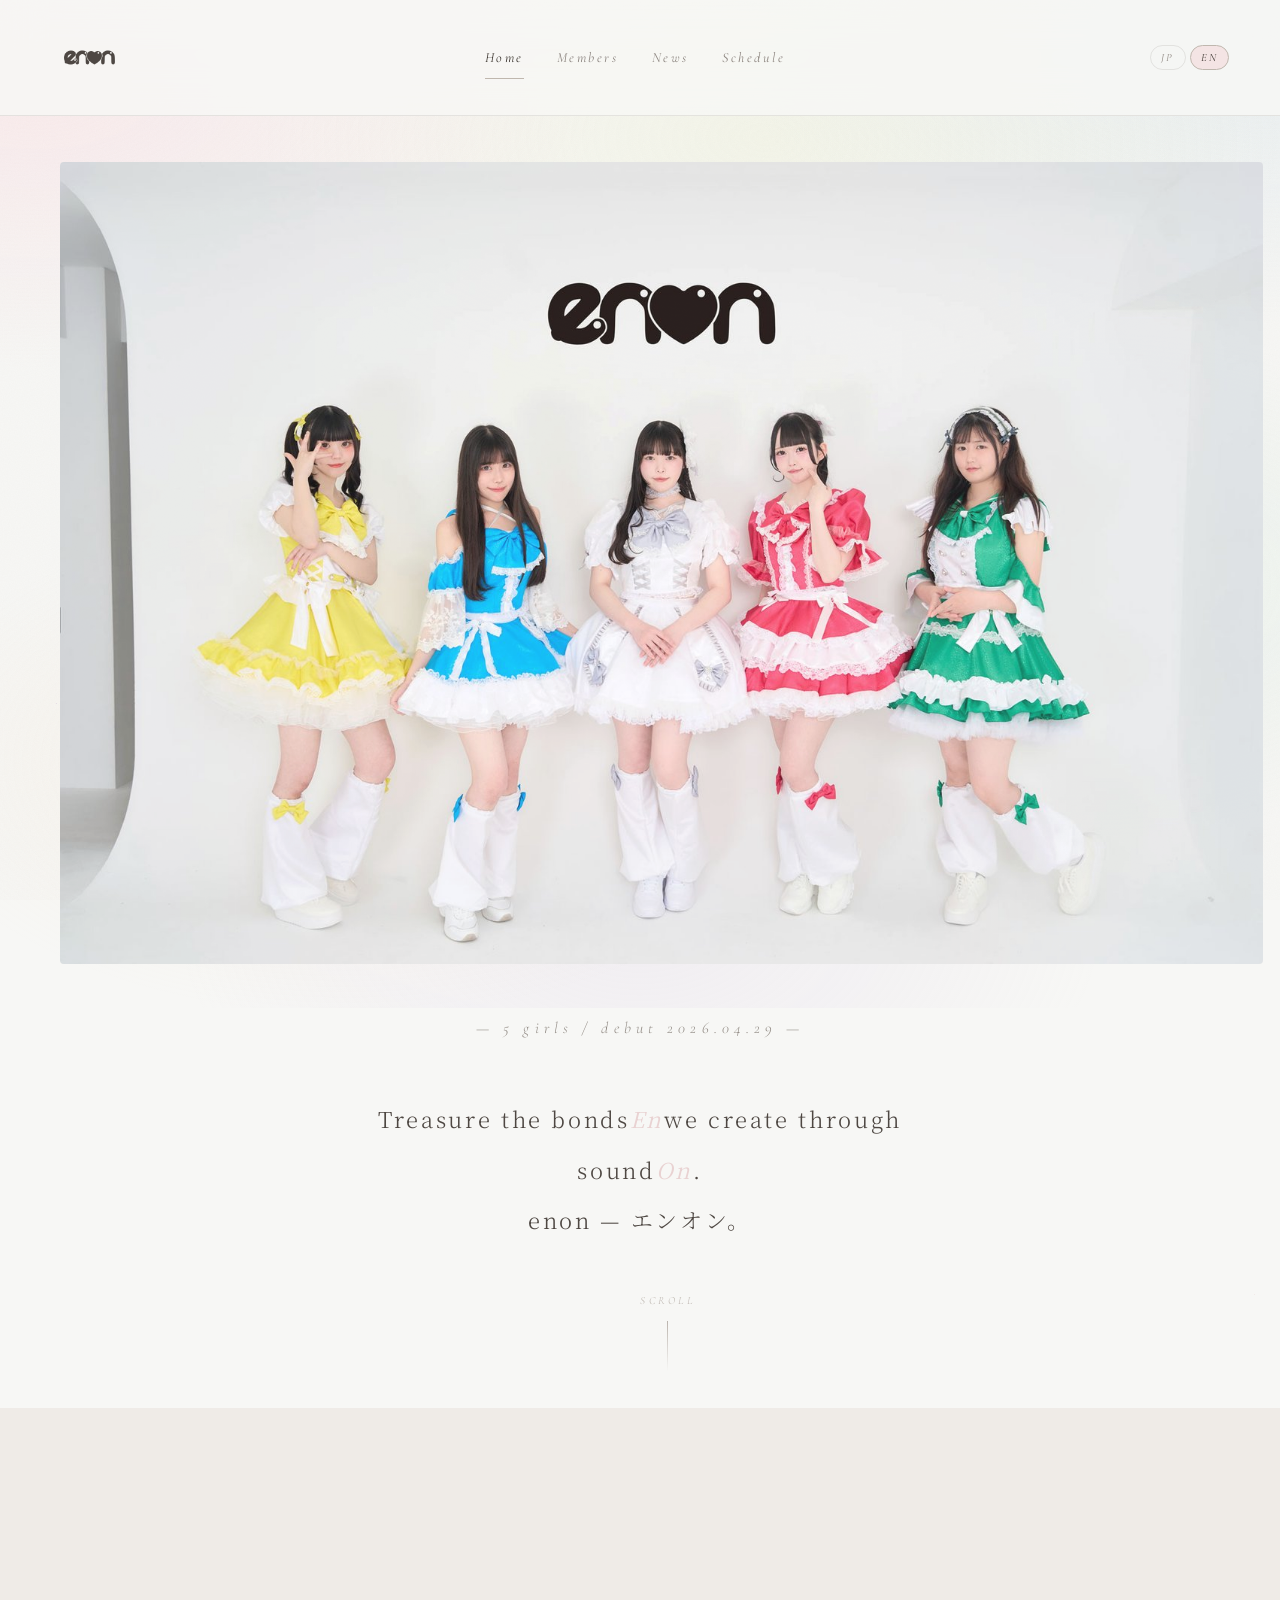
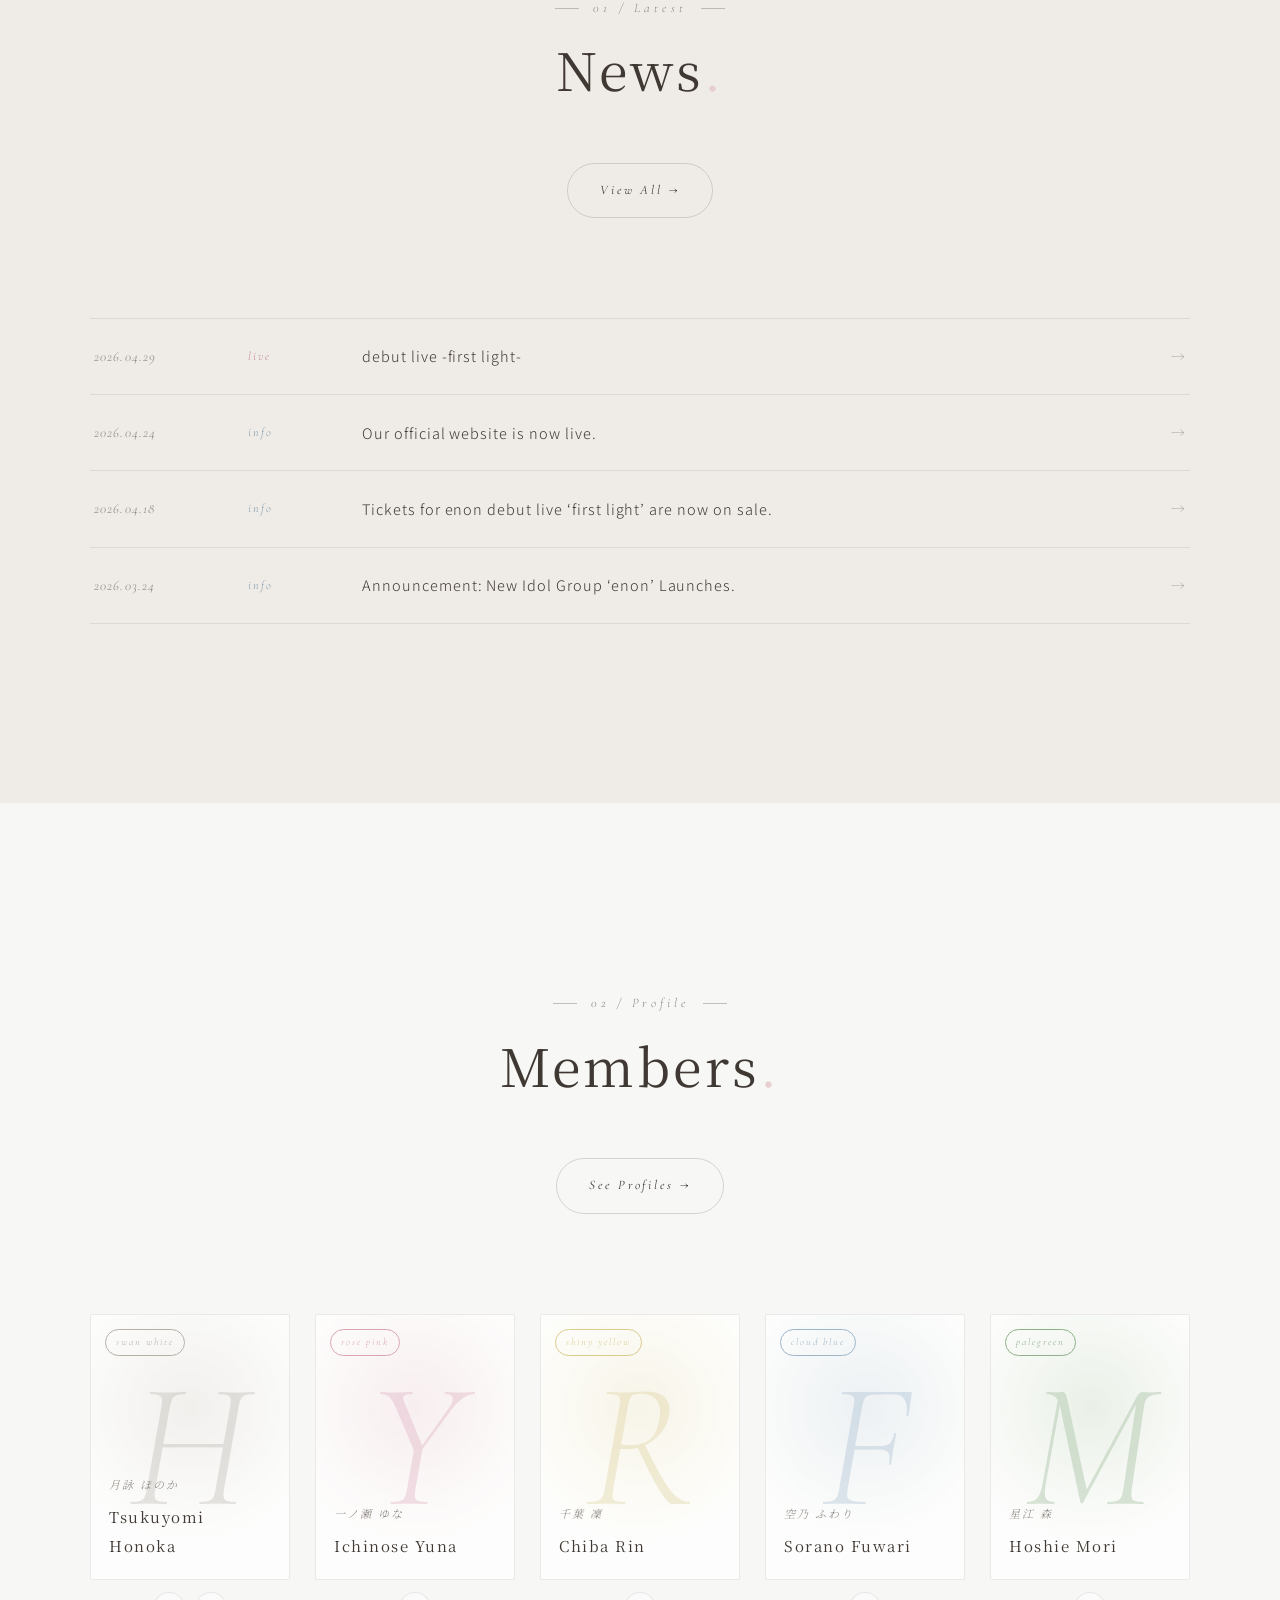
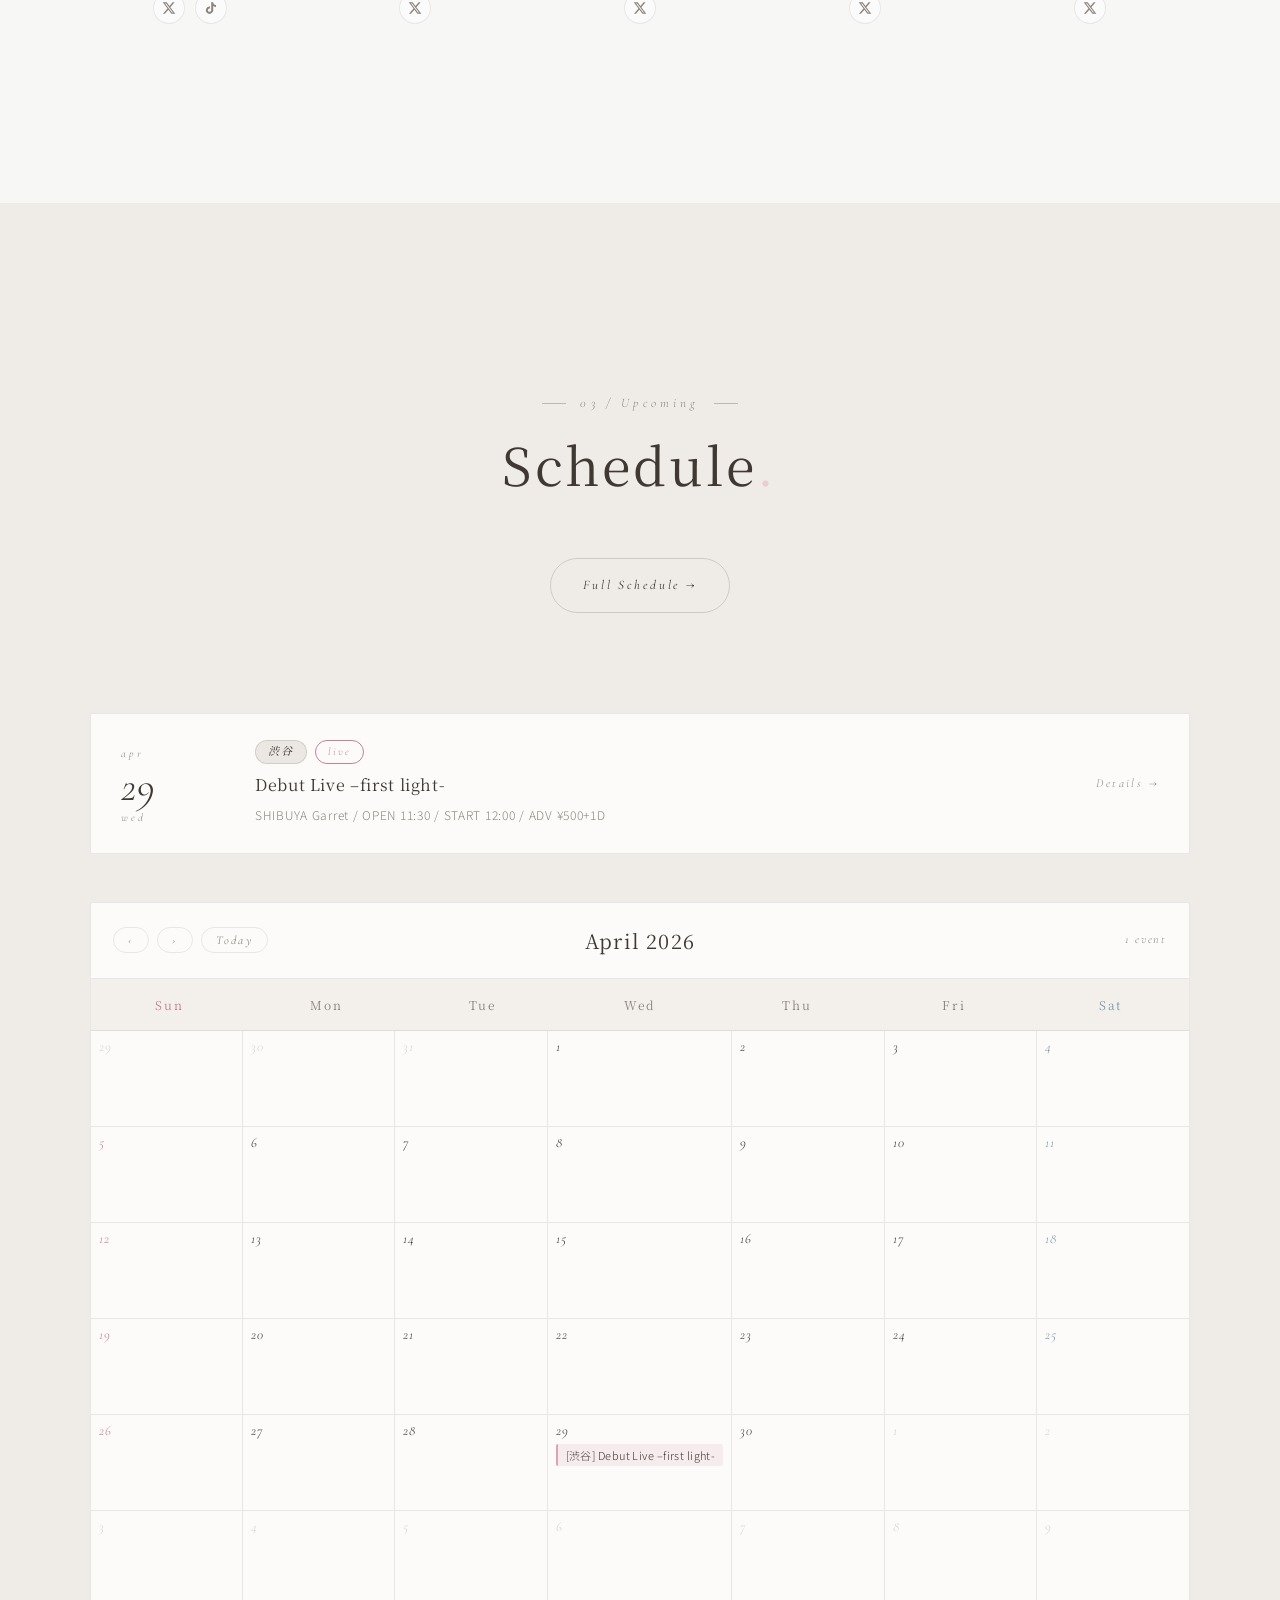
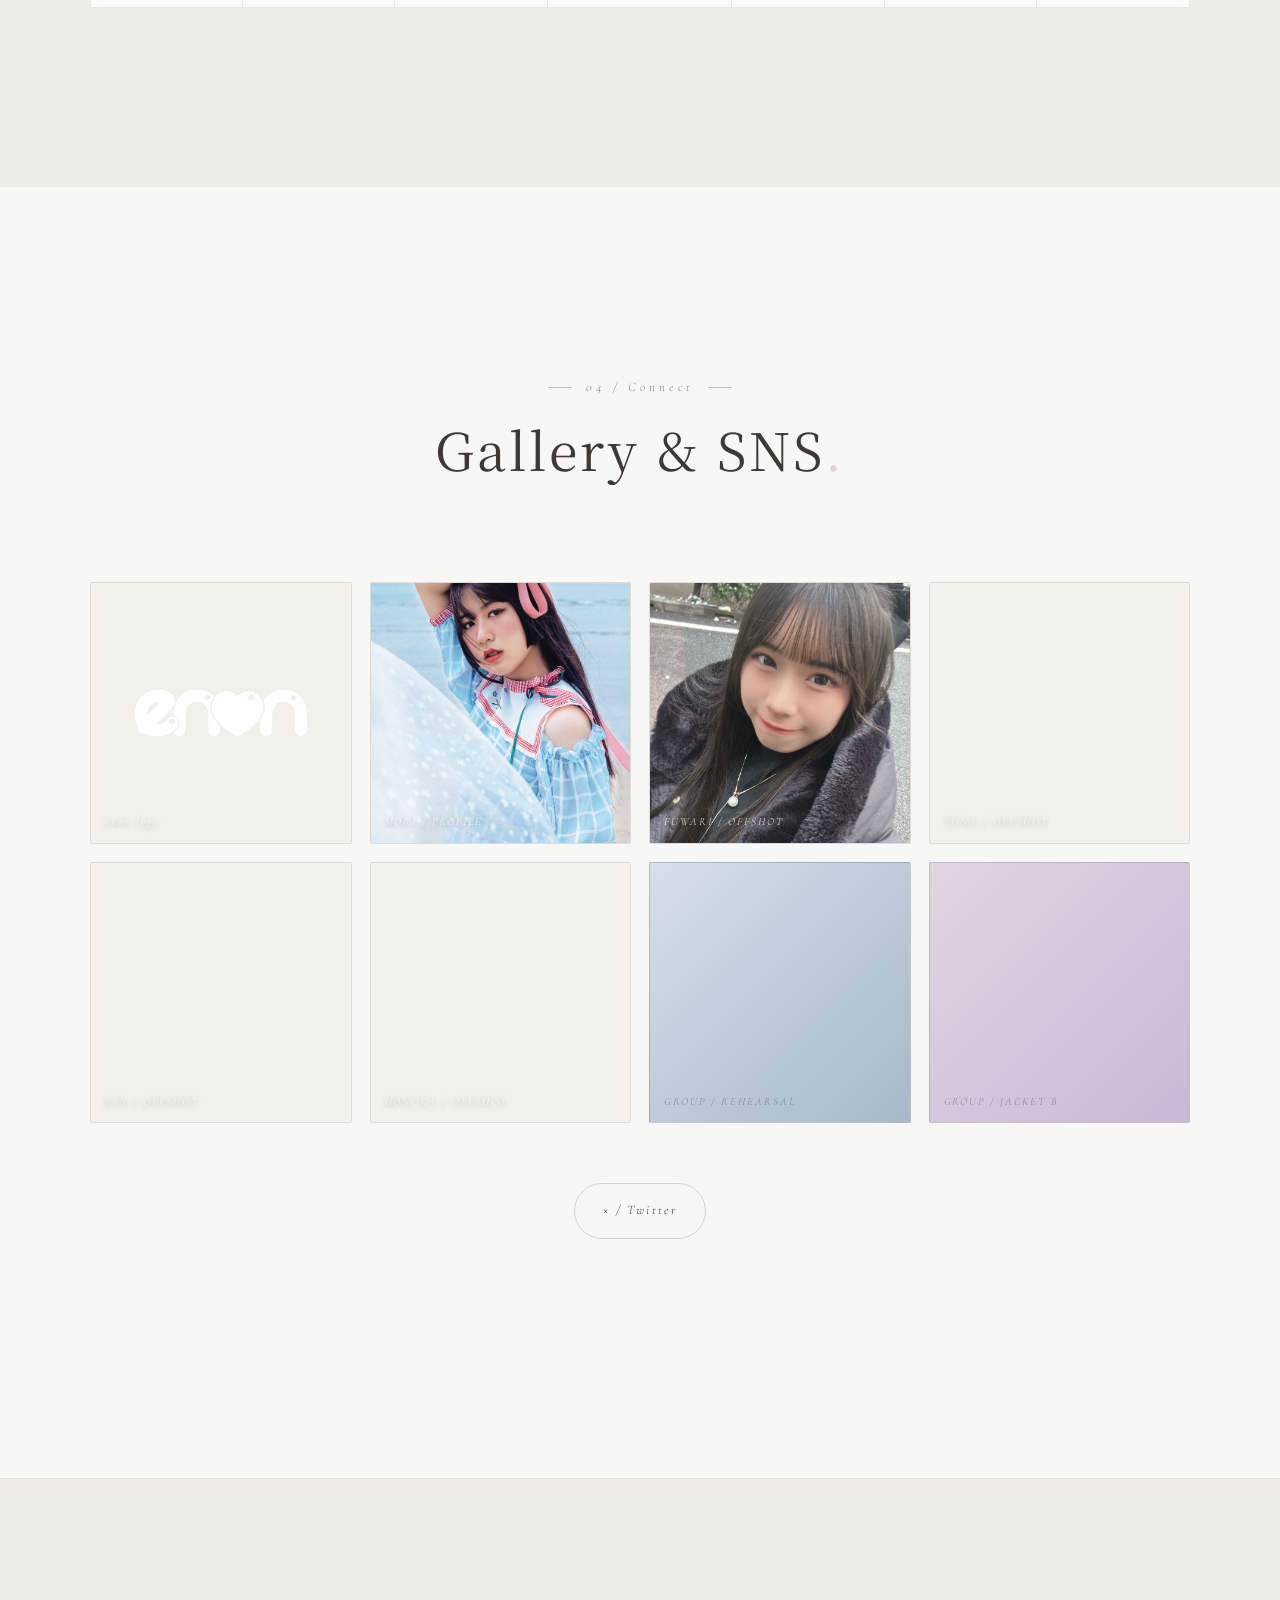
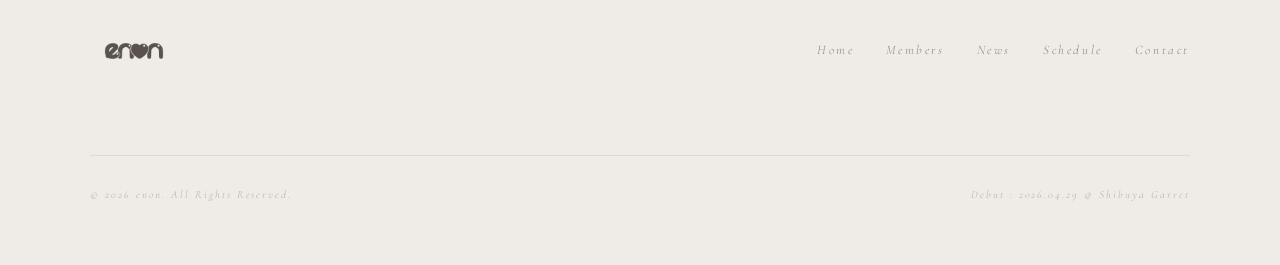
==== commit 93ae75d9: "Hero: featured group photo with responsive srcset and soft tone" ====
--- a/index.html
+++ b/index.html
@@ -34,8 +34,14 @@
 </header>
 
 <!-- HERO -->
-<section class="hero">
-  <img class="hero__logo" src="images/logo.png" alt="enon logo" width="2000" height="2000" fetchpriority="high" decoding="async">
+<section class="hero hero--photo">
+  <picture class="hero__photo">
+    <source media="(max-width:480px)"  srcset="images/hero-480.jpg">
+    <source media="(max-width:768px)"  srcset="images/hero-768.jpg">
+    <source media="(max-width:1024px)" srcset="images/hero-1024.jpg">
+    <source media="(max-width:1600px)" srcset="images/hero-1600.jpg">
+    <img src="images/hero.jpg" alt="enon" width="2400" height="1599" fetchpriority="high" decoding="async">
+  </picture>
   <p class="hero__tagline" data-slot="tagline">— 5 girls / debut 2026.04.29 —</p>
   <p class="hero__concept" data-slot="concept">
     <span class="mark">On</span>音楽を通じて、出会った<span class="mark">En</span>縁を大事にする。<br>
--- a/css/style.css
+++ b/css/style.css
@@ -217,6 +217,27 @@
   animation: heroIn 2.2s cubic-bezier(.2,.7,.2,1) both,
              heroFloat 9s ease-in-out 2.4s infinite;
 }
+
+/* hero with featured photo */
+.hero--photo{padding-top:clamp(140px,18vh,200px)}
+.hero__photo{
+  display:block;width:min(94vw, 1280px);
+  margin:0 auto;
+  border-radius:4px;overflow:hidden;
+  background:var(--bg-warm);
+  position:relative;z-index:1;
+  animation: heroIn 2.2s cubic-bezier(.2,.7,.2,1) both;
+}
+.hero__photo img{
+  width:100%;height:auto;display:block;
+  /* soft fade towards the cream page background on edges */
+  -webkit-mask-image: radial-gradient(ellipse 110% 100% at 50% 50%, #000 70%, transparent 100%);
+          mask-image: radial-gradient(ellipse 110% 100% at 50% 50%, #000 70%, transparent 100%);
+}
+@media (max-width:600px){
+  .hero__photo{width:96vw;border-radius:2px}
+  .hero--photo{padding-top:clamp(120px,16vh,160px)}
+}
 @keyframes heroIn{
   from{opacity:0;transform:translateY(8px) scale(.985)}
   to  {opacity:.92;transform:none}
